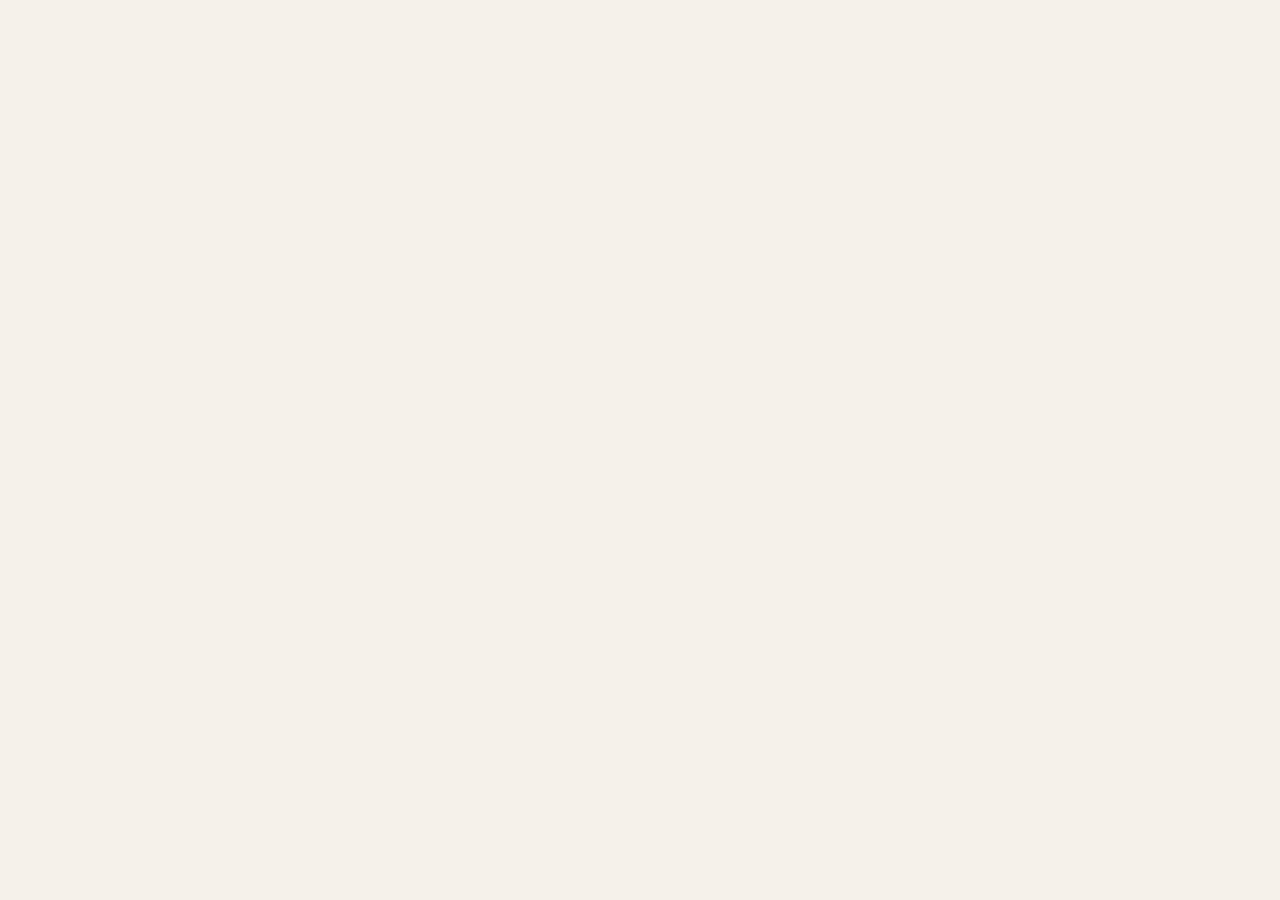
==== index.html @ 0beb6c5a "ground zero" ====
<!doctype html>
<html lang="it">
<head>
<meta charset="utf-8" />
<meta name="viewport" content="width=device-width, initial-scale=1" />
<title>Linda Cifaldi | Mediatrice familiare a Roma</title>
<meta name="description" content="Dott.ssa Linda Cifaldi, pedagogista e mediatrice familiare a Roma. Mediazione familiare, parent training, coordinamento genitoriale e supporto alla genitorialita, online e in presenza." />
<meta name="author" content="Dott.ssa Linda Cifaldi" />
<meta name="robots" content="index, follow" />
<meta name="theme-color" content="#F6F5EE" />
<link rel="canonical" href="https://www.lindacifaldi.it/" />

<meta property="og:type" content="website" />
<meta property="og:locale" content="it_IT" />
<meta property="og:site_name" content="Dott.ssa Linda Cifaldi" />
<meta property="og:url" content="https://www.lindacifaldi.it/" />
<meta property="og:title" content="Linda Cifaldi | Mediatrice familiare a Roma" />
<meta property="og:description" content="Pedagogista e mediatrice familiare a Roma. Mediazione familiare, parent training, coordinamento genitoriale e supporto alla genitorialita, online e in presenza." />
<meta property="og:image" content="https://www.lindacifaldi.it/img/og-cover.png" />
<meta property="og:image:width" content="1200" />
<meta property="og:image:height" content="630" />
<meta property="og:image:alt" content="Logo L. e nome della Dott.ssa Linda Cifaldi, mediatrice familiare a Roma" />
<meta name="twitter:card" content="summary_large_image" />
<meta name="twitter:title" content="Linda Cifaldi | Mediatrice familiare a Roma" />
<meta name="twitter:description" content="Pedagogista e mediatrice familiare a Roma. Mediazione familiare, parent training e supporto alla genitorialita, online e in presenza." />
<meta name="twitter:image" content="https://www.lindacifaldi.it/img/og-cover.png" />

<link rel="icon" href="img/favicon-32.png" sizes="32x32" type="image/png" />
<link rel="icon" href="img/favicon-16.png" sizes="16x16" type="image/png" />
<link rel="icon" href="img/favicon-192.png" sizes="192x192" type="image/png" />
<link rel="apple-touch-icon" href="img/apple-touch-icon.png" sizes="180x180" />

<link rel="preload" href="fonts/carlito-400.woff2" as="font" type="font/woff2" crossorigin />
<link rel="preload" href="fonts/eb-garamond-400.woff2" as="font" type="font/woff2" crossorigin />
<link rel="stylesheet" href="styles.css" />

<script type="application/ld+json">
{
  "@context": "https://schema.org",
  "@type": "ProfessionalService",
  "name": "Dott.ssa Linda Cifaldi — Mediazione familiare",
  "description": "Pedagogista e mediatrice familiare a Roma. Mediazione familiare, parent training, coordinamento genitoriale e supporto alla genitorialità, online e in presenza.",
  "url": "https://www.lindacifaldi.it/",
  "image": "https://www.lindacifaldi.it/img/og-cover.png",
  "telephone": "+393294155464",
  "email": "linda.cifaldi@live.it",
  "areaServed": { "@type": "City", "name": "Roma" },
  "availableLanguage": "it",
  "founder": {
    "@type": "Person",
    "name": "Linda Cifaldi",
    "honorificPrefix": "Dott.ssa",
    "jobTitle": "Pedagogista e Mediatrice familiare",
    "alumniOf": { "@type": "CollegeOrUniversity", "name": "Università degli Studi Roma Tre" }
  },
  "address": { "@type": "PostalAddress", "addressLocality": "Roma", "addressCountry": "IT" },
  "knowsAbout": ["Mediazione familiare", "Parent training", "Coordinamento genitoriale", "Supporto alla genitorialità"]
}
</script>
<!-- Da aggiungere al JSON-LD quando i dati saranno disponibili:
     "sameAs": [url dei profili social], "vatID": "IT<partita iva>",
     "priceRange", "openingHoursSpecification". -->

<script src="https://unpkg.com/react@18.3.1/umd/react.development.js" integrity="sha384-hD6/rw4ppMLGNu3tX5cjIb+uRZ7UkRJ6BPkLpg4hAu/6onKUg4lLsHAs9EBPT82L" crossorigin="anonymous"></script>
<script src="https://unpkg.com/react-dom@18.3.1/umd/react-dom.development.js" integrity="sha384-u6aeetuaXnQ38mYT8rp6sbXaQe3NL9t+IBXmnYxwkUI2Hw4bsp2Wvmx4yRQF1uAm" crossorigin="anonymous"></script>
<script src="https://unpkg.com/@babel/standalone@7.29.0/babel.min.js" integrity="sha384-m08KidiNqLdpJqLq95G/LEi8Qvjl/xUYll3QILypMoQ65QorJ9Lvtp2RXYGBFj1y" crossorigin="anonymous"></script>
<template id="__bundler_thumbnail">
<svg viewBox="0 0 120 80" xmlns="http://www.w3.org/2000/svg"><rect width="120" height="80" fill="#F6F5EE"/><text x="60" y="50" font-family="Georgia,serif" font-size="38" fill="#0F3BAE" text-anchor="middle">L.</text></svg>
</template>
</head>
<body>
<div id="root"></div>
<script type="text/babel" src="tweaks-panel.jsx"></script>
<script type="text/babel" src="logo.jsx"></script>
<script type="text/babel" src="app.jsx"></script>
</body>
</html>
---- styles.css ----
/* ===== Linda — Mediazione Familiare ===== */

/* Self-hosted fonts — drop the .woff2 files listed in the handover into /fonts/ */
@font-face{font-family:'Carlito';src:url('fonts/carlito-400.woff2') format('woff2');font-weight:400;font-style:normal;font-display:swap}
@font-face{font-family:'Carlito';src:url('fonts/carlito-400-italic.woff2') format('woff2');font-weight:400;font-style:italic;font-display:swap}
@font-face{font-family:'Carlito';src:url('fonts/carlito-700.woff2') format('woff2');font-weight:700;font-style:normal;font-display:swap}
@font-face{font-family:'EB Garamond';src:url('fonts/eb-garamond-400.woff2') format('woff2');font-weight:400;font-style:normal;font-display:swap}
@font-face{font-family:'EB Garamond';src:url('fonts/eb-garamond-400-italic.woff2') format('woff2');font-weight:400;font-style:italic;font-display:swap}
@font-face{font-family:'EB Garamond';src:url('fonts/eb-garamond-500.woff2') format('woff2');font-weight:500;font-style:normal;font-display:swap}
@font-face{font-family:'EB Garamond';src:url('fonts/eb-garamond-500-italic.woff2') format('woff2');font-weight:500;font-style:italic;font-display:swap}
@font-face{font-family:'Didact Gothic';src:url('fonts/didact-gothic-400.woff2') format('woff2');font-weight:400;font-style:normal;font-display:swap}

:root {
  /* Sage & Sand (default) */
  --bg: #F5F1EA;
  --bg-alt: #EDE7DB;
  --fg: #2C2E2B;
  --fg-soft: #5C5E5A;
  --fg-mute: #8A8B85;
  --primary: #7A8B7F;
  --primary-deep: #5F6F66;
  --accent: #C9B8A8;
  --line: #DCD4C5;
  --card: #FBF8F2;

  --font-display: 'Carlito', 'Calibri', system-ui, sans-serif;
  --font-body: 'Carlito', 'Calibri', system-ui, sans-serif;
  --font-serif: 'EB Garamond', Garamond, Georgia, serif;
  --font-ui: 'Didact Gothic', 'Century Gothic', system-ui, sans-serif;

  --radius: 4px;
  --radius-lg: 12px;

  --maxw: 1200px;
  --header-h: 80px;

  --logo-blue: #0F3BAE;
  --logo-blue-lite: #7D96DC;
  --logo-blue-deep: #0B2B80;
  --logo-gold: #C89A3F;
  --logo-gold-lite: #E7CC91;
  --logo-gold-deep: #98742F;
}

[data-palette="azzurro"] {
  --bg: #F6F5EE;
  --bg-alt: #E7EDEB;
  --fg: #26322F;
  --fg-soft: #526363;
  --fg-mute: #5A6867;
  --primary: #69898D;
  --primary-deep: #526363;
  --accent: #BED0D1;
  --line: #D8DCD2;
  --card: #FCFDFB;
}

[data-palette="mist"] {
  --bg: #F4F1EC;
  --bg-alt: #E8E3DA;
  --fg: #2A2D2E;
  --fg-soft: #555A5C;
  --fg-mute: #868A8C;
  --primary: #9CAFB7;
  --primary-deep: #788F98;
  --accent: #D4C4B0;
  --line: #DAD3C4;
  --card: #FBF9F4;
}

[data-palette="clay"] {
  --bg: #FAF7F2;
  --bg-alt: #F0EBDF;
  --fg: #2A2A28;
  --fg-soft: #585854;
  --fg-mute: #8A8983;
  --primary: #6B7A6F;
  --primary-deep: #515E55;
  --accent: #B8A99A;
  --line: #E0D8C8;
  --card: #FFFDF8;
}

* { box-sizing: border-box; }

html { scroll-behavior: smooth; }

/* Anchored sections must clear the fixed header */
section[id], footer[id] { scroll-margin-top: calc(var(--header-h) + 16px); }
section[tabindex="-1"]:focus, main[tabindex="-1"]:focus { outline: none; }

/* Visible, consistent keyboard focus on every interactive element */
:focus-visible { outline: 3px solid var(--primary-deep); outline-offset: 3px; border-radius: 2px; }
.btn:focus-visible, .nav-cta:focus-visible { outline-offset: 4px; }

/* Screen-reader-only text (semantic headings that the layout renders visually elsewhere) */
.sr-only { position: absolute; width: 1px; height: 1px; padding: 0; margin: -1px; overflow: hidden; clip: rect(0 0 0 0); clip-path: inset(50%); white-space: nowrap; border: 0; }

/* Skip link */
.skip-link { position: absolute; left: 16px; top: -100px; z-index: 200; background: var(--fg); color: var(--bg); padding: 12px 20px; border-radius: 2px; font-size: 14px; transition: top 0.15s ease; }
.skip-link:focus { top: 16px; }

@media (prefers-reduced-motion: reduce) {
  html { scroll-behavior: auto; }
  *, *::before, *::after { animation-duration: 0.01ms !important; animation-iteration-count: 1 !important; transition-duration: 0.01ms !important; }
}

html, body {
  margin: 0;
  padding: 0;
  background: var(--bg);
  color: var(--fg);
  font-family: var(--font-body);
  font-size: 17px;
  line-height: 1.6;
  -webkit-font-smoothing: antialiased;
  font-feature-settings: 'ss01', 'cv11';
}

img { max-width: 100%; display: block; }

a { color: inherit; text-decoration: none; }

.container {
  max-width: var(--maxw);
  margin: 0 auto;
  padding: 0 32px;
}

.eyebrow {
  font-family: var(--font-ui);
  font-size: 12px;
  letter-spacing: 0.18em;
  text-transform: uppercase;
  color: var(--fg-soft);
  font-weight: 400;
}

/* Logo — two masked layers of the supplied artwork, coloured from tokens */
.logo-mark { position: relative; display: inline-block; flex-shrink: 0; }
.logo-layer { position: absolute; inset: 0; -webkit-mask-repeat: no-repeat; mask-repeat: no-repeat; -webkit-mask-size: 100% 100%; mask-size: 100% 100%; }
.logo-layer-blue { -webkit-mask-image: url("img/logo-mask-blue.png"); mask-image: url("img/logo-mask-blue.png"); background-image: linear-gradient(205deg, var(--logo-blue-lite) 0%, var(--logo-blue) 42%, var(--logo-blue-deep) 100%); }
.logo-layer-gold { -webkit-mask-image: url("img/logo-mask-gold.png"); mask-image: url("img/logo-mask-gold.png"); background-image: linear-gradient(92deg, var(--logo-gold-deep) 0%, var(--logo-gold-lite) 38%, var(--logo-gold) 70%, var(--logo-gold-lite) 100%); }

/* Soft-edged photos — mirrors the deck's softEdge effect */
.soft-edge {
  -webkit-mask-image: linear-gradient(to right, transparent 0, #000 15px, #000 calc(100% - 15px), transparent 100%), linear-gradient(to bottom, transparent 0, #000 15px, #000 calc(100% - 15px), transparent 100%);
  mask-image: linear-gradient(to right, transparent 0, #000 15px, #000 calc(100% - 15px), transparent 100%), linear-gradient(to bottom, transparent 0, #000 15px, #000 calc(100% - 15px), transparent 100%);
  -webkit-mask-composite: source-in;
  mask-composite: intersect;
}

h1, h2, h3, h4 {
  font-family: var(--font-display);
  font-weight: 500;
  letter-spacing: -0.02em;
  margin: 0;
  color: var(--fg);
  text-wrap: balance;
}

h1 { font-size: clamp(38px, 4.4vw, 62px); line-height: 1.08; letter-spacing: -0.02em; font-weight: 400; }
h2 { font-size: clamp(32px, 3.6vw, 44px); line-height: 1.1; font-weight: 400; }
h3 { font-size: 22px; line-height: 1.3; font-weight: 500; }

p { margin: 0; text-wrap: pretty; }

/* ===== Nav ===== */
.nav {
  position: sticky;
  top: 0;
  z-index: 50;
  background: color-mix(in oklab, var(--bg) 88%, transparent);
  backdrop-filter: saturate(140%) blur(10px);
  -webkit-backdrop-filter: saturate(140%) blur(10px);
  border-bottom: 1px solid color-mix(in oklab, var(--line) 60%, transparent);
}
.nav-inner {
  display: flex;
  align-items: center;
  justify-content: space-between;
  padding: 18px 32px;
  max-width: var(--maxw);
  margin: 0 auto;
}
.logo {
  display: inline-flex;
  align-items: center;
  gap: 10px;
  text-decoration: none;
}
.logo .dot { color: var(--primary); }
.logo-name {
  font-family: var(--font-serif);
  font-size: 20px;
  letter-spacing: 0.01em;
  color: var(--fg);
  font-weight: 400;
  text-transform: none;
  margin-left: 4px;
}
.nav-links {
  display: flex;
  gap: 32px;
  font-size: 15px;
  color: var(--fg);
}
.nav-links a { text-decoration: none; padding: 4px 0; border-bottom: 2px solid transparent; }
.nav-links a:hover { color: var(--fg); border-bottom-color: var(--accent); }
.nav-links a[aria-current="true"] { border-bottom-color: var(--primary-deep); color: var(--fg); }
.nav-toggle { display: none; align-items: center; justify-content: center; width: 44px; height: 44px; background: none; border: 1px solid var(--line); border-radius: 2px; color: var(--fg); cursor: pointer; padding: 0; }
.nav-toggle svg { width: 20px; height: 20px; }
.nav-cta {
  font-family: var(--font-ui);
  font-size: 13px;
  letter-spacing: 0.06em;
  background: var(--cta, var(--fg));
  color: var(--cta-text, var(--bg));
  padding: 11px 20px;
  border-radius: 2px;
  transition: opacity 0.2s;
}
.nav-cta:hover { opacity: 0.85; }

@media (max-width: 760px) {
  .nav-inner { position: relative; }
  .nav-toggle { display: inline-flex; }
  .nav-links { position: absolute; top: 100%; left: 0; right: 0; display: none; flex-direction: column; gap: 4px; background: var(--bg); border-bottom: 1px solid var(--line); padding: 12px 32px 20px; }
  .nav-links.is-open { display: flex; }
  .nav-links a { padding: 12px 0; border-bottom: 1px solid var(--line); }
  .nav-links a[aria-current="true"] { border-bottom-color: var(--primary-deep); }
  .nav-cta { display: none; }
}

/* ===== Buttons ===== */
.btn {
  display: inline-flex;
  align-items: center;
  gap: 10px;
  padding: 15px 26px;
  font-family: var(--font-ui);
  font-size: 13px;
  letter-spacing: 0.08em;
  text-transform: uppercase;
  font-weight: 400;
  border-radius: 2px;
  border: 1px solid transparent;
  cursor: pointer;
  transition: all 0.2s ease;
  text-decoration: none;
}
.btn-primary {
  background: var(--cta, var(--fg));
  color: var(--cta-text, var(--bg));
}
.btn-primary:hover { background: var(--cta-deep, var(--primary-deep)); transform: translateY(-1px); }
.btn-ghost {
  background: transparent;
  border-color: var(--line);
  color: var(--fg);
}
.btn-ghost:hover { border-color: var(--fg); }
.btn-arrow {
  width: 18px; height: 18px;
  transition: transform 0.2s;
}
.btn:hover .btn-arrow { transform: translateX(3px); }

/* ===== Hero — Editorial split ===== */
.hero {
  padding: 80px 0 100px;
  position: relative;
}
.hero-grid {
  display: grid;
  grid-template-columns: 1.1fr 1fr;
  gap: 64px;
  align-items: center;
}
.hero-text { text-align: center; display: flex; flex-direction: column; align-items: center; }
.hero-text h1, .hero-headline { text-align: center; }
.hero-headline { font-family: var(--font-display); font-weight: 400; letter-spacing: -0.02em; margin: 0; color: var(--fg); text-wrap: balance; font-size: clamp(38px, 4.4vw, 62px); line-height: 1.08; }
.hero-eyebrow {
  display: inline-flex;
  align-items: center;
  gap: 10px;
  margin-bottom: 28px;
}
.hero-eyebrow::before {
  content: '';
  width: 24px;
  height: 1px;
  background: var(--fg-mute);
  display: none;
}
.hero h1 em, .hero-headline em {
  font-style: italic;
  font-family: var(--font-serif);
  font-weight: 400;
  color: var(--primary-deep);
}
.hero-lede {
  margin-top: 24px;
  font-size: 19px;
  color: var(--fg-soft);
  max-width: 500px;
  line-height: 1.6;
}
.hero-lede + .hero-lede { margin-top: 14px; font-size: 17px; }
.hero-actions {
  margin-top: 40px;
  display: flex;
  gap: 14px;
  flex-wrap: wrap;
}
.hero-meta {
  margin-top: 56px;
  display: flex;
  gap: 40px;
  padding-top: 28px;
  border-top: 1px solid var(--line);
  font-size: 13px;
  color: var(--fg-mute);
}
.hero-meta div strong {
  display: block;
  color: var(--fg);
  font-family: var(--font-serif);
  font-size: 24px;
  font-weight: 400;
  margin-bottom: 4px;
  letter-spacing: 0;
}

.hero-image {
  position: relative;
  aspect-ratio: 1896/1540;
  overflow: visible;
}
.hero-image img {
  width: 100%; height: 100%; object-fit: cover;
}
.hero-image-tag {
  position: absolute;
  bottom: 20px; left: 20px;
  background: color-mix(in oklab, var(--bg) 92%, transparent);
  backdrop-filter: blur(8px);
  padding: 8px 14px;
  border-radius: 999px;
  font-size: 12px;
  letter-spacing: 0.1em;
  text-transform: uppercase;
  color: var(--fg-soft);
}

/* Hero variant — centered */
.hero[data-variant="centered"] .hero-grid {
  grid-template-columns: 1fr;
  text-align: center;
  gap: 48px;
}
.hero[data-variant="centered"] .hero-eyebrow {
  justify-content: center;
}
.hero[data-variant="centered"] .hero-eyebrow::before { display: none; }
.hero[data-variant="centered"] .hero-lede {
  margin-left: auto; margin-right: auto;
}
.hero[data-variant="centered"] .hero-actions { justify-content: center; }
.hero[data-variant="centered"] .hero-meta { justify-content: center; gap: 64px; }
.hero[data-variant="centered"] .hero-image {
  aspect-ratio: 21/9;
  width: 100%;
}
.hero[data-variant="centered"] .hero-display {
  font-size: clamp(80px, 12vw, 160px);
  font-family: var(--font-serif);
  line-height: 0.9;
  letter-spacing: -0.04em;
  color: var(--primary-deep);
  font-weight: 300;
  margin-bottom: 16px;
  font-style: italic;
}

@media (max-width: 1100px) {
  .hero-grid { grid-template-columns: 1fr; gap: 40px; }
  .hero-image { max-width: 560px; margin: 0 auto; }
}

/* ===== Section base ===== */
section {
  padding: 96px 0;
  position: relative;
}

/* Alternating section bands — odd (1·3·5) & even (2·4·6) */
section[data-band="odd"] {
  background: var(--band-odd, var(--bg));
  border-top: 1px solid var(--line);
  border-bottom: 1px solid var(--line);
}
section[data-band="even"] {
  background: var(--band-even, var(--bg-alt));
  border-top: 1px solid var(--line);
  border-bottom: 1px solid var(--line);
}
.section-head {
  display: grid;
  grid-template-columns: 1fr 2fr;
  gap: 48px;
  margin-bottom: 64px;
  align-items: end;
}
.section-head .eyebrow { margin-bottom: 16px; display: block; }
.section-mark { margin-bottom: 16px; display: block; }
.section-head.center { grid-template-columns: 1fr; justify-items: center; text-align: center; gap: 20px; }
.section-head.center > div { display: flex; flex-direction: column; align-items: center; }
.section-head.center p { max-width: 640px; }
.when-grid.grid-2 { grid-template-columns: repeat(2, 1fr); }
@media (max-width: 760px) { .when-grid.grid-2 { grid-template-columns: 1fr; } }
.section-head p {
  color: var(--fg-soft);
  font-size: 17px;
  max-width: 520px;
}
@media (max-width: 760px) {
  .section-head { grid-template-columns: 1fr; gap: 16px; margin-bottom: 40px; }
}

/* ===== Chi sono ===== */
.about {
  border-top: 1px solid var(--line);
  border-bottom: 1px solid var(--line);
}
.about-grid {
  display: grid;
  grid-template-columns: 0.72fr 1.4fr;
  gap: 80px;
  align-items: center;
}
.about-image {
  aspect-ratio: 753/1024;
  overflow: visible;
  max-width: 300px;
  width: 100%;
}
.about-image img { width: 100%; height: 100%; object-fit: cover; }

.about-content h2 { margin-bottom: 24px; }
.about-content .quote {
  font-family: var(--font-serif);
  font-size: 26px;
  line-height: 1.4;
  font-style: italic;
  color: var(--primary-deep);
  margin: 28px 0 0;
  font-weight: 400;
  max-width: 520px;
}
.about-content p {
  color: var(--fg-soft);
  margin-bottom: 16px;
  max-width: 520px;
}
.about-creds {
  margin-top: 36px;
  display: grid;
  grid-template-columns: 1fr 1fr;
  gap: 20px 32px;
  padding-top: 28px;
  border-top: 1px solid var(--line);
  max-width: 520px;
}
.about-creds div .label {
  font-family: var(--font-ui);
  font-size: 11px;
  letter-spacing: 0.16em;
  text-transform: uppercase;
  color: var(--fg-soft);
  margin-bottom: 6px;
  display: flex;
  align-items: center;
  gap: 8px;
}
.about-creds div .label::before {
  content: '';
  width: 9px; height: 9px;
  background: var(--accent);
  flex-shrink: 0;
}
.about-creds div .value {
  font-size: 15px;
  color: var(--fg);
}

@media (max-width: 880px) {
  .about-grid { grid-template-columns: 1fr; gap: 40px; }
}

/* ===== Cos'è la mediazione ===== */
.what-grid {
  display: grid;
  grid-template-columns: 1.2fr 1fr;
  gap: 80px;
  align-items: start;
}
.what-text h2 { margin-bottom: 28px; max-width: 540px; }
.what-text p {
  color: var(--fg-soft);
  font-size: 17px;
  margin-bottom: 16px;
  max-width: 540px;
}
.what-features {
  display: grid;
  gap: 1px;
  background: var(--line);
  border-radius: 2px;
  overflow: hidden;
  border: 1px solid var(--line);
}
.what-feat {
  background: var(--card);
  padding: 28px;
}
.what-feat .num {
  font-family: var(--font-serif);
  font-size: 34px;
  font-style: italic;
  color: var(--primary);
  font-weight: 400;
  margin-bottom: 8px;
}
.what-feat h3, .what-feat h4 {
  font-size: 16px;
  font-weight: 500;
  margin-bottom: 6px;
}
.what-feat p {
  font-size: 14px;
  color: var(--fg-soft);
  line-height: 1.5;
  margin: 0;
}
.sub-h { font-family: var(--font-ui); font-size: 12px; letter-spacing: 0.16em; text-transform: uppercase; color: var(--fg-soft); font-weight: 400; margin-bottom: 10px; }

/* Organic blob cards — mediation section */
.blobs { display: grid; grid-template-columns: repeat(4, 1fr); gap: 24px; align-items: stretch; }
.blob { background: var(--card); border: 1px solid var(--line); padding: 32px 28px; border-radius: 2px; display: flex; flex-direction: column; transition: transform 0.3s ease, box-shadow 0.3s ease; }
.blob:hover { transform: translateY(-3px); box-shadow: 0 12px 32px -16px rgba(0,0,0,0.12); }
.blob h3, .blob h4 { font-size: 17px; font-weight: 500; margin-bottom: 8px; }
.blob p { font-size: 14px; color: var(--fg-soft); line-height: 1.55; }
.blob ul { list-style: none; margin: 0; padding: 0; display: grid; gap: 10px; }
.blob ul li { font-size: 14px; line-height: 1.45; color: var(--fg-soft); display: flex; gap: 10px; align-items: flex-start; }
.blob ul li::before { content: ''; width: 7px; height: 7px; background: var(--accent); flex-shrink: 0; margin-top: 6px; }
@media (max-width: 1000px) { .blobs { grid-template-columns: repeat(2, 1fr); gap: 24px; } }
@media (max-width: 560px) { .blobs { grid-template-columns: 1fr; } }
.what-text .sub-h:not(:first-child) { margin-top: 32px; }
.med-lists { display: grid; gap: 32px; }
.med-list h4 { font-family: var(--font-ui); font-size: 12px; letter-spacing: 0.16em; text-transform: uppercase; color: var(--fg-soft); font-weight: 400; margin-bottom: 14px; }
.med-list ul { list-style: none; padding: 0; margin: 0; display: grid; gap: 10px; }
.med-list ul li { font-size: 15px; color: var(--fg-soft); display: flex; gap: 12px; align-items: flex-start; line-height: 1.45; }
.med-list ul li::before { content: ''; width: 8px; height: 8px; background: var(--accent); flex-shrink: 0; margin-top: 7px; }
.princ-grid { display: grid; grid-template-columns: repeat(4, 1fr); gap: 1px; background: var(--line); border: 1px solid var(--line); border-radius: 2px; overflow: hidden; }
@media (max-width: 880px) { .princ-grid { grid-template-columns: repeat(2, 1fr); } }
@media (max-width: 520px) { .princ-grid { grid-template-columns: 1fr; } }
@media (max-width: 880px) {
  .what-grid { grid-template-columns: 1fr; gap: 40px; }
}

/* ===== Quando rivolgersi ===== */
.when {
  border-top: 1px solid var(--line);
  border-bottom: 1px solid var(--line);
}
.when-grid {
  display: grid;
  grid-template-columns: repeat(auto-fit, minmax(280px, 1fr));
  gap: 24px;
  margin-top: 8px;
}
.when-card {
  background: var(--card);
  padding: 32px 28px;
  border-radius: 2px;
  border: 1px solid var(--line);
  transition: transform 0.3s ease, box-shadow 0.3s ease;
}
.when-card:hover {
  transform: translateY(-3px);
  box-shadow: 0 12px 32px -16px rgba(0,0,0,0.12);
}
.when-card .icon {
  width: 36px; height: 36px;
  margin-bottom: 20px;
  color: var(--primary-deep);
}
.when-card h3, .when-card h4 {
  font-size: 17px;
  font-weight: 500;
  margin-bottom: 8px;
}
.when-card p {
  font-size: 14px;
  color: var(--fg-soft);
  line-height: 1.55;
}

/* ===== Process steps ===== */
.process {
  background: var(--fg);
  color: var(--bg);
}
.process h2, .process .eyebrow { color: var(--bg); }
.process .eyebrow { color: color-mix(in oklab, var(--bg) 70%, transparent); }
.process .section-head p { color: color-mix(in oklab, var(--bg) 75%, transparent); }
.process-steps {
  display: grid;
  grid-template-columns: repeat(4, 1fr);
  gap: 0;
  border-top: 1px solid color-mix(in oklab, var(--bg) 18%, transparent);
}
.step {
  padding: 40px 28px 8px;
  border-right: 1px solid color-mix(in oklab, var(--bg) 18%, transparent);
  position: relative;
}
.step:last-child { border-right: none; }
.step .num {
  font-family: 'Cormorant Garamond', Georgia, serif;
  font-style: italic;
  font-size: 56px;
  font-weight: 300;
  color: var(--accent);
  margin-bottom: 24px;
  line-height: 1;
}
.step h4 {
  color: var(--bg);
  font-size: 18px;
  margin-bottom: 12px;
  font-weight: 500;
}
.step p {
  color: color-mix(in oklab, var(--bg) 70%, transparent);
  font-size: 14px;
  line-height: 1.55;
}
.step .duration {
  margin-top: 20px;
  font-size: 12px;
  letter-spacing: 0.12em;
  text-transform: uppercase;
  color: color-mix(in oklab, var(--bg) 55%, transparent);
}
@media (max-width: 880px) {
  .process-steps { grid-template-columns: 1fr 1fr; }
  .step { border-bottom: 1px solid color-mix(in oklab, var(--bg) 18%, transparent); }
  .step:nth-child(2) { border-right: none; }
}
@media (max-width: 520px) {
  .process-steps { grid-template-columns: 1fr; }
  .step { border-right: none; }
}

/* ===== Tariffe ===== */
.fees-grid {
  display: grid;
  grid-template-columns: repeat(3, 1fr);
  gap: 24px;
}
.fee-card {
  background: var(--card);
  border: 1px solid var(--line);
  border-radius: var(--radius-lg);
  padding: 36px 32px;
  display: flex;
  flex-direction: column;
}
.fee-card.featured {
  background: var(--fg);
  color: var(--bg);
  border-color: var(--fg);
}
.fee-card.featured h3, .fee-card.featured .price { color: var(--bg); }
.fee-card.featured ul li { color: color-mix(in oklab, var(--bg) 80%, transparent); }
.fee-card.featured .badge {
  background: var(--accent);
  color: var(--fg);
}
.fee-card .badge {
  align-self: flex-start;
  font-size: 11px;
  letter-spacing: 0.14em;
  text-transform: uppercase;
  background: var(--bg-alt);
  color: var(--fg-soft);
  padding: 6px 12px;
  border-radius: 999px;
  margin-bottom: 24px;
}
.fee-card h3 { margin-bottom: 8px; }
.fee-card .price {
  font-family: 'Cormorant Garamond', Georgia, serif;
  font-size: 48px;
  font-weight: 400;
  letter-spacing: -0.02em;
  margin-bottom: 4px;
  line-height: 1;
}
.fee-card .price-note {
  font-size: 13px;
  color: var(--fg-mute);
  margin-bottom: 28px;
}
.fee-card.featured .price-note { color: color-mix(in oklab, var(--bg) 65%, transparent); }
.fee-card ul {
  list-style: none;
  padding: 0;
  margin: 0 0 28px;
  display: grid;
  gap: 12px;
}
.fee-card ul li {
  font-size: 14px;
  color: var(--fg-soft);
  display: flex;
  gap: 10px;
  align-items: flex-start;
  line-height: 1.45;
}
.fee-card ul li::before {
  content: '';
  width: 14px; height: 14px;
  background: var(--primary);
  flex-shrink: 0;
  border-radius: 999px;
  margin-top: 4px;
  position: relative;
  background-image: linear-gradient(45deg, transparent 35%, var(--bg) 35% 45%, transparent 45% 50%, var(--bg) 50% 65%, transparent 65%);
}
.fee-card.featured ul li::before { background-color: var(--accent); }
@media (max-width: 880px) {
  .fees-grid { grid-template-columns: 1fr; }
}

/* ===== Testimonianze ===== */
.testimonials {
  border-top: 1px solid var(--line);
  border-bottom: 1px solid var(--line);
}
.testi-grid {
  display: grid;
  grid-template-columns: repeat(3, 1fr);
  gap: 24px;
}
.testi-grid.testi-grid-2 { grid-template-columns: repeat(2, 1fr); }
@media (max-width: 880px) { .testi-grid.testi-grid-2 { grid-template-columns: 1fr; } }
.testi {
  background: var(--card);
  border: 1px solid var(--line);
  border-radius: 2px;
  padding: 32px;
  display: flex;
  flex-direction: column;
  justify-content: space-between;
  gap: 28px;
}
.testi blockquote {
  margin: 0;
  font-size: 19px;
  line-height: 1.5;
  color: var(--fg);
  font-family: var(--font-serif);
  font-style: italic;
  font-weight: 400;
}
.testi blockquote::before {
  content: '“';
  display: block;
  font-size: 48px;
  line-height: 0.5;
  color: var(--primary);
  margin-bottom: 16px;
  margin-top: 8px;
}
.testi cite {
  font-style: normal;
  font-family: var(--font-ui);
  font-size: 12px;
  color: var(--fg-soft);
  letter-spacing: 0.1em;
  text-transform: uppercase;
}
.testi cite strong {
  display: block;
  color: var(--fg);
  font-family: var(--font-body);
  font-weight: 700;
  font-size: 14px;
  margin-bottom: 3px;
  letter-spacing: 0;
  text-transform: none;
}
@media (max-width: 880px) {
  .testi-grid { grid-template-columns: 1fr; }
}

/* ===== Contact ===== */
.contact-grid {
  display: grid;
  grid-template-columns: 1fr 1.1fr;
  gap: 80px;
  align-items: start;
}
.contact-side h2 { margin-bottom: 28px; max-width: 380px; }
.contact-side p {
  color: var(--fg-soft);
  margin-bottom: 36px;
  max-width: 380px;
}
.contact-detail {
  display: flex;
  align-items: flex-start;
  gap: 16px;
  padding: 18px 0;
  border-top: 1px solid var(--line);
}
.contact-detail:last-child { border-bottom: 1px solid var(--line); }
.contact-detail .ico {
  width: 18px; height: 18px;
  margin-top: 3px;
  color: var(--primary-deep);
  flex-shrink: 0;
}
.contact-detail .label {
  font-family: var(--font-ui);
  font-size: 11px;
  letter-spacing: 0.16em;
  text-transform: uppercase;
  color: var(--fg-soft);
  margin-bottom: 4px;
}
.contact-detail .value {
  font-size: 15px;
  color: var(--fg);
}

form.contact-form {
  background: var(--card);
  border: 1px solid var(--line);
  border-radius: 2px;
  padding: 40px;
  display: grid;
  gap: 20px;
}
.field { display: grid; gap: 8px; }
.field label .opt { text-transform: none; letter-spacing: 0; font-size: 12px; color: var(--fg-mute); }
.contact-detail .value a { color: var(--fg); text-decoration: none; border-bottom: 1px solid var(--accent); }
.contact-detail .value a:hover { border-bottom-color: var(--fg); }
.foot-lines a { color: var(--fg); text-decoration: none; }
.foot-lines a:hover { text-decoration: underline; text-underline-offset: 3px; }
.field label {
  font-family: var(--font-ui);
  font-size: 11px;
  letter-spacing: 0.14em;
  text-transform: uppercase;
  color: var(--fg-soft);
  font-weight: 400;
}
.field input::placeholder, .field textarea::placeholder { color: var(--fg-mute); opacity: 1; }
.field input[aria-invalid="true"], .field textarea[aria-invalid="true"] { border-color: #A4342B; }
.field-error { font-size: 13px; color: #A4342B; }
.form-status:empty { display: none; }
.hp-field { position: absolute; left: -9999px; width: 1px; height: 1px; overflow: hidden; }
.field input, .field textarea {
  font-family: inherit;
  font-size: 15px;
  color: var(--fg);
  background: var(--bg);
  border: 1px solid var(--line);
  border-radius: 8px;
  padding: 14px 16px;
  outline: none;
  transition: border-color 0.2s, background 0.2s;
}
.field input:focus, .field textarea:focus {
  border-color: var(--primary);
  background: var(--card);
}
.field textarea { resize: vertical; min-height: 120px; }
.field-row { display: grid; grid-template-columns: 1fr 1fr; gap: 16px; }
@media (max-width: 600px) { .field-row { grid-template-columns: 1fr; } }

.checkbox {
  display: flex;
  gap: 12px;
  align-items: flex-start;
  font-size: 13px;
  color: var(--fg-soft);
  line-height: 1.5;
  cursor: pointer;
}
.checkbox input { margin-top: 3px; accent-color: var(--primary-deep); }
.checkbox a { color: var(--fg); text-decoration: underline; text-underline-offset: 3px; }

.form-actions { display: flex; align-items: center; justify-content: space-between; gap: 16px; flex-wrap: wrap; margin-top: 8px; }
.form-actions .note { font-size: 12px; color: var(--fg-mute); }

.form-success {
  padding: 24px;
  background: color-mix(in oklab, var(--primary) 12%, var(--card));
  border: 1px solid var(--primary);
  border-radius: 8px;
  font-size: 14px;
  color: var(--fg);
  display: flex;
  gap: 12px;
  align-items: flex-start;
}

@media (max-width: 880px) {
  .contact-grid { grid-template-columns: 1fr; gap: 48px; }
  form.contact-form { padding: 28px; }
}

/* ===== Footer — mirrors the deck's closing slide ===== */
footer {
  background: var(--bg);
  border-top: 1px solid var(--line);
  padding: 96px 0 40px;
  text-align: center;
}
.foot-card { display: flex; flex-direction: column; align-items: center; text-align: center; gap: 22px; }
.foot-name { font-family: var(--font-serif); font-size: 30px; color: var(--fg); letter-spacing: 0.01em; }
.foot-role { font-family: var(--font-ui); font-size: 19px; color: var(--fg-soft); }
.foot-where { font-family: var(--font-ui); font-size: 15px; color: var(--fg-soft); }
.foot-rule { height: 1px; background: var(--accent); margin: 56px 0 36px; }
.foot-contact { display: flex; flex-direction: column; align-items: center; gap: 10px; }
.foot-contact h2, .foot-contact h5 { font-family: var(--font-ui); font-size: 12px; letter-spacing: 0.2em; text-transform: uppercase; color: var(--fg-soft); margin: 0; font-weight: 400; }
.foot-lines { display: flex; flex-direction: column; gap: 4px; font-family: var(--font-ui); font-size: 17px; color: var(--fg); }
.foot-legal { display: flex; justify-content: center; align-items: center; gap: 8px; flex-wrap: wrap; margin-top: 44px; font-size: 13px; color: var(--fg-soft); }
.foot-legal .sep { color: var(--accent); }
.foot-legal a:hover { color: var(--fg); text-decoration: underline; text-underline-offset: 3px; }
.foot-vat { margin-top: 26px; font-size: 13px; line-height: 1.6; color: var(--fg-soft); max-width: 70ch; margin-left: auto; margin-right: auto; }

/* ===== Misc ===== */
.divider-mark {
  display: inline-block;
  width: 8px; height: 8px;
  background: var(--accent);
  border-radius: 999px;
  margin: 0 8px;
  vertical-align: middle;
}

::selection { background: var(--primary); color: var(--bg); }
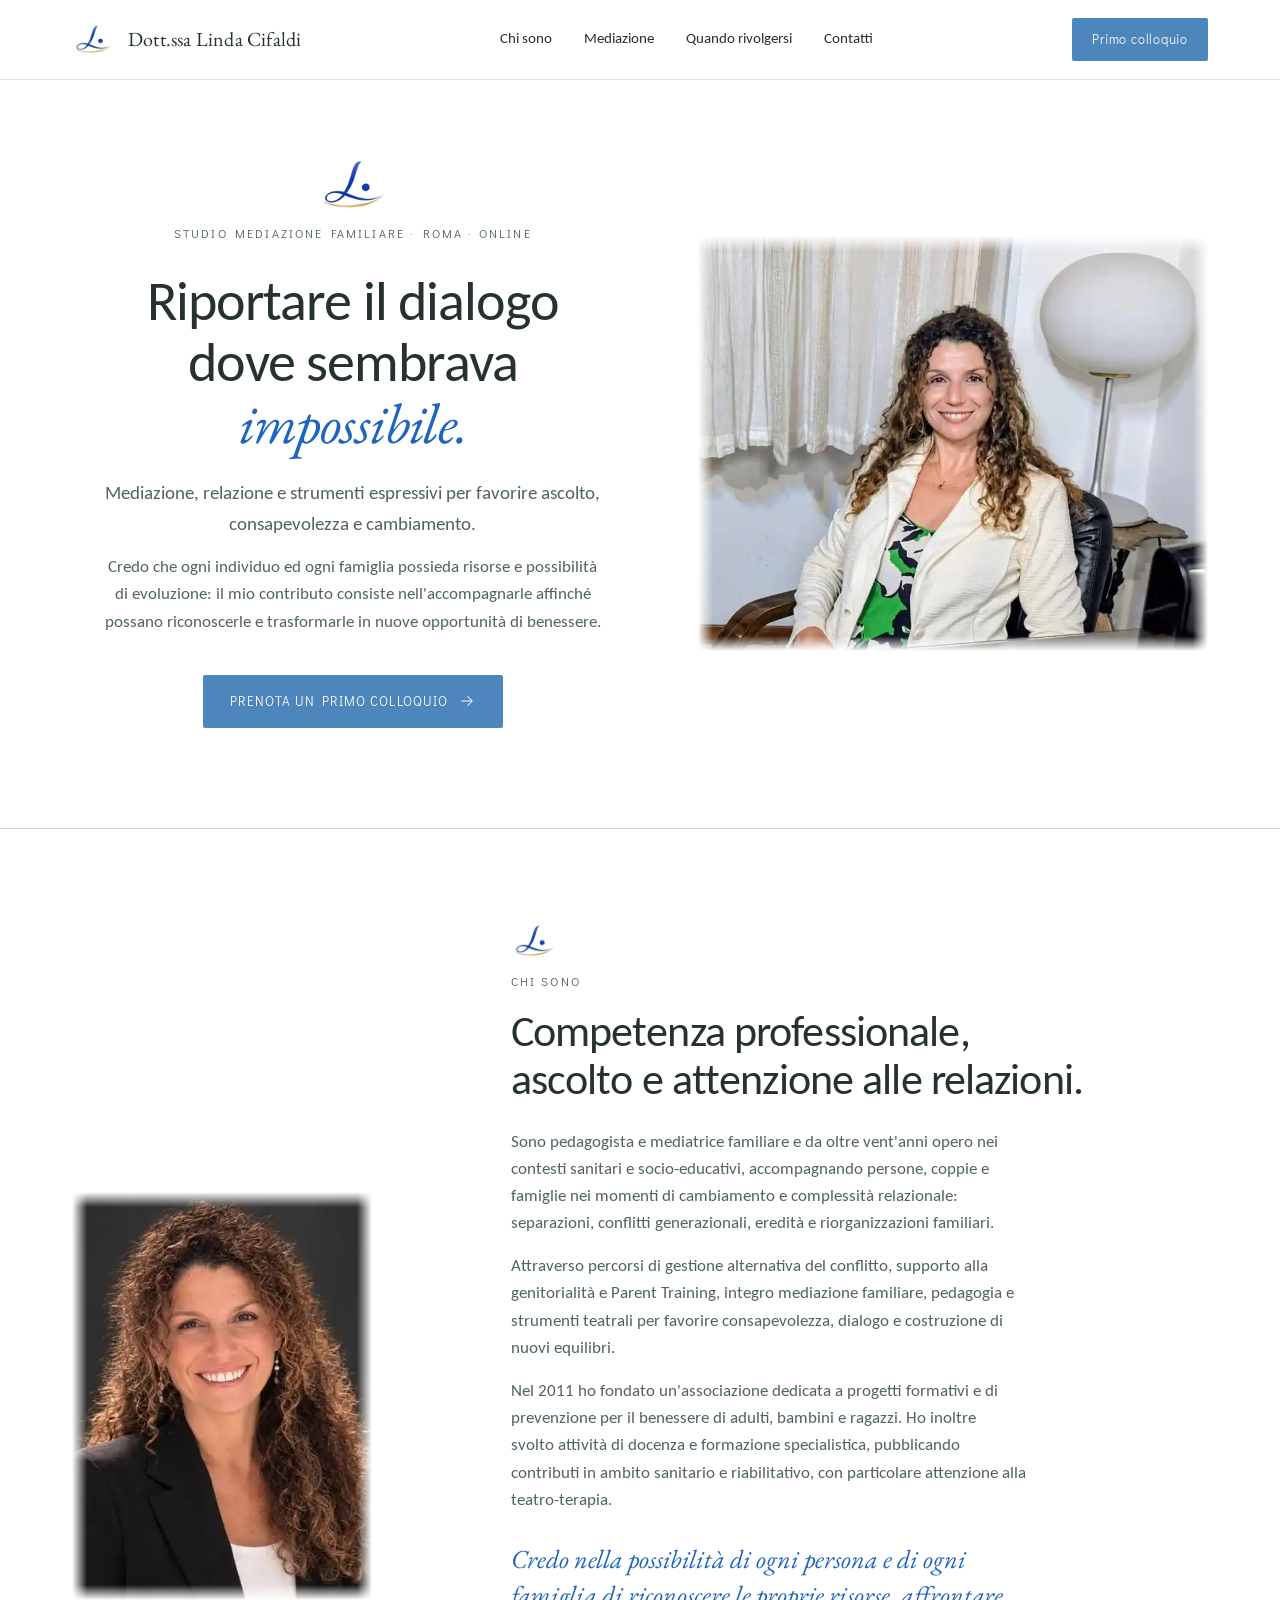
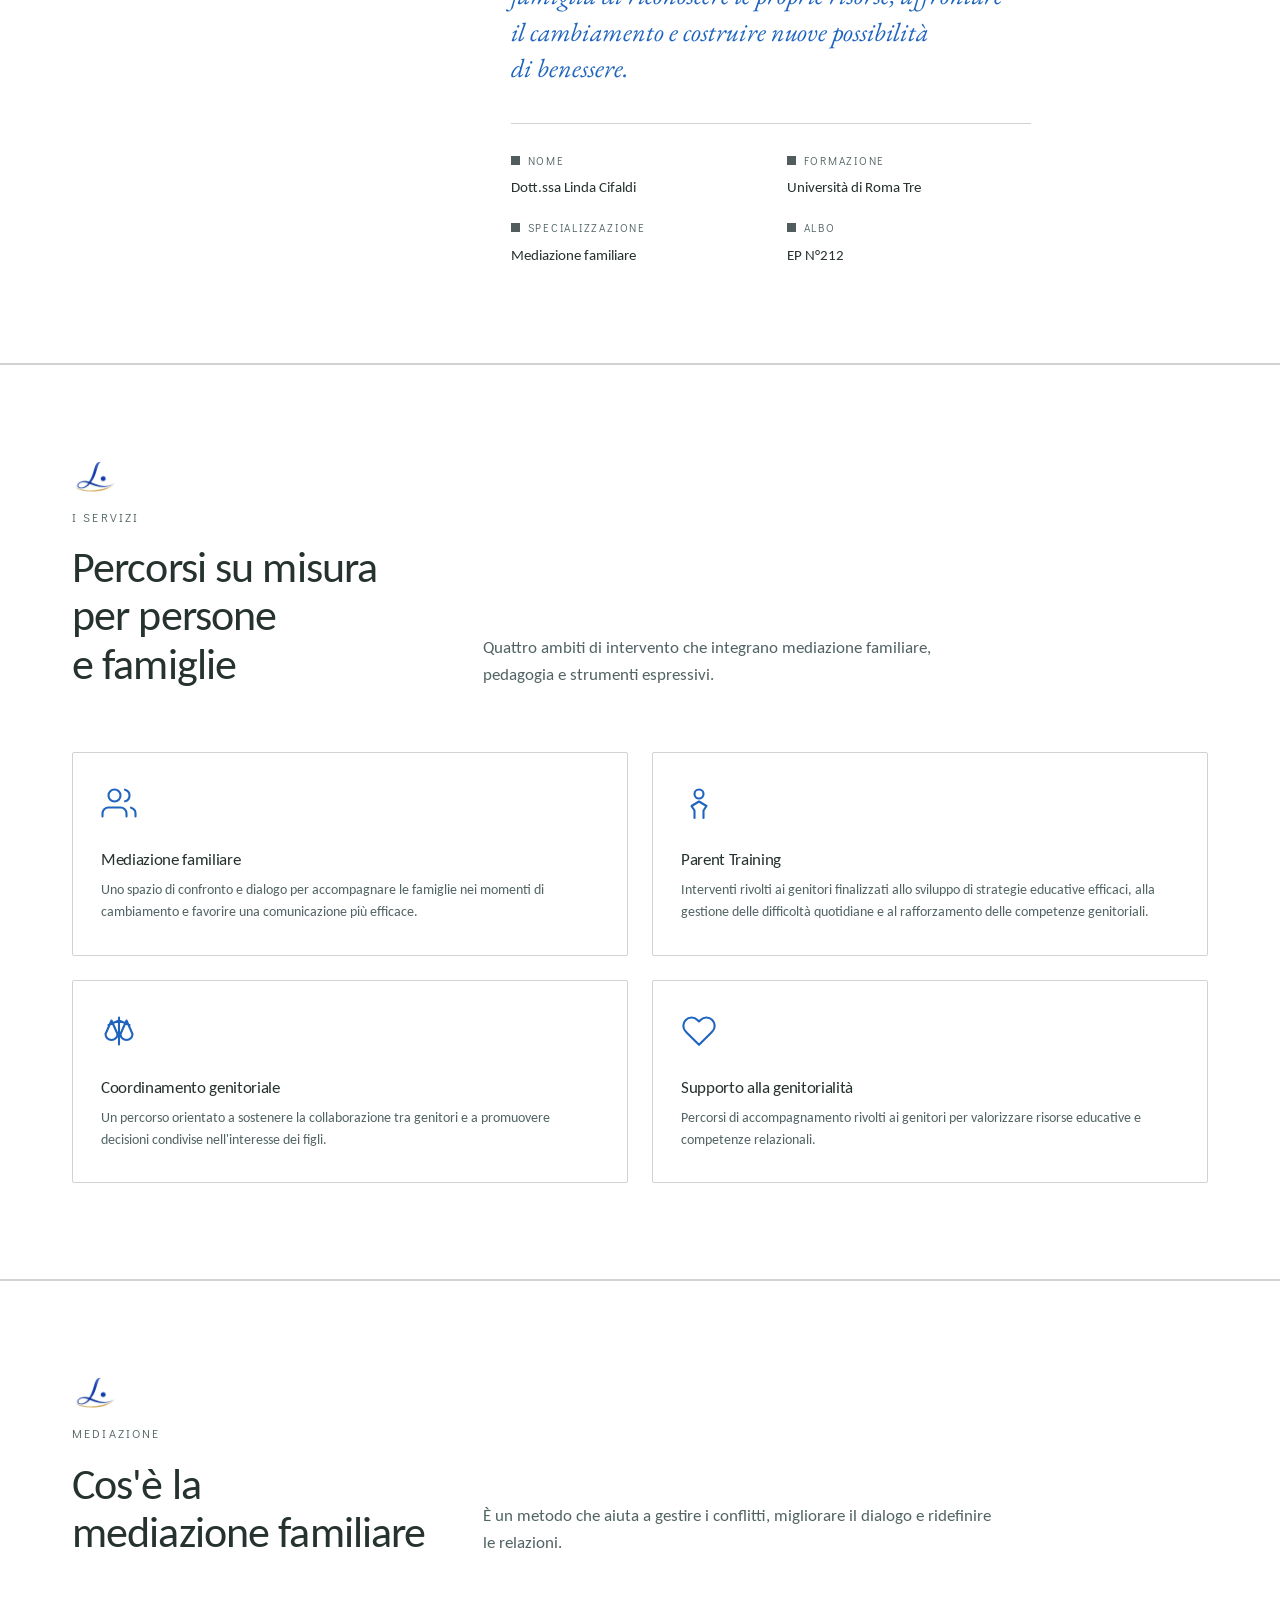
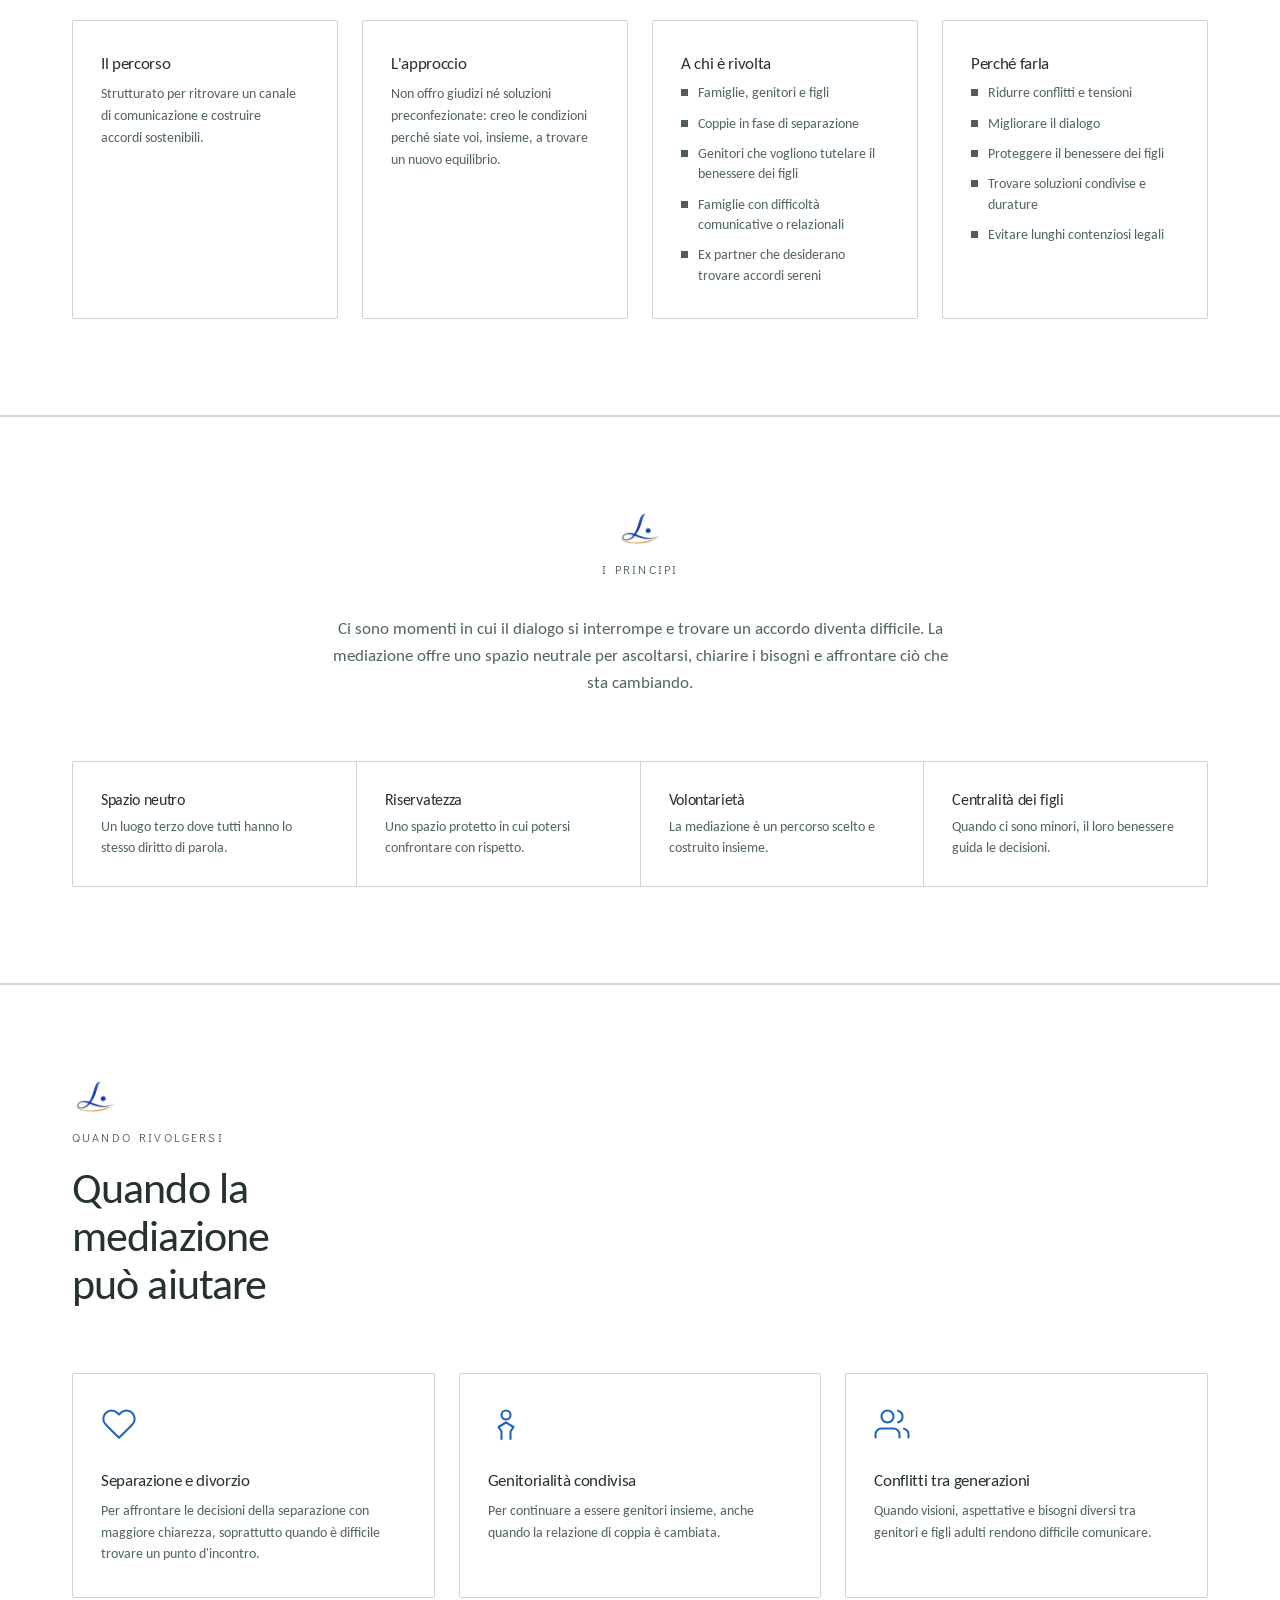
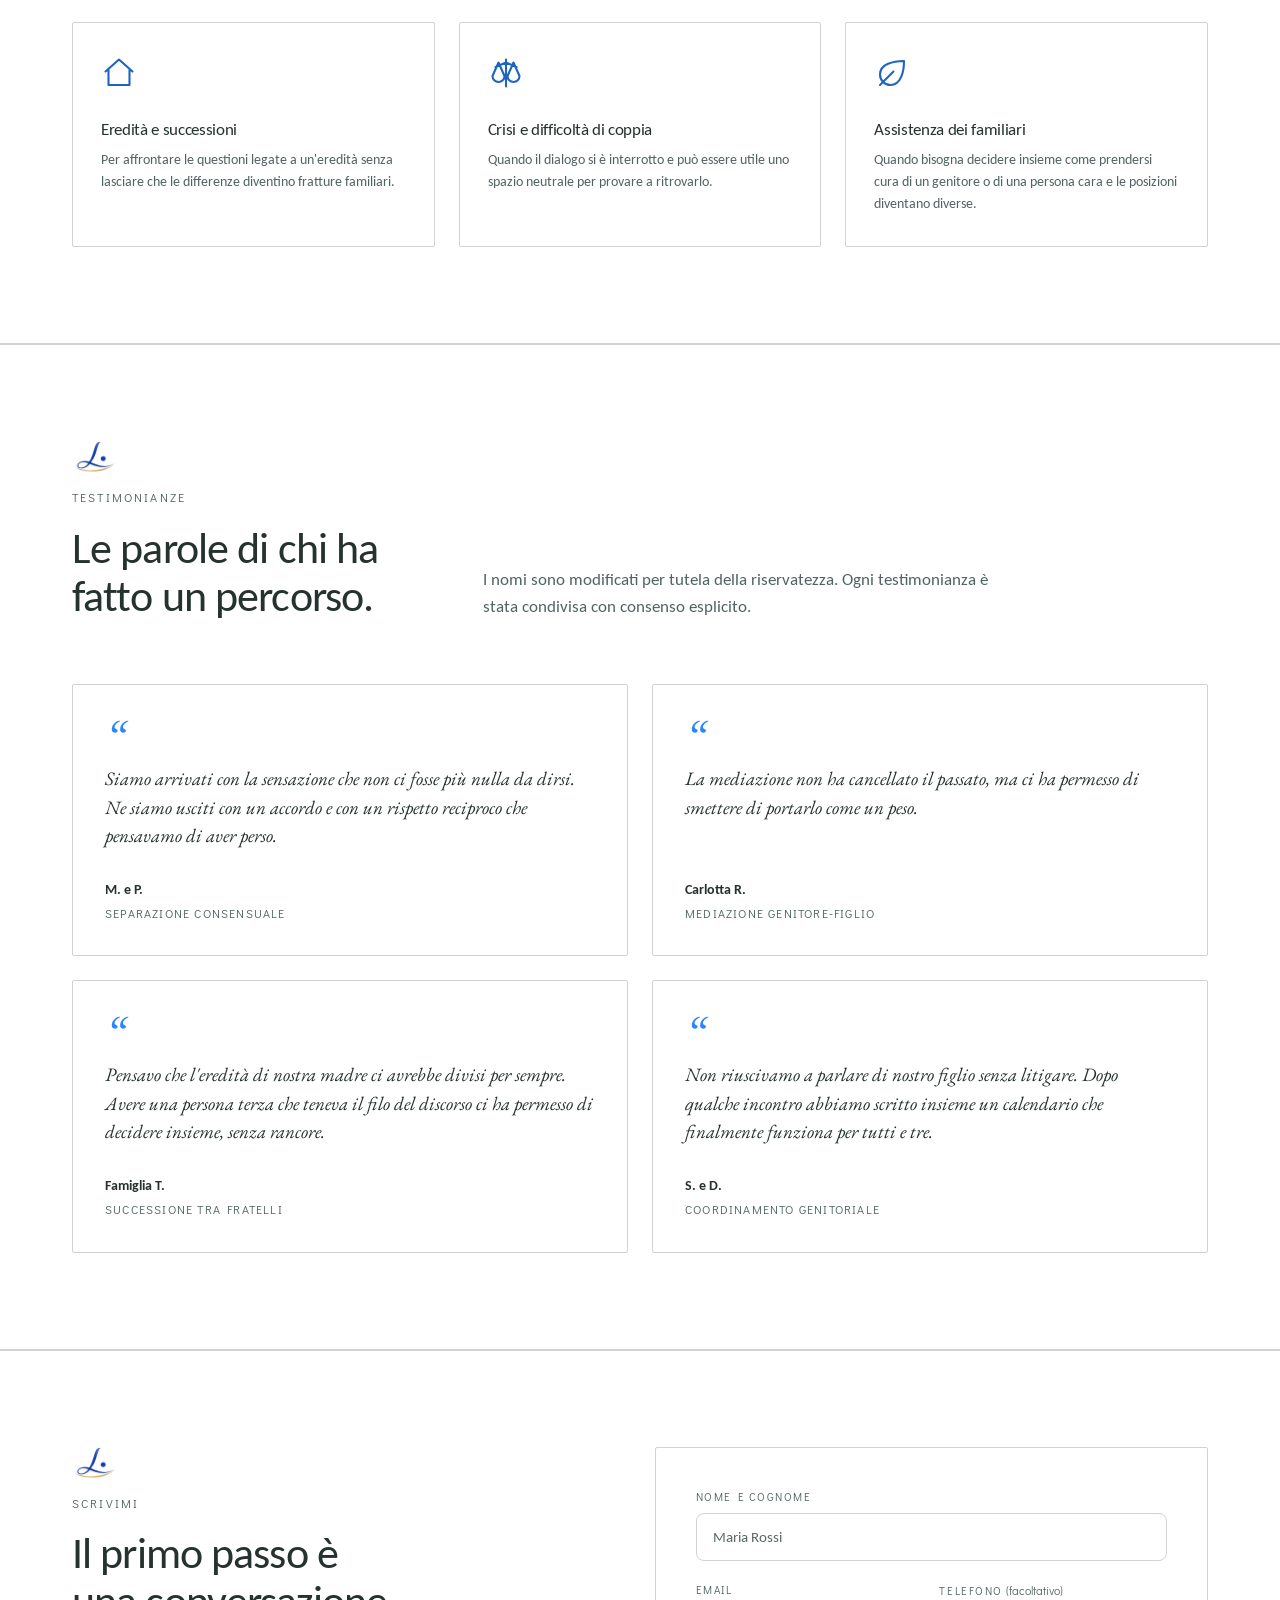
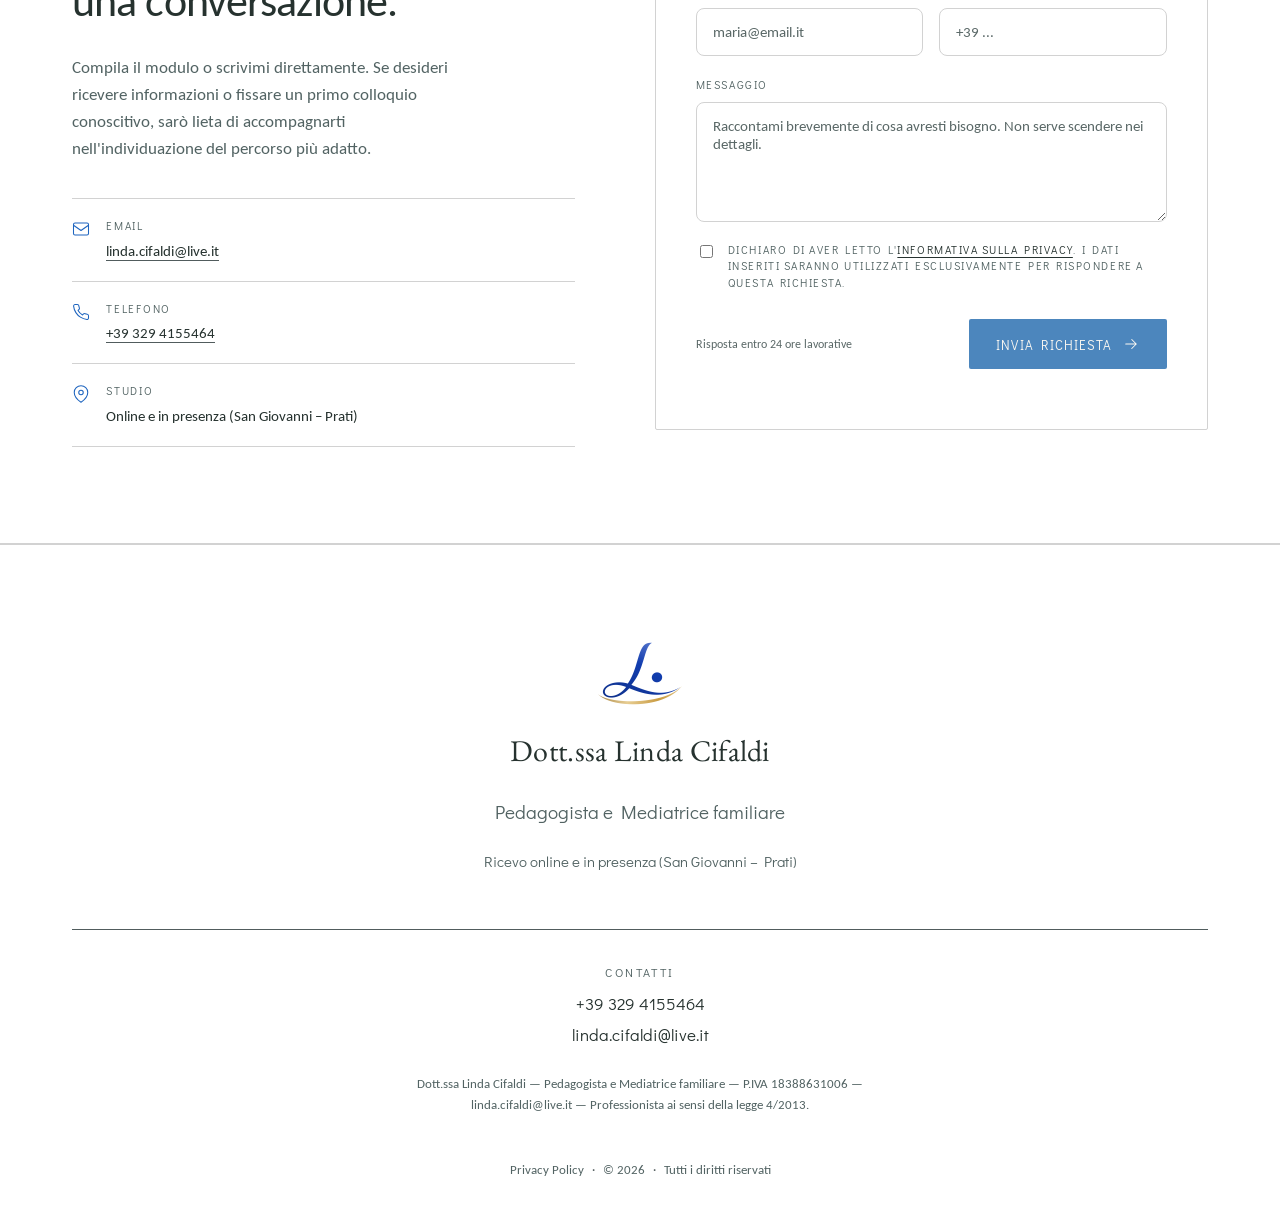
==== commit 7b7febf2: "RFCT: ripulito react e trasformato pagina in statica. pulito asset e minificato e compresso foto per" ====
--- a/index.html
+++ b/index.html
@@ -1,77 +1,262 @@
 <!doctype html>
 <html lang="it">
 <head>
-<meta charset="utf-8" />
-<meta name="viewport" content="width=device-width, initial-scale=1" />
-<title>Linda Cifaldi | Mediatrice familiare a Roma</title>
-<meta name="description" content="Dott.ssa Linda Cifaldi, pedagogista e mediatrice familiare a Roma. Mediazione familiare, parent training, coordinamento genitoriale e supporto alla genitorialita, online e in presenza." />
-<meta name="author" content="Dott.ssa Linda Cifaldi" />
-<meta name="robots" content="index, follow" />
-<meta name="theme-color" content="#F6F5EE" />
-<link rel="canonical" href="https://www.lindacifaldi.it/" />
-
-<meta property="og:type" content="website" />
-<meta property="og:locale" content="it_IT" />
-<meta property="og:site_name" content="Dott.ssa Linda Cifaldi" />
-<meta property="og:url" content="https://www.lindacifaldi.it/" />
-<meta property="og:title" content="Linda Cifaldi | Mediatrice familiare a Roma" />
-<meta property="og:description" content="Pedagogista e mediatrice familiare a Roma. Mediazione familiare, parent training, coordinamento genitoriale e supporto alla genitorialita, online e in presenza." />
-<meta property="og:image" content="https://www.lindacifaldi.it/img/og-cover.png" />
-<meta property="og:image:width" content="1200" />
-<meta property="og:image:height" content="630" />
-<meta property="og:image:alt" content="Logo L. e nome della Dott.ssa Linda Cifaldi, mediatrice familiare a Roma" />
-<meta name="twitter:card" content="summary_large_image" />
-<meta name="twitter:title" content="Linda Cifaldi | Mediatrice familiare a Roma" />
-<meta name="twitter:description" content="Pedagogista e mediatrice familiare a Roma. Mediazione familiare, parent training e supporto alla genitorialita, online e in presenza." />
-<meta name="twitter:image" content="https://www.lindacifaldi.it/img/og-cover.png" />
-
-<link rel="icon" href="img/favicon-32.png" sizes="32x32" type="image/png" />
-<link rel="icon" href="img/favicon-16.png" sizes="16x16" type="image/png" />
-<link rel="icon" href="img/favicon-192.png" sizes="192x192" type="image/png" />
-<link rel="apple-touch-icon" href="img/apple-touch-icon.png" sizes="180x180" />
-
-<link rel="preload" href="fonts/carlito-400.woff2" as="font" type="font/woff2" crossorigin />
-<link rel="preload" href="fonts/eb-garamond-400.woff2" as="font" type="font/woff2" crossorigin />
-<link rel="stylesheet" href="styles.css" />
-
-<script type="application/ld+json">
-{
-  "@context": "https://schema.org",
-  "@type": "ProfessionalService",
-  "name": "Dott.ssa Linda Cifaldi — Mediazione familiare",
-  "description": "Pedagogista e mediatrice familiare a Roma. Mediazione familiare, parent training, coordinamento genitoriale e supporto alla genitorialità, online e in presenza.",
-  "url": "https://www.lindacifaldi.it/",
-  "image": "https://www.lindacifaldi.it/img/og-cover.png",
-  "telephone": "+393294155464",
-  "email": "linda.cifaldi@live.it",
-  "areaServed": { "@type": "City", "name": "Roma" },
-  "availableLanguage": "it",
-  "founder": {
-    "@type": "Person",
-    "name": "Linda Cifaldi",
-    "honorificPrefix": "Dott.ssa",
-    "jobTitle": "Pedagogista e Mediatrice familiare",
-    "alumniOf": { "@type": "CollegeOrUniversity", "name": "Università degli Studi Roma Tre" }
-  },
-  "address": { "@type": "PostalAddress", "addressLocality": "Roma", "addressCountry": "IT" },
-  "knowsAbout": ["Mediazione familiare", "Parent training", "Coordinamento genitoriale", "Supporto alla genitorialità"]
-}
-</script>
-<!-- Da aggiungere al JSON-LD quando i dati saranno disponibili:
-     "sameAs": [url dei profili social], "vatID": "IT<partita iva>",
-     "priceRange", "openingHoursSpecification". -->
-
-<script src="https://unpkg.com/react@18.3.1/umd/react.development.js" integrity="sha384-hD6/rw4ppMLGNu3tX5cjIb+uRZ7UkRJ6BPkLpg4hAu/6onKUg4lLsHAs9EBPT82L" crossorigin="anonymous"></script>
-<script src="https://unpkg.com/react-dom@18.3.1/umd/react-dom.development.js" integrity="sha384-u6aeetuaXnQ38mYT8rp6sbXaQe3NL9t+IBXmnYxwkUI2Hw4bsp2Wvmx4yRQF1uAm" crossorigin="anonymous"></script>
-<script src="https://unpkg.com/@babel/standalone@7.29.0/babel.min.js" integrity="sha384-m08KidiNqLdpJqLq95G/LEi8Qvjl/xUYll3QILypMoQ65QorJ9Lvtp2RXYGBFj1y" crossorigin="anonymous"></script>
-<template id="__bundler_thumbnail">
-<svg viewBox="0 0 120 80" xmlns="http://www.w3.org/2000/svg"><rect width="120" height="80" fill="#F6F5EE"/><text x="60" y="50" font-family="Georgia,serif" font-size="38" fill="#0F3BAE" text-anchor="middle">L.</text></svg>
-</template>
+  <meta charset="utf-8">
+  <meta name="viewport" content="width=device-width, initial-scale=1">
+  <title>Linda Cifaldi | Mediatrice familiare a Roma</title>
+  <meta name="description" content="Dott.ssa Linda Cifaldi, pedagogista e mediatrice familiare a Roma. Mediazione familiare, parent training, coordinamento genitoriale e supporto alla genitorialità, online e in presenza.">
+  <meta name="author" content="Dott.ssa Linda Cifaldi">
+  <meta name="robots" content="index, follow">
+  <meta name="theme-color" content="#ffffff">
+  <link rel="canonical" href="https://www.lindacifaldi.it/">
+
+  <meta property="og:type" content="website">
+  <meta property="og:locale" content="it_IT">
+  <meta property="og:site_name" content="Dott.ssa Linda Cifaldi">
+  <meta property="og:url" content="https://www.lindacifaldi.it/">
+  <meta property="og:title" content="Linda Cifaldi | Mediatrice familiare a Roma">
+  <meta property="og:description" content="Pedagogista e mediatrice familiare a Roma. Mediazione familiare, parent training, coordinamento genitoriale e supporto alla genitorialità, online e in presenza.">
+  <meta property="og:image" content="https://www.lindacifaldi.it/img/og-cover.png">
+  <meta property="og:image:width" content="1200">
+  <meta property="og:image:height" content="630">
+  <meta property="og:image:alt" content="Logo L. e nome della Dott.ssa Linda Cifaldi, mediatrice familiare a Roma">
+  <meta name="twitter:card" content="summary_large_image">
+  <meta name="twitter:title" content="Linda Cifaldi | Mediatrice familiare a Roma">
+  <meta name="twitter:description" content="Pedagogista e mediatrice familiare a Roma. Mediazione familiare, parent training e supporto alla genitorialità, online e in presenza.">
+  <meta name="twitter:image" content="https://www.lindacifaldi.it/img/og-cover.png">
+
+  <link rel="icon" href="img/favicon-32.png" sizes="32x32" type="image/png">
+  <link rel="icon" href="img/favicon-16.png" sizes="16x16" type="image/png">
+  <link rel="icon" href="img/favicon-192.png" sizes="192x192" type="image/png">
+  <link rel="apple-touch-icon" href="img/apple-touch-icon.png" sizes="180x180">
+
+  <link rel="preload" href="fonts/carlito-400.woff2" as="font" type="font/woff2" crossorigin>
+  <link rel="preload" href="fonts/eb-garamond-400.woff2" as="font" type="font/woff2" crossorigin>
+  <link rel="stylesheet" href="styles.min.css">
+  <script src="contact.min.js" defer></script>
+
+  <script type="application/ld+json">
+  {
+    "@context": "https://schema.org",
+    "@type": "ProfessionalService",
+    "name": "Dott.ssa Linda Cifaldi — Mediazione familiare",
+    "description": "Pedagogista e mediatrice familiare a Roma. Mediazione familiare, parent training, coordinamento genitoriale e supporto alla genitorialità, online e in presenza.",
+    "url": "https://www.lindacifaldi.it/",
+    "image": "https://www.lindacifaldi.it/img/og-cover.png",
+    "telephone": "+393294155464",
+    "email": "linda.cifaldi@live.it",
+    "areaServed": { "@type": "City", "name": "Roma" },
+    "availableLanguage": "it",
+    "founder": {
+      "@type": "Person",
+      "name": "Linda Cifaldi",
+      "honorificPrefix": "Dott.ssa",
+      "jobTitle": "Pedagogista e Mediatrice familiare",
+      "alumniOf": { "@type": "CollegeOrUniversity", "name": "Università degli Studi Roma Tre" }
+    },
+    "address": { "@type": "PostalAddress", "addressLocality": "Roma", "addressCountry": "IT" },
+    "knowsAbout": ["Mediazione familiare", "Parent training", "Coordinamento genitoriale", "Supporto alla genitorialità"]
+  }
+  </script>
 </head>
 <body>
-<div id="root"></div>
-<script type="text/babel" src="tweaks-panel.jsx"></script>
-<script type="text/babel" src="logo.jsx"></script>
-<script type="text/babel" src="app.jsx"></script>
+  <svg class="svg-sprite" aria-hidden="true">
+    <symbol id="icon-arrow" viewBox="0 0 24 24"><path d="M5 12h14M13 6l6 6-6 6"></path></symbol>
+    <symbol id="icon-heart" viewBox="0 0 24 24"><path d="M20.84 4.61a5.5 5.5 0 0 0-7.78 0L12 5.67l-1.06-1.06a5.5 5.5 0 0 0-7.78 7.78l1.06 1.06L12 21.23l7.78-7.78 1.06-1.06a5.5 5.5 0 0 0 0-7.78z"></path></symbol>
+    <symbol id="icon-users" viewBox="0 0 24 24"><path d="M17 21v-2a4 4 0 0 0-4-4H5a4 4 0 0 0-4 4v2"></path><circle cx="9" cy="7" r="4"></circle><path d="M23 21v-2a4 4 0 0 0-3-3.87M16 3.13a4 4 0 0 1 0 7.75"></path></symbol>
+    <symbol id="icon-scale" viewBox="0 0 24 24"><path d="M12 3v18M5 8l7-3 7 3M3 14a4 4 0 0 0 8 0L7 5l-4 9zM13 14a4 4 0 0 0 8 0l-4-9-4 9z"></path></symbol>
+    <symbol id="icon-child" viewBox="0 0 24 24"><circle cx="12" cy="6" r="3"></circle><path d="M9 22v-5l-2-3 5-3 5 3-2 3v5"></path></symbol>
+    <symbol id="icon-home" viewBox="0 0 24 24"><path d="M3 11l9-8 9 8M5 10v10h14V10"></path></symbol>
+    <symbol id="icon-leaf" viewBox="0 0 24 24"><path d="M11 20A7 7 0 0 1 4 13c0-7 9-9 16-9 0 7-2 16-9 16zM4 20l9-9"></path></symbol>
+    <symbol id="icon-mail" viewBox="0 0 24 24"><rect x="2" y="4" width="20" height="16" rx="2"></rect><path d="M2 7l10 7 10-7"></path></symbol>
+    <symbol id="icon-phone" viewBox="0 0 24 24"><path d="M22 16.92v3a2 2 0 0 1-2.18 2 19.79 19.79 0 0 1-8.63-3.07 19.5 19.5 0 0 1-6-6 19.79 19.79 0 0 1-3.07-8.67A2 2 0 0 1 4.11 2h3a2 2 0 0 1 2 1.72c.13.96.37 1.9.72 2.81a2 2 0 0 1-.45 2.11L8.09 9.91a16 16 0 0 0 6 6l1.27-1.27a2 2 0 0 1 2.11-.45c.91.35 1.85.59 2.81.72A2 2 0 0 1 22 16.92z"></path></symbol>
+    <symbol id="icon-pin" viewBox="0 0 24 24"><path d="M21 10c0 7-9 13-9 13s-9-6-9-13a9 9 0 0 1 18 0z"></path><circle cx="12" cy="10" r="3"></circle></symbol>
+  </svg>
+
+  <header class="nav">
+    <a class="skip-link" href="#contenuto">Salta al contenuto</a>
+    <div class="nav-inner">
+      <a href="#inizio" class="logo" aria-label="Dott.ssa Linda Cifaldi — torna all'inizio">
+        <span class="logo-mark logo-mark--nav" aria-hidden="true"><span class="logo-layer logo-layer-blue"></span><span class="logo-layer logo-layer-gold"></span></span>
+        <span class="logo-name">Dott.ssa Linda Cifaldi</span>
+      </a>
+      <input class="nav-menu-toggle" id="nav-menu-toggle" type="checkbox" aria-controls="menu-principale" aria-label="Mostra o nascondi il menu principale">
+      <nav id="menu-principale" class="nav-links" aria-label="Menu principale">
+        <a href="#chi-sono">Chi sono</a>
+        <a href="#mediazione">Mediazione</a>
+        <a href="#quando-rivolgersi">Quando rivolgersi</a>
+        <a href="#contatti">Contatti</a>
+      </nav>
+      <a href="#contatti" class="nav-cta">Primo colloquio</a>
+      <label class="nav-toggle" for="nav-menu-toggle" aria-hidden="true">
+        <svg class="icon-menu" viewBox="0 0 24 24" fill="none" stroke="currentColor" stroke-width="1.6" stroke-linecap="round"><path d="M3 6h18M3 12h18M3 18h18"></path></svg>
+        <svg class="icon-close" viewBox="0 0 24 24" fill="none" stroke="currentColor" stroke-width="1.6" stroke-linecap="round"><path d="M6 6l12 12M18 6L6 18"></path></svg>
+      </label>
+    </div>
+  </header>
+
+  <main id="contenuto">
+    <!-- Presentazione -->
+    <section class="hero" id="inizio" aria-label="Presentazione">
+      <div class="container"><div class="hero-grid">
+        <div class="hero-text">
+          <span class="logo-mark logo-mark--hero section-mark" aria-hidden="true"><span class="logo-layer logo-layer-blue"></span><span class="logo-layer logo-layer-gold"></span></span>
+          <span class="eyebrow hero-eyebrow">Studio mediazione familiare · Roma · Online</span>
+          <h1 class="sr-only">Dott.ssa Linda Cifaldi, pedagogista e mediatrice familiare a Roma</h1>
+          <p class="hero-headline">Riportare il dialogo<br>dove sembrava <em>impossibile.</em></p>
+          <p class="hero-lede">Mediazione, relazione e strumenti espressivi per favorire ascolto, consapevolezza e cambiamento.</p>
+          <p class="hero-lede">Credo che ogni individuo ed ogni famiglia possieda risorse e possibilità di evoluzione: il mio contributo consiste nell'accompagnarle affinché possano riconoscerle e trasformarle in nuove opportunità di benessere.</p>
+          <div class="hero-actions"><a href="#contatti" class="btn btn-primary">Prenota un primo colloquio<svg class="btn-arrow" aria-hidden="true"><use href="#icon-arrow"></use></svg></a></div>
+        </div>
+        <div class="hero-image"><img class="soft-edge" src="img/linda-studio.webp" width="1400" height="1137" decoding="async" alt="La Dott.ssa Linda Cifaldi nel suo studio di mediazione familiare a Roma"></div>
+      </div></div>
+    </section>
+
+    <!-- Chi sono -->
+    <section class="about" id="chi-sono" data-band="odd" aria-labelledby="chi-sono-titolo">
+      <div class="container"><div class="about-grid">
+        <div class="about-image"><img class="soft-edge" src="img/linda-ritratto.webp" width="753" height="1024" loading="lazy" decoding="async" alt="Ritratto della Dott.ssa Linda Cifaldi, pedagogista e mediatrice familiare"></div>
+        <div class="about-content">
+          <span class="logo-mark logo-mark--section section-mark" aria-hidden="true"><span class="logo-layer logo-layer-blue"></span><span class="logo-layer logo-layer-gold"></span></span>
+          <span class="eyebrow section-eyebrow">Chi sono</span>
+          <h2 id="chi-sono-titolo">Competenza professionale, ascolto e attenzione alle relazioni.</h2>
+          <p>Sono pedagogista e mediatrice familiare e da oltre vent'anni opero nei contesti sanitari e socio-educativi, accompagnando persone, coppie e famiglie nei momenti di cambiamento e complessità relazionale: separazioni, conflitti generazionali, eredità e riorganizzazioni familiari.</p>
+          <p>Attraverso percorsi di gestione alternativa del conflitto, supporto alla genitorialità e Parent Training, integro mediazione familiare, pedagogia e strumenti teatrali per favorire consapevolezza, dialogo e costruzione di nuovi equilibri.</p>
+          <p>Nel 2011 ho fondato un'associazione dedicata a progetti formativi e di prevenzione per il benessere di adulti, bambini e ragazzi. Ho inoltre svolto attività di docenza e formazione specialistica, pubblicando contributi in ambito sanitario e riabilitativo, con particolare attenzione alla teatro-terapia.</p>
+          <p class="quote">Credo nella possibilità di ogni persona e di ogni famiglia di riconoscere le proprie risorse, affrontare il cambiamento e costruire nuove possibilità di benessere.</p>
+          <div class="about-creds">
+            <div><div class="label">Nome</div><div class="value">Dott.ssa Linda Cifaldi</div></div>
+            <div><div class="label">Formazione</div><div class="value">Università di Roma Tre</div></div>
+            <div><div class="label">Specializzazione</div><div class="value">Mediazione familiare</div></div>
+            <div><div class="label">Albo</div><div class="value">EP N°212</div></div>
+          </div>
+        </div>
+      </div></div>
+    </section>
+
+    <!-- Servizi -->
+    <section class="services" id="servizi" data-band="even" aria-labelledby="servizi-titolo">
+      <div class="container">
+        <div class="section-head"><div>
+          <span class="logo-mark logo-mark--section section-mark" aria-hidden="true"><span class="logo-layer logo-layer-blue"></span><span class="logo-layer logo-layer-gold"></span></span>
+          <span class="eyebrow">I servizi</span><h2 id="servizi-titolo">Percorsi su misura per persone e famiglie</h2>
+        </div><p>Quattro ambiti di intervento che integrano mediazione familiare, pedagogia e strumenti espressivi.</p></div>
+        <div class="when-grid grid-2">
+          <article class="when-card"><svg class="icon" aria-hidden="true"><use href="#icon-users"></use></svg><h3>Mediazione familiare</h3><p>Uno spazio di confronto e dialogo per accompagnare le famiglie nei momenti di cambiamento e favorire una comunicazione più efficace.</p></article>
+          <article class="when-card"><svg class="icon" aria-hidden="true"><use href="#icon-child"></use></svg><h3>Parent Training</h3><p>Interventi rivolti ai genitori finalizzati allo sviluppo di strategie educative efficaci, alla gestione delle difficoltà quotidiane e al rafforzamento delle competenze genitoriali.</p></article>
+          <article class="when-card"><svg class="icon" aria-hidden="true"><use href="#icon-scale"></use></svg><h3>Coordinamento genitoriale</h3><p>Un percorso orientato a sostenere la collaborazione tra genitori e a promuovere decisioni condivise nell'interesse dei figli.</p></article>
+          <article class="when-card"><svg class="icon" aria-hidden="true"><use href="#icon-heart"></use></svg><h3>Supporto alla genitorialità</h3><p>Percorsi di accompagnamento rivolti ai genitori per valorizzare risorse educative e competenze relazionali.</p></article>
+        </div>
+      </div>
+    </section>
+
+    <!-- Mediazione familiare -->
+    <section class="service" id="mediazione" data-band="odd" aria-labelledby="mediazione-titolo">
+      <div class="container">
+        <div class="section-head"><div>
+          <span class="logo-mark logo-mark--section section-mark" aria-hidden="true"><span class="logo-layer logo-layer-blue"></span><span class="logo-layer logo-layer-gold"></span></span>
+          <span class="eyebrow">Mediazione</span><h2 id="mediazione-titolo">Cos'è la mediazione familiare</h2>
+        </div><p>È un metodo che aiuta a gestire i conflitti, migliorare il dialogo e ridefinire le relazioni.</p></div>
+        <div class="blobs">
+          <article class="blob"><h3>Il percorso</h3><p>Strutturato per ritrovare un canale di comunicazione e costruire accordi sostenibili.</p></article>
+          <article class="blob"><h3>L'approccio</h3><p>Non offro giudizi né soluzioni preconfezionate: creo le condizioni perché siate voi, insieme, a trovare un nuovo equilibrio.</p></article>
+          <article class="blob"><h3>A chi è rivolta</h3><ul><li>Famiglie, genitori e figli</li><li>Coppie in fase di separazione</li><li>Genitori che vogliono tutelare il benessere dei figli</li><li>Famiglie con difficoltà comunicative o relazionali</li><li>Ex partner che desiderano trovare accordi sereni</li></ul></article>
+          <article class="blob"><h3>Perché farla</h3><ul><li>Ridurre conflitti e tensioni</li><li>Migliorare il dialogo</li><li>Proteggere il benessere dei figli</li><li>Trovare soluzioni condivise e durature</li><li>Evitare lunghi contenziosi legali</li></ul></article>
+        </div>
+      </div>
+    </section>
+
+    <!-- Principi -->
+    <section class="principles" id="principi" data-band="even" aria-labelledby="principi-titolo">
+      <div class="container">
+        <div class="section-head center"><div>
+          <span class="logo-mark logo-mark--section section-mark" aria-hidden="true"><span class="logo-layer logo-layer-blue"></span><span class="logo-layer logo-layer-gold"></span></span>
+          <span class="eyebrow">I principi</span><h2 id="principi-titolo" class="sr-only">I principi della mediazione familiare</h2>
+        </div><p>Ci sono momenti in cui il dialogo si interrompe e trovare un accordo diventa difficile. La mediazione offre uno spazio neutrale per ascoltarsi, chiarire i bisogni e affrontare ciò che sta cambiando.</p></div>
+        <div class="princ-grid">
+          <article class="what-feat"><h3>Spazio neutro</h3><p>Un luogo terzo dove tutti hanno lo stesso diritto di parola.</p></article>
+          <article class="what-feat"><h3>Riservatezza</h3><p>Uno spazio protetto in cui potersi confrontare con rispetto.</p></article>
+          <article class="what-feat"><h3>Volontarietà</h3><p>La mediazione è un percorso scelto e costruito insieme.</p></article>
+          <article class="what-feat"><h3>Centralità dei figli</h3><p>Quando ci sono minori, il loro benessere guida le decisioni.</p></article>
+        </div>
+      </div>
+    </section>
+
+    <!-- Quando rivolgersi -->
+    <section class="when" id="quando-rivolgersi" data-band="odd" aria-labelledby="quando-titolo">
+      <div class="container">
+        <div class="section-head"><div>
+          <span class="logo-mark logo-mark--section section-mark" aria-hidden="true"><span class="logo-layer logo-layer-blue"></span><span class="logo-layer logo-layer-gold"></span></span>
+          <span class="eyebrow">Quando rivolgersi</span><h2 id="quando-titolo">Quando la mediazione può aiutare</h2>
+        </div></div>
+        <div class="when-grid">
+          <article class="when-card"><svg class="icon" aria-hidden="true"><use href="#icon-heart"></use></svg><h3>Separazione e divorzio</h3><p>Per affrontare le decisioni della separazione con maggiore chiarezza, soprattutto quando è difficile trovare un punto d'incontro.</p></article>
+          <article class="when-card"><svg class="icon" aria-hidden="true"><use href="#icon-child"></use></svg><h3>Genitorialità condivisa</h3><p>Per continuare a essere genitori insieme, anche quando la relazione di coppia è cambiata.</p></article>
+          <article class="when-card"><svg class="icon" aria-hidden="true"><use href="#icon-users"></use></svg><h3>Conflitti tra generazioni</h3><p>Quando visioni, aspettative e bisogni diversi tra genitori e figli adulti rendono difficile comunicare.</p></article>
+          <article class="when-card"><svg class="icon" aria-hidden="true"><use href="#icon-home"></use></svg><h3>Eredità e successioni</h3><p>Per affrontare le questioni legate a un'eredità senza lasciare che le differenze diventino fratture familiari.</p></article>
+          <article class="when-card"><svg class="icon" aria-hidden="true"><use href="#icon-scale"></use></svg><h3>Crisi e difficoltà di coppia</h3><p>Quando il dialogo si è interrotto e può essere utile uno spazio neutrale per provare a ritrovarlo.</p></article>
+          <article class="when-card"><svg class="icon" aria-hidden="true"><use href="#icon-leaf"></use></svg><h3>Assistenza dei familiari</h3><p>Quando bisogna decidere insieme come prendersi cura di un genitore o di una persona cara e le posizioni diventano diverse.</p></article>
+        </div>
+      </div>
+    </section>
+
+    <!-- Testimonianze -->
+    <section class="testimonials" id="testimonianze" data-band="even" aria-labelledby="testimonianze-titolo">
+      <div class="container">
+        <div class="section-head"><div>
+          <span class="logo-mark logo-mark--section section-mark" aria-hidden="true"><span class="logo-layer logo-layer-blue"></span><span class="logo-layer logo-layer-gold"></span></span>
+          <span class="eyebrow">Testimonianze</span><h2 id="testimonianze-titolo">Le parole di chi ha fatto un percorso.</h2>
+        </div><p>I nomi sono modificati per tutela della riservatezza. Ogni testimonianza è stata condivisa con consenso esplicito.</p></div>
+        <div class="testi-grid testi-grid-2">
+          <article class="testi"><blockquote>Siamo arrivati con la sensazione che non ci fosse più nulla da dirsi. Ne siamo usciti con un accordo e con un rispetto reciproco che pensavamo di aver perso.</blockquote><cite><strong>M. e P.</strong>Separazione consensuale</cite></article>
+          <article class="testi"><blockquote>La mediazione non ha cancellato il passato, ma ci ha permesso di smettere di portarlo come un peso.</blockquote><cite><strong>Carlotta R.</strong>Mediazione genitore-figlio</cite></article>
+          <article class="testi"><blockquote>Pensavo che l'eredità di nostra madre ci avrebbe divisi per sempre. Avere una persona terza che teneva il filo del discorso ci ha permesso di decidere insieme, senza rancore.</blockquote><cite><strong>Famiglia T.</strong>Successione tra fratelli</cite></article>
+          <article class="testi"><blockquote>Non riuscivamo a parlare di nostro figlio senza litigare. Dopo qualche incontro abbiamo scritto insieme un calendario che finalmente funziona per tutti e tre.</blockquote><cite><strong>S. e D.</strong>Coordinamento genitoriale</cite></article>
+        </div>
+      </div>
+    </section>
+
+    <!-- Contatti -->
+    <section class="contact" id="contatti" data-band="odd" aria-labelledby="contatti-titolo">
+      <div class="container"><div class="contact-grid">
+        <div class="contact-side">
+          <span class="logo-mark logo-mark--section section-mark" aria-hidden="true"><span class="logo-layer logo-layer-blue"></span><span class="logo-layer logo-layer-gold"></span></span>
+          <span class="eyebrow section-eyebrow">Scrivimi</span><h2 id="contatti-titolo">Il primo passo è una conversazione.</h2>
+          <p>Compila il modulo o scrivimi direttamente. Se desideri ricevere informazioni o fissare un primo colloquio conoscitivo, sarò lieta di accompagnarti nell'individuazione del percorso più adatto.</p>
+          <div class="contact-detail"><svg class="ico" aria-hidden="true"><use href="#icon-mail"></use></svg><div><div class="label">Email</div><div class="value"><a href="mailto:linda.cifaldi@live.it">linda.cifaldi@live.it</a></div></div></div>
+          <div class="contact-detail"><svg class="ico" aria-hidden="true"><use href="#icon-phone"></use></svg><div><div class="label">Telefono</div><div class="value"><a href="tel:+393294155464">+39 329 4155464</a></div></div></div>
+          <div class="contact-detail"><svg class="ico" aria-hidden="true"><use href="#icon-pin"></use></svg><div><div class="label">Studio</div><div class="value">Online e in presenza (San Giovanni – Prati)</div></div></div>
+        </div>
+        <form class="contact-form" id="contact-form" method="post" aria-labelledby="contatti-titolo">
+          <div class="field"><label for="name">Nome e cognome</label><input id="name" name="name" type="text" autocomplete="name" required placeholder="Maria Rossi"></div>
+          <div class="field-row">
+            <div class="field"><label for="email">Email</label><input id="email" name="email" type="email" autocomplete="email" required placeholder="maria@email.it"></div>
+            <div class="field"><label for="tel">Telefono <span class="opt">(facoltativo)</span></label><input id="tel" name="telefono" type="tel" autocomplete="tel" placeholder="+39 ..."></div>
+          </div>
+          <div class="field"><label for="message">Messaggio</label><textarea id="message" name="message" required placeholder="Raccontami brevemente di cosa avresti bisogno. Non serve scendere nei dettagli."></textarea></div>
+          <div class="hp-field" aria-hidden="true"><label for="website">Non compilare questo campo</label><input id="website" name="website" type="text" tabindex="-1" autocomplete="off"></div>
+          <div class="field"><label class="checkbox" for="privacy"><input id="privacy" name="presa_visione_privacy" type="checkbox" value="sì" required><span>Dichiaro di aver letto l'<a href="privacy.html" target="_blank" rel="noopener">informativa sulla privacy</a>. I dati inseriti saranno utilizzati esclusivamente per rispondere a questa richiesta.</span></label></div>
+          <div class="form-actions"><span class="note">Risposta entro 24 ore lavorative</span><button class="btn btn-primary" type="submit">Invia richiesta<svg class="btn-arrow" aria-hidden="true"><use href="#icon-arrow"></use></svg></button></div>
+          <p class="form-status" id="form-status" role="status" aria-live="polite"></p>
+        </form>
+      </div></div>
+    </section>
+  </main>
+
+  <!-- Piè di pagina -->
+  <footer>
+    <div class="container">
+      <div class="foot-card">
+        <span class="logo-mark logo-mark--footer" aria-hidden="true"><span class="logo-layer logo-layer-blue"></span><span class="logo-layer logo-layer-gold"></span></span>
+        <div class="foot-name">Dott.ssa Linda Cifaldi</div>
+        <div class="foot-role">Pedagogista e Mediatrice familiare</div>
+        <div class="foot-where">Ricevo online e in presenza (San Giovanni – Prati)</div>
+      </div>
+      <div class="foot-rule"></div>
+      <div class="foot-contact"><h2>Contatti</h2><div class="foot-lines"><a href="tel:+393294155464">+39 329 4155464</a><a href="mailto:linda.cifaldi@live.it">linda.cifaldi@live.it</a></div></div>
+      <p class="foot-vat">Dott.ssa Linda Cifaldi — Pedagogista e Mediatrice familiare — P.IVA 18388631006 — linda.cifaldi@live.it — Professionista ai sensi della legge 4/2013.</p>
+      <div class="foot-legal"><a href="privacy.html">Privacy Policy</a><span class="sep" aria-hidden="true">·</span><span>© 2026</span><span class="sep" aria-hidden="true">·</span><span>Tutti i diritti riservati</span></div>
+    </div>
+  </footer>
 </body>
 </html>
--- a/styles.min.css
+++ b/styles.min.css
@@ -0,0 +1 @@
+.sr-only,.svg-sprite{position:absolute;overflow:hidden}h1,h2,h3,h4{letter-spacing:-.02em}.btn,.logo,.nav-links a,a{text-decoration:none}.foot-card,.hero-headline,.hero-text,.hero-text h1,footer{text-align:center}@font-face{font-family:Carlito;src:url('fonts/carlito-400.woff2') format('woff2');font-weight:400;font-style:normal;font-display:swap}@font-face{font-family:Carlito;src:url('fonts/carlito-400-italic.woff2') format('woff2');font-weight:400;font-style:italic;font-display:swap}@font-face{font-family:Carlito;src:url('fonts/carlito-700.woff2') format('woff2');font-weight:700;font-style:normal;font-display:swap}@font-face{font-family:'EB Garamond';src:url('fonts/eb-garamond-400.woff2') format('woff2');font-weight:400;font-style:normal;font-display:swap}@font-face{font-family:'EB Garamond';src:url('fonts/eb-garamond-400-italic.woff2') format('woff2');font-weight:400;font-style:italic;font-display:swap}@font-face{font-family:'EB Garamond';src:url('fonts/eb-garamond-500.woff2') format('woff2');font-weight:500;font-style:normal;font-display:swap}@font-face{font-family:'EB Garamond';src:url('fonts/eb-garamond-500-italic.woff2') format('woff2');font-weight:500;font-style:italic;font-display:swap}@font-face{font-family:'Didact Gothic';src:url('fonts/didact-gothic-400.woff2') format('woff2');font-weight:400;font-style:normal;font-display:swap}:root{--bg:#FFFFFF;--bg-alt:#F3F3F3;--fg:#26322F;--fg-soft:#526363;--fg-mute:#5A6867;--primary:#2986FF;--primary-deep:#1F65BF;--accent:#515C5D;--line:#D2D2D2;--card:#FFFFFF;--cta:#4C86BD;--cta-deep:#3E6E9B;--cta-text:#FBF8F2;--band-odd:#FFFFFF;--band-even:#FFFFFF;--font-display:'Carlito','Calibri',system-ui,sans-serif;--font-body:'Carlito','Calibri',system-ui,sans-serif;--font-serif:'EB Garamond',Garamond,Georgia,serif;--font-ui:'Didact Gothic','Century Gothic',system-ui,sans-serif;--maxw:1200px;--header-h:80px;--logo-blue:#0F3BAE;--logo-blue-lite:#7D96DC;--logo-blue-deep:#0B2B80;--logo-gold:#C89A3F;--logo-gold-lite:#E7CC91;--logo-gold-deep:#98742F}*{box-sizing:border-box}html{scroll-behavior:smooth}footer[id],section[id]{scroll-margin-top:calc(var(--header-h) + 16px)}main[tabindex="-1"]:focus,section[tabindex="-1"]:focus{outline:0}:focus-visible{outline:3px solid var(--primary-deep);outline-offset:3px;border-radius:2px}.btn:focus-visible,.nav-cta:focus-visible{outline-offset:4px}.sr-only{width:1px;height:1px;padding:0;margin:-1px;clip:rect(0 0 0 0);clip-path:inset(50%);white-space:nowrap;border:0}.container,.nav-inner{max-width:var(--maxw);margin:0 auto}.skip-link{position:absolute;left:16px;top:-100px;z-index:200;background:var(--fg);color:var(--bg);padding:12px 20px;border-radius:2px;font-size:14px;transition:top .15s}.skip-link:focus{top:16px}@media (prefers-reduced-motion:reduce){html{scroll-behavior:auto}*,::after,::before{animation-duration:0s!important;animation-iteration-count:1!important;transition-duration:0s!important}}body,html{margin:0;padding:0;background:var(--bg);color:var(--fg);font-family:var(--font-body);font-size:17px;line-height:1.6;-webkit-font-smoothing:antialiased;font-feature-settings:'ss01','cv11'}img{max-width:100%;display:block}.svg-sprite{width:0;height:0}.btn-arrow,.ico,.icon{fill:none;stroke:currentColor;stroke-width:1.4;stroke-linecap:round;stroke-linejoin:round}a{color:inherit}.container{padding:0 32px}.eyebrow{font-family:var(--font-ui);font-size:12px;letter-spacing:.18em;text-transform:uppercase;color:var(--fg-soft);font-weight:400}.logo-mark{position:relative;display:inline-block;flex-shrink:0}.logo,.nav-inner{align-items:center}.logo-mark--nav{width:42px;height:28px}.logo-mark--hero{width:72px;height:48px}.logo-mark--section{width:46px;height:31px}.logo-mark--footer{width:96px;height:64px}.logo-layer{position:absolute;inset:0;-webkit-mask-repeat:no-repeat;mask-repeat:no-repeat;-webkit-mask-size:100% 100%;mask-size:100% 100%}.logo-layer-blue{-webkit-mask-image:url("img/logo-mask-blue.png");mask-image:url("img/logo-mask-blue.png");background-image:linear-gradient(205deg,var(--logo-blue-lite) 0,var(--logo-blue) 42%,var(--logo-blue-deep) 100%)}.logo-layer-gold{-webkit-mask-image:url("img/logo-mask-gold.png");mask-image:url("img/logo-mask-gold.png");background-image:linear-gradient(92deg,var(--logo-gold-deep) 0,var(--logo-gold-lite) 38%,var(--logo-gold) 70%,var(--logo-gold-lite) 100%)}.soft-edge{-webkit-mask-image:linear-gradient(to right,transparent 0,#000 15px,#000 calc(100% - 15px),transparent 100%),linear-gradient(to bottom,transparent 0,#000 15px,#000 calc(100% - 15px),transparent 100%);mask-image:linear-gradient(to right,transparent 0,#000 15px,#000 calc(100% - 15px),transparent 100%),linear-gradient(to bottom,transparent 0,#000 15px,#000 calc(100% - 15px),transparent 100%);-webkit-mask-composite:source-in;mask-composite:intersect}h1,h2,h3,h4{font-family:var(--font-display);font-weight:500;margin:0;color:var(--fg);text-wrap:balance}h1,h2{font-weight:400}h1{font-size:clamp(38px, 4.4vw, 62px);line-height:1.08}h2{font-size:clamp(32px, 3.6vw, 44px);line-height:1.1}h3{font-size:22px;line-height:1.3;font-weight:500}p{margin:0;text-wrap:pretty}.nav{position:sticky;top:0;z-index:50;background:color-mix(in oklab,var(--bg) 88%,transparent);backdrop-filter:saturate(140%) blur(10px);-webkit-backdrop-filter:saturate(140%) blur(10px);border-bottom:1px solid color-mix(in oklab,var(--line) 60%,transparent)}.nav-inner{display:flex;justify-content:space-between;padding:18px 32px}.logo{display:inline-flex;gap:10px}.btn,.nav-toggle{align-items:center;cursor:pointer}.logo .dot{color:var(--primary)}.about-content .quote,.hero h1 em,.hero-headline em{color:var(--primary-deep);font-weight:400;font-style:italic}.logo-name{font-family:var(--font-serif);font-size:20px;letter-spacing:.01em;color:var(--fg);font-weight:400;text-transform:none;margin-left:4px}.nav-links{display:flex;gap:32px;font-size:15px;color:var(--fg)}.nav-menu-toggle,.nav-toggle,.nav-toggle .icon-close{display:none}.nav-links a{padding:4px 0;border-bottom:2px solid transparent}.nav-links a:hover{color:var(--fg);border-bottom-color:var(--accent)}.nav-links a[aria-current=true]{border-bottom-color:var(--primary-deep);color:var(--fg)}.blob,.nav-toggle{border:1px solid var(--line)}.nav-toggle{justify-content:center;width:44px;height:44px;background:0 0;border-radius:2px;color:var(--fg);padding:0}.btn,.nav-cta{font-size:13px;border-radius:2px;font-family:var(--font-ui)}.btn-primary,.nav-cta{color:var(--cta-text,var(--bg))}.nav-toggle svg{width:20px;height:20px}.nav-cta{letter-spacing:.06em;background:var(--cta,var(--fg));padding:11px 20px;transition:opacity .2s}.nav-cta:hover{opacity:.85}.hero,.hero-image,section{position:relative}.btn{display:inline-flex;gap:10px;padding:15px 26px;letter-spacing:.08em;text-transform:uppercase;font-weight:400;border:1px solid transparent;transition:.2s}.about,.about-creds,.contact-detail,.testimonials,.when,section[data-band=even],section[data-band=odd]{border-top:1px solid var(--line)}.about,.contact-detail:last-child,.testimonials,.when,section[data-band=even],section[data-band=odd]{border-bottom:1px solid var(--line)}.btn-primary{background:var(--cta,var(--fg))}.blob,.what-feat{background:var(--card)}.btn-primary:hover{background:var(--cta-deep,var(--primary-deep));transform:translateY(-1px)}.btn-arrow{width:18px;height:18px;transition:transform .2s}.btn:hover .btn-arrow{transform:translateX(3px)}.hero{padding:80px 0 100px}.hero-grid{display:grid;grid-template-columns:1.1fr 1fr;gap:64px;align-items:center}.hero-text{display:flex;flex-direction:column;align-items:center}.hero-headline{font-family:var(--font-display);font-weight:400;letter-spacing:-.02em;margin:0;color:var(--fg);text-wrap:balance;font-size:clamp(38px, 4.4vw, 62px);line-height:1.08}.about-content .quote,.foot-name,.hero h1 em,.hero-headline em,.testi blockquote{font-family:var(--font-serif)}.hero-eyebrow{display:inline-flex;align-items:center;gap:10px;margin-bottom:28px}.hero-eyebrow::before{content:'';width:24px;height:1px;background:var(--fg-mute);display:none}.about-content p,.blob p,.blob ul li,.hero-lede,.section-head p,.what-feat p,.when-card p{color:var(--fg-soft)}.hero-lede{margin-top:24px;font-size:19px;max-width:500px;line-height:1.6}.hero-lede+.hero-lede{margin-top:14px;font-size:17px}.hero-actions{margin-top:40px;display:flex;gap:14px;flex-wrap:wrap}.hero-image{aspect-ratio:1896/1540;overflow:visible}.about-image img,.hero-image img{width:100%;height:100%;object-fit:cover}@media (max-width:1100px){.hero-grid{grid-template-columns:1fr;gap:40px}.hero-image{max-width:560px;margin:0 auto}}section{padding:96px 0}section[data-band=odd]{background:var(--band-odd,var(--bg))}section[data-band=even]{background:var(--band-even,var(--bg-alt))}.section-head{display:grid;grid-template-columns:1fr 2fr;gap:48px;margin-bottom:64px;align-items:end}.section-eyebrow,.section-head .eyebrow,.section-mark{display:block;margin-bottom:16px}.section-head.center{grid-template-columns:1fr;justify-items:center;text-align:center;gap:20px}.section-head.center>div{display:flex;flex-direction:column;align-items:center}.section-head.center p{max-width:640px}.testi-grid.testi-grid-2,.when-grid.grid-2{grid-template-columns:repeat(2,1fr)}.section-head p{font-size:17px;max-width:520px}@media (max-width:760px){.nav-links,.nav-links a{border-bottom:1px solid var(--line)}.nav-inner{position:relative}.nav-menu-toggle{display:block;position:absolute;top:18px;right:32px;z-index:2;width:44px;height:44px;margin:0;opacity:0;cursor:pointer}.nav-toggle{display:inline-flex}.nav-cta,.nav-links,.nav-menu-toggle:checked~.nav-toggle .icon-menu{display:none}.nav-links{position:absolute;top:100%;left:0;right:0;flex-direction:column;gap:4px;background:var(--bg);padding:12px 32px 20px}.nav-menu-toggle:checked~.nav-links{display:flex}.nav-menu-toggle:checked~.nav-toggle .icon-close{display:block}.nav-menu-toggle:focus-visible~.nav-toggle{outline:3px solid var(--primary-deep);outline-offset:3px}.nav-links a{padding:12px 0}.nav-links a[aria-current=true]{border-bottom-color:var(--primary-deep)}.when-grid.grid-2{grid-template-columns:1fr}.section-head{grid-template-columns:1fr;gap:16px;margin-bottom:40px}}.about-grid{display:grid;grid-template-columns:0.72fr 1.4fr;gap:80px;align-items:center}.about-image{aspect-ratio:753/1024;overflow:visible;max-width:300px;width:100%}.about-content h2{margin-bottom:24px}.about-content .quote{font-size:26px;line-height:1.4;margin:28px 0 0;max-width:520px}.about-content p{margin-bottom:16px;max-width:520px}.about-creds{margin-top:36px;display:grid;grid-template-columns:1fr 1fr;gap:20px 32px;padding-top:28px;max-width:520px}.about-creds div .label{font-family:var(--font-ui);font-size:11px;letter-spacing:.16em;text-transform:uppercase;color:var(--fg-soft);margin-bottom:6px;display:flex;align-items:center;gap:8px}.field label .opt,.testi cite strong{text-transform:none;letter-spacing:0}.about-creds div .label::before{content:'';width:9px;height:9px;background:var(--accent);flex-shrink:0}.about-creds div .value,.contact-detail .value{font-size:15px;color:var(--fg)}.what-feat{padding:28px}.blob,.when-card{padding:32px 28px;transition:transform .3s,box-shadow .3s}.what-feat h3,.what-feat h4{font-size:16px;font-weight:500;margin-bottom:6px}.what-feat p{font-size:14px;line-height:1.5;margin:0}.blobs{display:grid;grid-template-columns:repeat(4,1fr);gap:24px;align-items:stretch}.blob{border-radius:2px;display:flex;flex-direction:column}.princ-grid,.testi{border:1px solid var(--line)}.blob:hover,.when-card:hover{transform:translateY(-3px);box-shadow:0 12px 32px -16px rgba(0,0,0,.12)}.blob h3,.blob h4,.when-card h3,.when-card h4{font-size:17px;font-weight:500;margin-bottom:8px}.blob p,.when-card p{font-size:14px;line-height:1.55}.blob ul{list-style:none;margin:0;padding:0;display:grid;gap:10px}.blob ul li{font-size:14px;line-height:1.45;display:flex;gap:10px;align-items:flex-start}.blob ul li::before{content:'';width:7px;height:7px;background:var(--accent);flex-shrink:0;margin-top:6px}@media (max-width:1000px){.blobs{grid-template-columns:repeat(2,1fr);gap:24px}}@media (max-width:560px){.blobs{grid-template-columns:1fr}}.princ-grid{display:grid;grid-template-columns:repeat(4,1fr);gap:1px;background:var(--line);border-radius:2px;overflow:hidden}.testi,.when-card,form.contact-form{background:var(--card)}@media (max-width:880px){.about-grid{grid-template-columns:1fr;gap:40px}.princ-grid{grid-template-columns:repeat(2,1fr)}.testi-grid.testi-grid-2{grid-template-columns:1fr}}@media (max-width:520px){.princ-grid{grid-template-columns:1fr}}.when-grid{display:grid;grid-template-columns:repeat(auto-fit,minmax(min(280px,100%),1fr));gap:24px;margin-top:8px}.when-card{border-radius:2px;border:1px solid var(--line)}.when-card .icon{width:36px;height:36px;margin-bottom:20px;color:var(--primary-deep)}.testi-grid{display:grid;grid-template-columns:repeat(3,1fr);gap:24px}.testi{border-radius:2px;padding:32px;display:flex;flex-direction:column;justify-content:space-between;gap:28px}.testi blockquote{margin:0;font-size:19px;line-height:1.5;color:var(--fg);font-style:italic;font-weight:400}.testi blockquote::before{content:'“';display:block;font-size:48px;line-height:.5;color:var(--primary);margin-bottom:16px;margin-top:8px}.testi cite{font-style:normal;font-family:var(--font-ui);font-size:12px;color:var(--fg-soft);letter-spacing:.1em;text-transform:uppercase}.contact-detail .label,.field label{font-family:var(--font-ui);font-size:11px;text-transform:uppercase}.testi cite strong{display:block;color:var(--fg);font-family:var(--font-body);font-weight:700;font-size:14px;margin-bottom:3px}.contact-grid{display:grid;grid-template-columns:1fr 1.1fr;gap:80px;align-items:start}.contact-side h2{margin-bottom:28px;max-width:380px}.contact-side p{color:var(--fg-soft);margin-bottom:36px;max-width:380px}.contact-detail{display:flex;align-items:flex-start;gap:16px;padding:18px 0}.contact-detail .ico{width:18px;height:18px;margin-top:3px;color:var(--primary-deep);flex-shrink:0}.contact-detail .label{letter-spacing:.16em;color:var(--fg-soft);margin-bottom:4px}form.contact-form{border:1px solid var(--line);border-radius:2px;padding:40px;display:grid;gap:20px}.field{display:grid;gap:8px}.field label .opt{font-size:12px;color:var(--fg-mute)}.contact-detail .value a,.foot-lines a{color:var(--fg);text-decoration:none}.contact-detail .value a{border-bottom:1px solid var(--accent)}.contact-detail .value a:hover{border-bottom-color:var(--fg)}.field input,.field textarea,.nav-back{border:1px solid var(--line);transition:border-color .2s,background .2s}.checkbox,.field label,.form-status{color:var(--fg-soft)}.checkbox a,.foot-legal a:hover,.foot-lines a:hover,.privacy-section a{text-decoration:underline;text-underline-offset:3px}.field label{letter-spacing:.14em;font-weight:400}.field input::placeholder,.field textarea::placeholder{color:var(--fg-mute);opacity:1}.hp-field{position:absolute;left:-10000px;width:1px;height:1px;overflow:hidden}.field input,.field textarea{font-family:inherit;font-size:15px;color:var(--fg);background:var(--bg);border-radius:8px;padding:14px 16px;outline:0}.field input:focus,.field textarea:focus{border-color:var(--primary);background:var(--card)}.field textarea{resize:vertical;min-height:120px}.field-row{display:grid;grid-template-columns:1fr 1fr;gap:16px}@media (max-width:600px){.field-row{grid-template-columns:1fr}}.checkbox{display:flex;gap:12px;align-items:flex-start;font-size:13px;line-height:1.5;cursor:pointer}.checkbox input{margin-top:3px;accent-color:var(--primary-deep)}.checkbox a,.foot-legal a:hover{color:var(--fg)}.form-actions{display:flex;align-items:center;justify-content:space-between;gap:16px;flex-wrap:wrap;margin-top:8px}.foot-card,.foot-contact{flex-direction:column;display:flex}.form-actions .note{font-size:12px;color:var(--fg-mute)}.form-status{min-height:24px;font-size:14px}.form-status:empty{min-height:0}.form-status.is-success{color:#286b45}.form-status.is-error{color:#a4342b}.contact-form[aria-busy=true] .btn{cursor:wait;opacity:.72}@media (max-width:880px){.testi-grid{grid-template-columns:1fr}.contact-grid{grid-template-columns:1fr;gap:48px}form.contact-form{padding:28px}}footer{background:var(--bg);border-top:1px solid var(--line);padding:96px 0 40px}.foot-card{align-items:center;gap:22px}.foot-name{font-size:30px;color:var(--fg);letter-spacing:.01em}.foot-contact h2,.foot-contact h5,.foot-role,.foot-where{color:var(--fg-soft);font-family:var(--font-ui)}.foot-role{font-size:19px}.foot-where{font-size:15px}.foot-lines,.privacy-toc a:hover{color:var(--fg)}.foot-rule{height:1px;background:var(--accent);margin:56px 0 36px}.foot-contact{align-items:center;gap:10px}.foot-contact h2,.foot-contact h5{font-size:12px;letter-spacing:.2em;text-transform:uppercase;margin:0;font-weight:400}.foot-lines{display:flex;flex-direction:column;gap:4px;font-family:var(--font-ui);font-size:17px}.foot-legal,.foot-vat,.privacy-intro{color:var(--fg-soft)}.foot-legal{display:flex;justify-content:center;align-items:center;gap:8px;flex-wrap:wrap;margin-top:44px;font-size:13px}.foot-legal .sep{color:var(--accent)}.foot-vat{margin-top:26px;font-size:13px;line-height:1.6;max-width:70ch;margin-left:auto;margin-right:auto}.privacy-footer .foot-legal,.privacy-intro{margin-top:24px}.privacy-content,.privacy-hero h1,.privacy-intro{max-width:760px}.nav-back{display:inline-flex;align-items:center;padding:10px 18px;border-radius:2px;font-family:var(--font-ui);font-size:13px;letter-spacing:.06em}.nav-back:hover{background:var(--card);border-color:var(--fg-soft)}.privacy-hero,.privacy-toc a{border-bottom:1px solid var(--line)}.privacy-hero{padding:80px 0 64px}.privacy-hero .eyebrow{display:block;margin-bottom:18px}.privacy-intro{font-size:19px}.privacy-updated{margin-top:22px;font-family:var(--font-ui);color:var(--fg-mute);font-size:13px}.privacy-section p,.privacy-section ul,.privacy-toc a,.privacy-toc h2{color:var(--fg-soft)}.privacy-body{padding:64px 0 96px}.privacy-layout{display:grid;grid-template-columns:240px minmax(0,1fr);gap:72px;align-items:start}.privacy-toc{position:sticky;top:calc(var(--header-h) + 28px);display:grid;border-top:1px solid var(--line)}.privacy-toc h2{padding:18px 0 12px;font-family:var(--font-ui);font-size:12px;font-weight:400;letter-spacing:.16em;text-transform:uppercase}.privacy-toc a{padding:10px 0;font-size:14px;line-height:1.35}.privacy-section{padding:0 0 44px}.privacy-section+.privacy-section{padding-top:44px;border-top:1px solid var(--line)}.privacy-section h2{margin-bottom:22px;font-size:clamp(26px, 3vw, 34px)}.privacy-section h3{margin:30px 0 10px;font-size:18px}.privacy-section p+p{margin-top:16px}.privacy-section ul{display:grid;gap:8px;margin:18px 0 22px;padding-left:22px}.privacy-section a{color:var(--fg);text-decoration-color:var(--accent)}.privacy-section a:hover{text-decoration-color:var(--fg)}.privacy-contact-card{display:grid;gap:5px;margin-top:20px;padding:24px;border:1px solid var(--line);background:var(--card);color:var(--fg-soft)}.privacy-contact-card strong{color:var(--fg);font-size:18px}.privacy-callout{margin-top:28px;padding:24px;border-left:3px solid var(--primary-deep);background:color-mix(in oklab,var(--primary) 7%,var(--card))}.privacy-callout--plain{background:var(--card);border:1px solid var(--line)}.privacy-callout strong{display:block;margin-bottom:8px;color:var(--fg)}.privacy-footer{padding:48px 0 36px}.privacy-footer p{color:var(--fg-soft);font-size:14px}@media (max-width:800px){.privacy-layout{grid-template-columns:1fr;gap:44px}.privacy-toc{position:static}.privacy-content{max-width:none}}@media (max-width:480px){.container,.nav-inner,.nav-links{padding-inline:20px}.nav-menu-toggle{right:20px}.logo-name{font-size:17px}section{padding-block:72px}.nav-back{padding:8px 12px;font-size:12px}.privacy-nav .logo-name{display:none}.privacy-hero{padding-block:56px 48px}.privacy-body{padding-block:44px 72px}.privacy-callout,.privacy-contact-card{padding:20px}}::selection{background:var(--primary);color:var(--bg)}
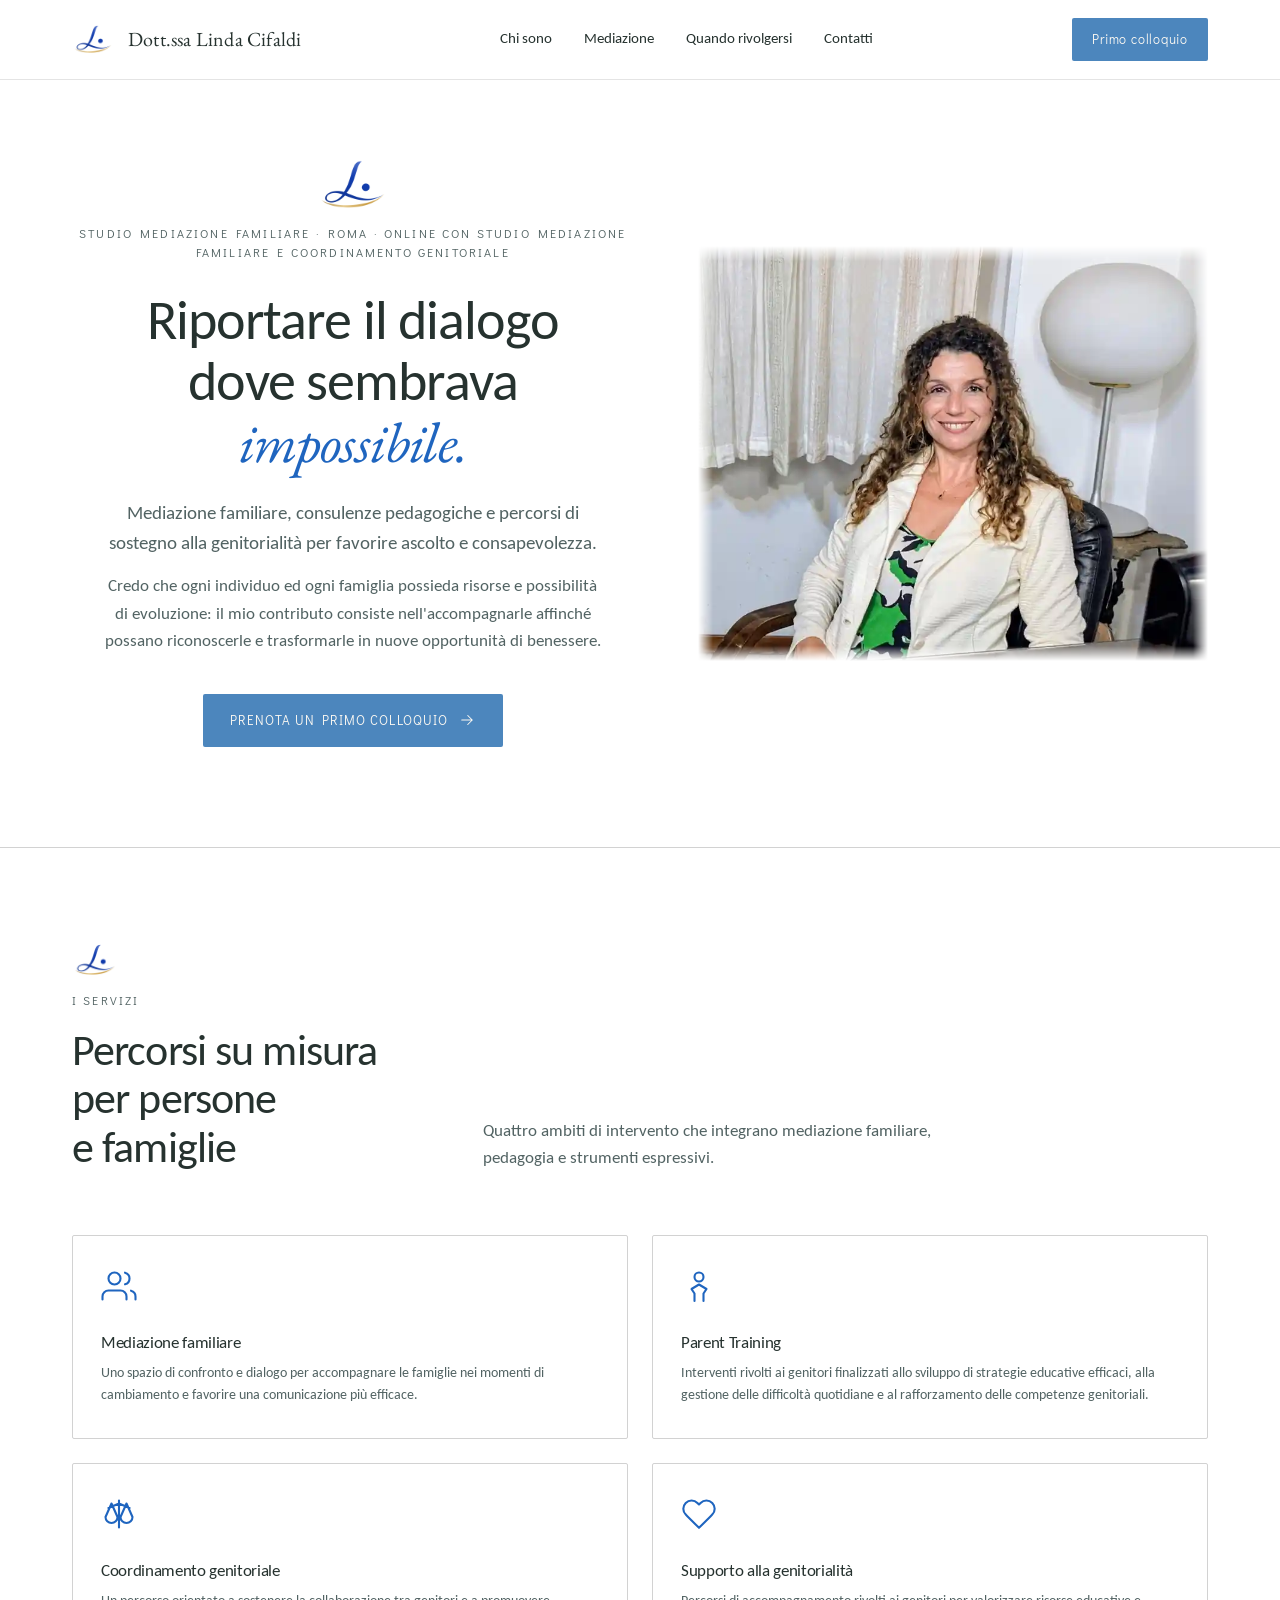
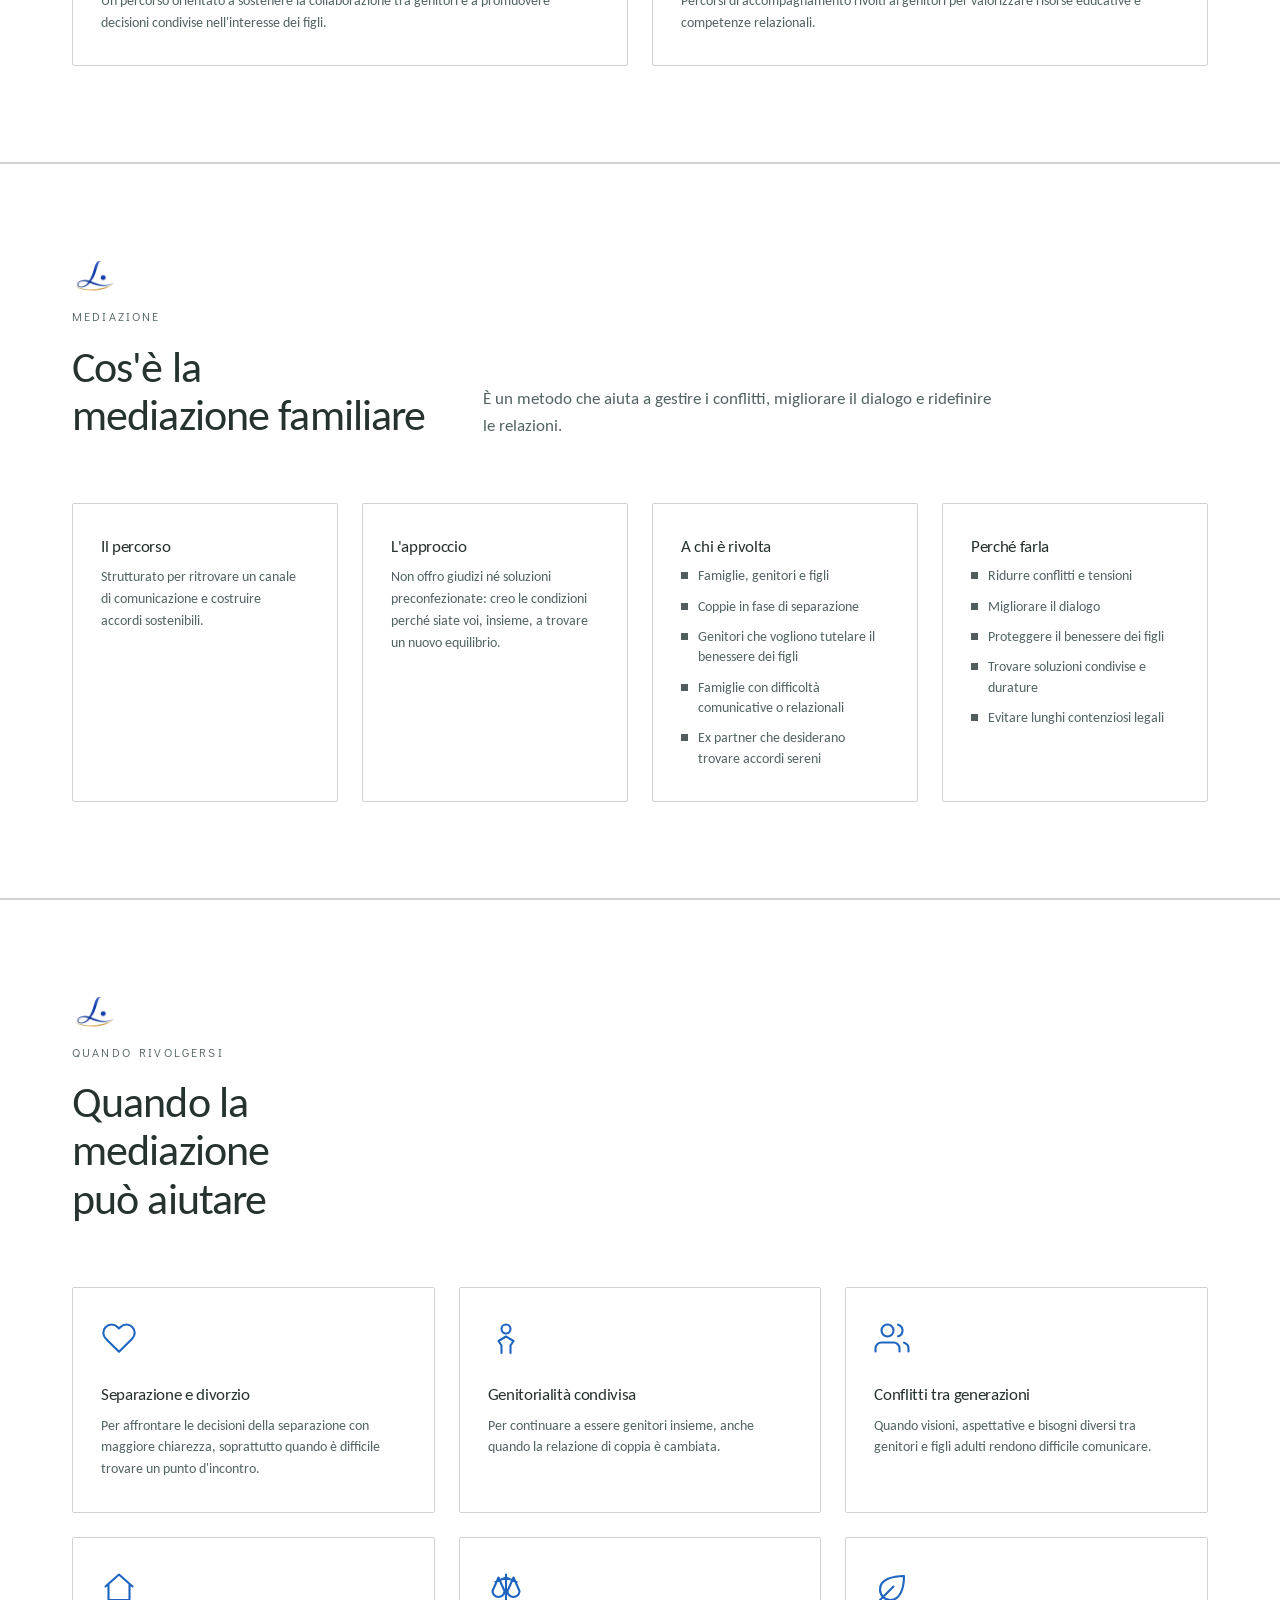
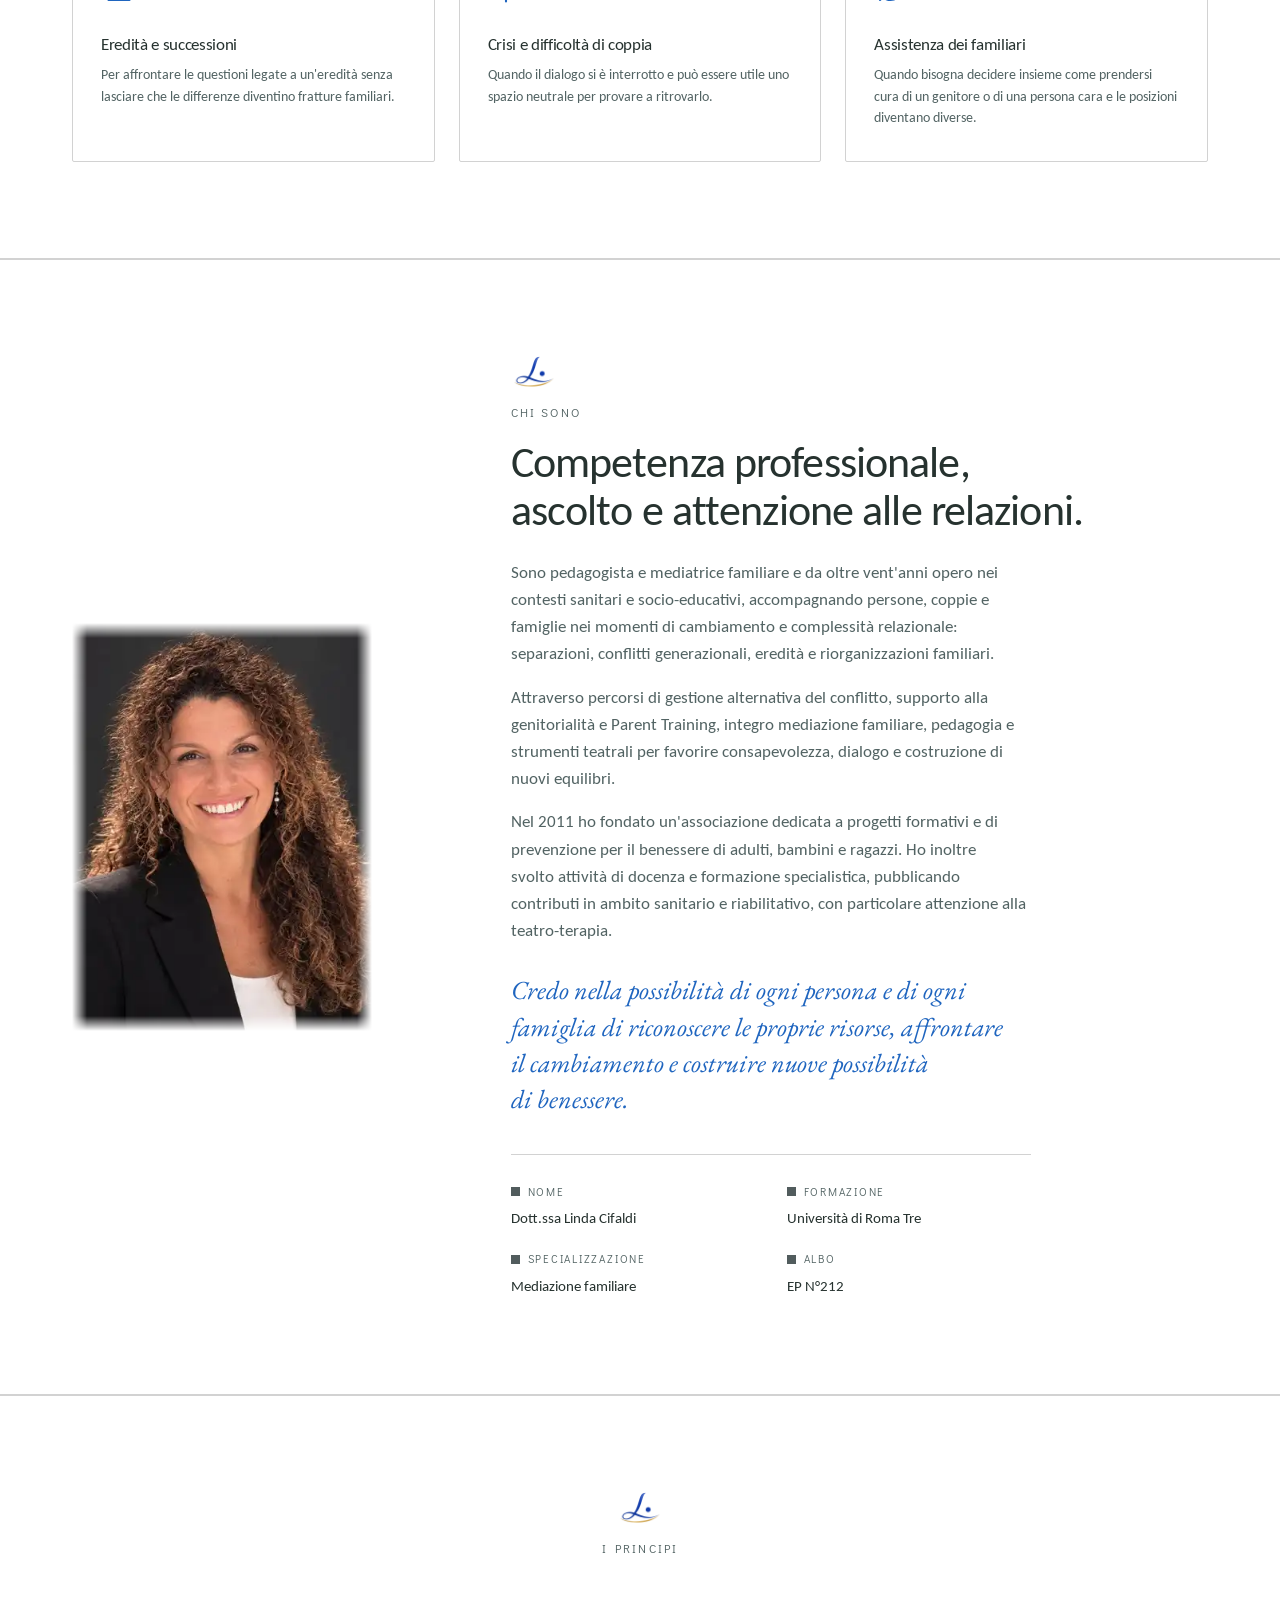
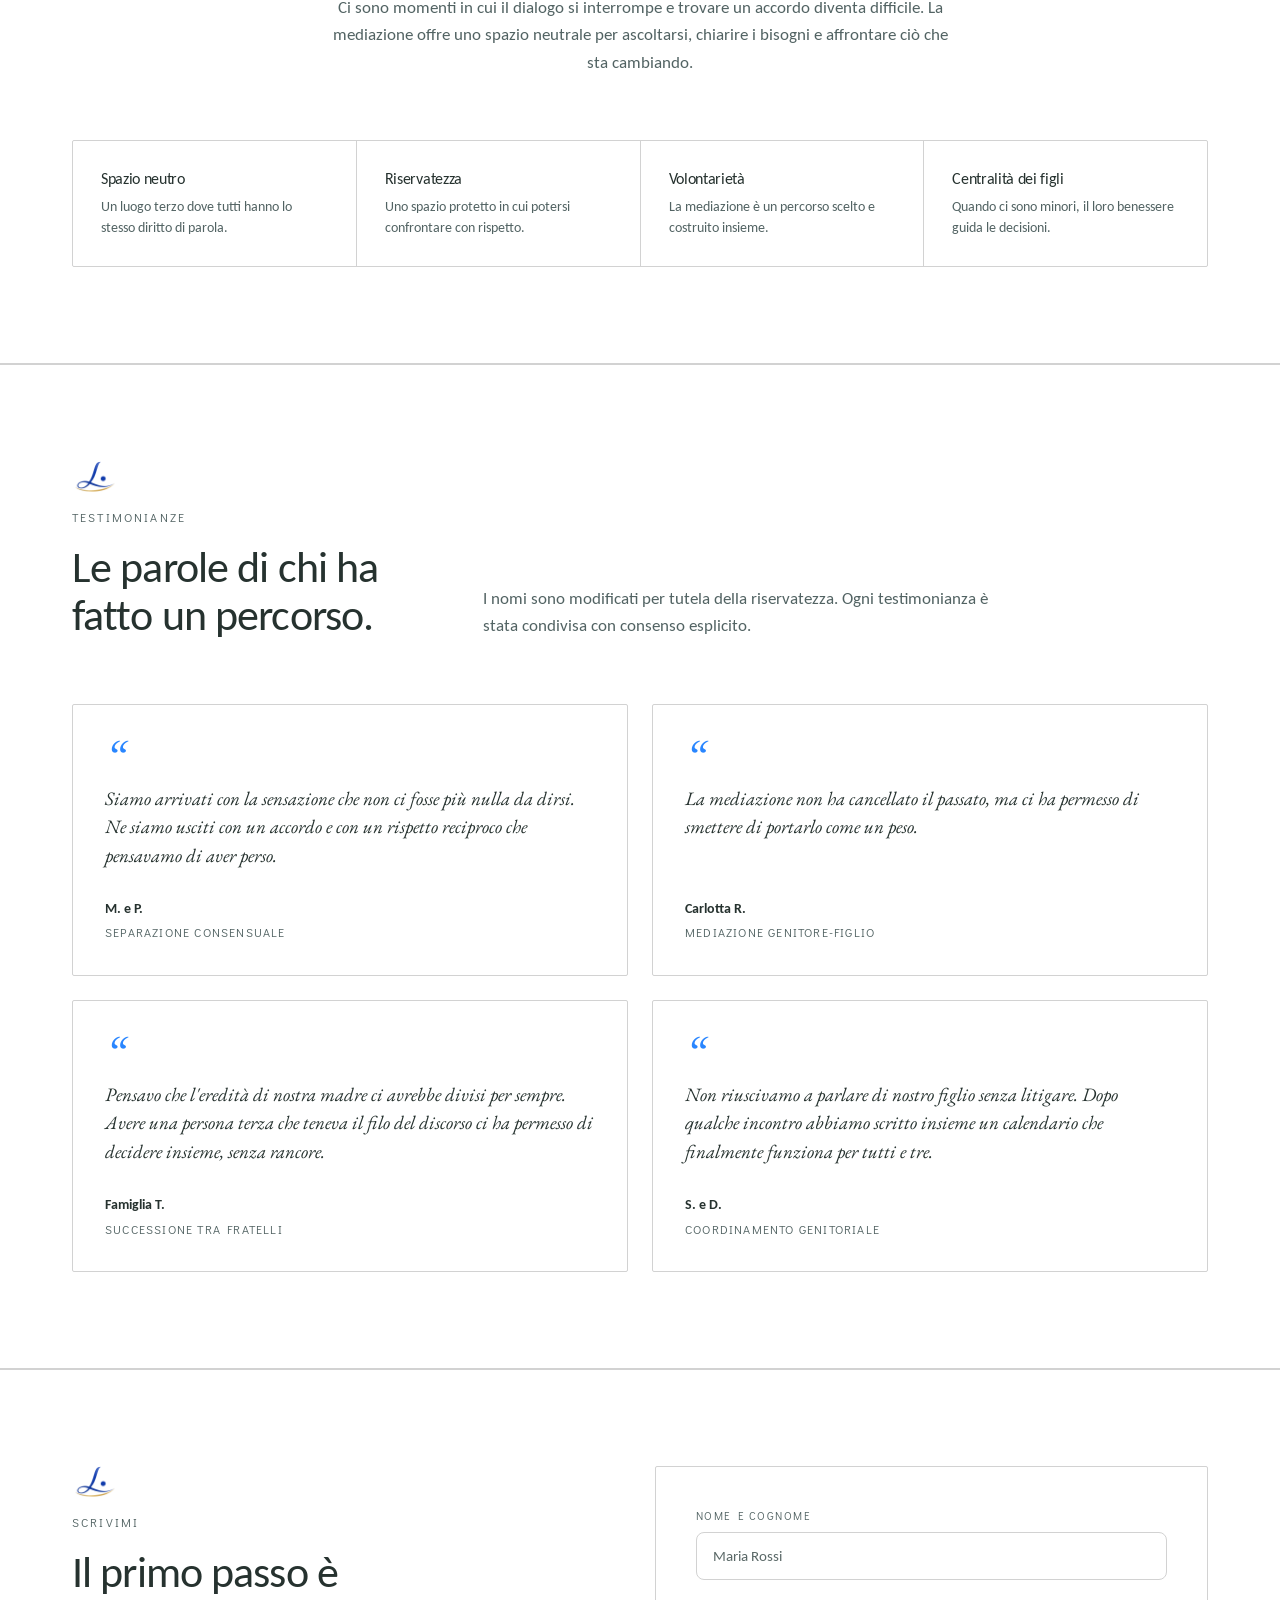
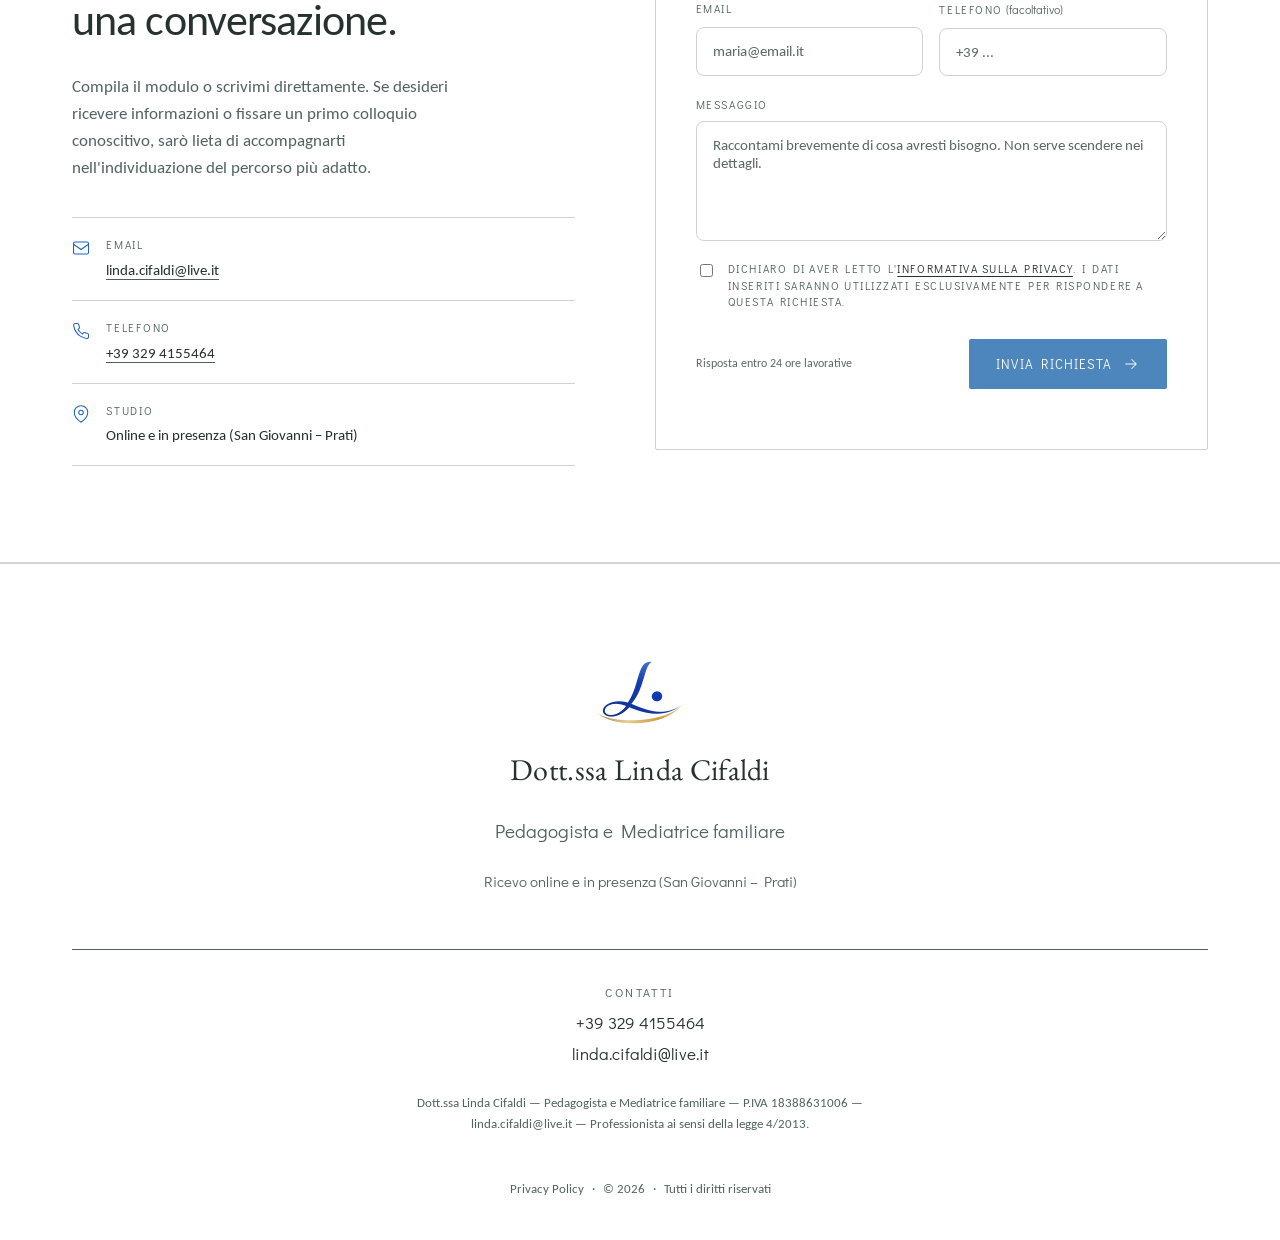
==== commit c1767594: "chore: moved blocks of main page" ====
--- a/index.html
+++ b/index.html
@@ -5,25 +5,26 @@
   <meta name="viewport" content="width=device-width, initial-scale=1">
   <title>Linda Cifaldi | Mediatrice familiare a Roma</title>
   <meta name="description" content="Dott.ssa Linda Cifaldi, pedagogista e mediatrice familiare a Roma. Mediazione familiare, parent training, coordinamento genitoriale e supporto alla genitorialità, online e in presenza.">
+  <meta name="keywords" content="Sostegno alla genitorialità Roma, Consulenze pedagogiche Roma, Parent training Roma Consulenza educativa per genitori, Difficoltà educative e gestione dei figli, Mediazione familiare Roma, Gestione conflitti familiari Roma, Accordi di separazione consensuale, Coordinamento genitoriale Roma, Come comunicare con i figli dopo la separazione, Pedagogista San Giovanni Roma,  Studio mediazione familiare Prati Roma, Pedagogista online / Consulenze educative online/mediazione familiare on line, Colloquio di sostegno alla genitorialità online, Come dire ai figli che ci separiamo senza traumatizzarlo?, Chi contattare a Roma o on line per un accordo di separazione consensuale senza litigare?, Mediatore familiare Roma: quanto costa e come funziona?, Come trovare un accordo sull'affidamento dei figli con l'ex partner?, Non andiamo più d'accordo con il partner ma vogliamo tutelare i figli, chi ci aiuta?, Cos'è il coordinamento genitoriale e quando serve?, Cos’è il Parent traning?">
   <meta name="author" content="Dott.ssa Linda Cifaldi">
   <meta name="robots" content="index, follow">
   <meta name="theme-color" content="#ffffff">
-  <link rel="canonical" href="https://www.lindacifaldi.it/">
+  <link rel="canonical" href="https://www.spaziomediazionefamiliare.com/">
 
   <meta property="og:type" content="website">
   <meta property="og:locale" content="it_IT">
   <meta property="og:site_name" content="Dott.ssa Linda Cifaldi">
-  <meta property="og:url" content="https://www.lindacifaldi.it/">
+  <meta property="og:url" content="https://www.spaziomediazionefamiliare.com/">
   <meta property="og:title" content="Linda Cifaldi | Mediatrice familiare a Roma">
   <meta property="og:description" content="Pedagogista e mediatrice familiare a Roma. Mediazione familiare, parent training, coordinamento genitoriale e supporto alla genitorialità, online e in presenza.">
-  <meta property="og:image" content="https://www.lindacifaldi.it/img/og-cover.png">
+  <meta property="og:image" content="https://www.spaziomediazionefamiliare.com/img/og-cover.png">
   <meta property="og:image:width" content="1200">
   <meta property="og:image:height" content="630">
   <meta property="og:image:alt" content="Logo L. e nome della Dott.ssa Linda Cifaldi, mediatrice familiare a Roma">
   <meta name="twitter:card" content="summary_large_image">
   <meta name="twitter:title" content="Linda Cifaldi | Mediatrice familiare a Roma">
   <meta name="twitter:description" content="Pedagogista e mediatrice familiare a Roma. Mediazione familiare, parent training e supporto alla genitorialità, online e in presenza.">
-  <meta name="twitter:image" content="https://www.lindacifaldi.it/img/og-cover.png">
+  <meta name="twitter:image" content="https://www.spaziomediazionefamiliare.com/img/og-cover.png">
 
   <link rel="icon" href="img/favicon-32.png" sizes="32x32" type="image/png">
   <link rel="icon" href="img/favicon-16.png" sizes="16x16" type="image/png">
@@ -41,8 +42,8 @@
     "@type": "ProfessionalService",
     "name": "Dott.ssa Linda Cifaldi — Mediazione familiare",
     "description": "Pedagogista e mediatrice familiare a Roma. Mediazione familiare, parent training, coordinamento genitoriale e supporto alla genitorialità, online e in presenza.",
-    "url": "https://www.lindacifaldi.it/",
-    "image": "https://www.lindacifaldi.it/img/og-cover.png",
+    "url": "https://www.spaziomediazionefamiliare.com/",
+    "image": "https://www.spaziomediazionefamiliare.com/img/og-cover.png",
     "telephone": "+393294155464",
     "email": "linda.cifaldi@live.it",
     "areaServed": { "@type": "City", "name": "Roma" },
@@ -101,15 +102,65 @@
       <div class="container"><div class="hero-grid">
         <div class="hero-text">
           <span class="logo-mark logo-mark--hero section-mark" aria-hidden="true"><span class="logo-layer logo-layer-blue"></span><span class="logo-layer logo-layer-gold"></span></span>
-          <span class="eyebrow hero-eyebrow">Studio mediazione familiare · Roma · Online</span>
+          <span class="eyebrow hero-eyebrow">Studio mediazione familiare · Roma · Online con Studio mediazione familiare e coordinamento genitoriale</span>
           <h1 class="sr-only">Dott.ssa Linda Cifaldi, pedagogista e mediatrice familiare a Roma</h1>
           <p class="hero-headline">Riportare il dialogo<br>dove sembrava <em>impossibile.</em></p>
-          <p class="hero-lede">Mediazione, relazione e strumenti espressivi per favorire ascolto, consapevolezza e cambiamento.</p>
+          <p class="hero-lede">Mediazione familiare, consulenze pedagogiche e percorsi di sostegno alla genitorialità per favorire ascolto e consapevolezza.</p>
           <p class="hero-lede">Credo che ogni individuo ed ogni famiglia possieda risorse e possibilità di evoluzione: il mio contributo consiste nell'accompagnarle affinché possano riconoscerle e trasformarle in nuove opportunità di benessere.</p>
           <div class="hero-actions"><a href="#contatti" class="btn btn-primary">Prenota un primo colloquio<svg class="btn-arrow" aria-hidden="true"><use href="#icon-arrow"></use></svg></a></div>
         </div>
         <div class="hero-image"><img class="soft-edge" src="img/linda-studio.webp" width="1400" height="1137" decoding="async" alt="La Dott.ssa Linda Cifaldi nel suo studio di mediazione familiare a Roma"></div>
       </div></div>
+    </section>
+
+    <!-- Servizi -->
+    <section class="services" id="servizi" data-band="even" aria-labelledby="servizi-titolo">
+      <div class="container">
+        <div class="section-head"><div>
+          <span class="logo-mark logo-mark--section section-mark" aria-hidden="true"><span class="logo-layer logo-layer-blue"></span><span class="logo-layer logo-layer-gold"></span></span>
+          <span class="eyebrow">I servizi</span><h2 id="servizi-titolo">Percorsi su misura per persone e famiglie</h2>
+        </div><p>Quattro ambiti di intervento che integrano mediazione familiare, pedagogia e strumenti espressivi.</p></div>
+        <div class="when-grid grid-2">
+          <article class="when-card"><svg class="icon" aria-hidden="true"><use href="#icon-users"></use></svg><h3>Mediazione familiare</h3><p>Uno spazio di confronto e dialogo per accompagnare le famiglie nei momenti di cambiamento e favorire una comunicazione più efficace.</p></article>
+          <article class="when-card"><svg class="icon" aria-hidden="true"><use href="#icon-child"></use></svg><h3>Parent Training</h3><p>Interventi rivolti ai genitori finalizzati allo sviluppo di strategie educative efficaci, alla gestione delle difficoltà quotidiane e al rafforzamento delle competenze genitoriali.</p></article>
+          <article class="when-card"><svg class="icon" aria-hidden="true"><use href="#icon-scale"></use></svg><h3>Coordinamento genitoriale</h3><p>Un percorso orientato a sostenere la collaborazione tra genitori e a promuovere decisioni condivise nell'interesse dei figli.</p></article>
+          <article class="when-card"><svg class="icon" aria-hidden="true"><use href="#icon-heart"></use></svg><h3>Supporto alla genitorialità</h3><p>Percorsi di accompagnamento rivolti ai genitori per valorizzare risorse educative e competenze relazionali.</p></article>
+        </div>
+      </div>
+    </section>
+
+    <!-- Mediazione familiare -->
+    <section class="service" id="mediazione" data-band="odd" aria-labelledby="mediazione-titolo">
+      <div class="container">
+        <div class="section-head"><div>
+          <span class="logo-mark logo-mark--section section-mark" aria-hidden="true"><span class="logo-layer logo-layer-blue"></span><span class="logo-layer logo-layer-gold"></span></span>
+          <span class="eyebrow">Mediazione</span><h2 id="mediazione-titolo">Cos'è la mediazione familiare</h2>
+        </div><p>È un metodo che aiuta a gestire i conflitti, migliorare il dialogo e ridefinire le relazioni.</p></div>
+        <div class="blobs">
+          <article class="blob"><h3>Il percorso</h3><p>Strutturato per ritrovare un canale di comunicazione e costruire accordi sostenibili.</p></article>
+          <article class="blob"><h3>L'approccio</h3><p>Non offro giudizi né soluzioni preconfezionate: creo le condizioni perché siate voi, insieme, a trovare un nuovo equilibrio.</p></article>
+          <article class="blob"><h3>A chi è rivolta</h3><ul><li>Famiglie, genitori e figli</li><li>Coppie in fase di separazione</li><li>Genitori che vogliono tutelare il benessere dei figli</li><li>Famiglie con difficoltà comunicative o relazionali</li><li>Ex partner che desiderano trovare accordi sereni</li></ul></article>
+          <article class="blob"><h3>Perché farla</h3><ul><li>Ridurre conflitti e tensioni</li><li>Migliorare il dialogo</li><li>Proteggere il benessere dei figli</li><li>Trovare soluzioni condivise e durature</li><li>Evitare lunghi contenziosi legali</li></ul></article>
+        </div>
+      </div>
+    </section>
+
+    <!-- Quando rivolgersi -->
+    <section class="when" id="quando-rivolgersi" data-band="odd" aria-labelledby="quando-titolo">
+      <div class="container">
+        <div class="section-head"><div>
+          <span class="logo-mark logo-mark--section section-mark" aria-hidden="true"><span class="logo-layer logo-layer-blue"></span><span class="logo-layer logo-layer-gold"></span></span>
+          <span class="eyebrow">Quando rivolgersi</span><h2 id="quando-titolo">Quando la mediazione può aiutare</h2>
+        </div></div>
+        <div class="when-grid">
+          <article class="when-card"><svg class="icon" aria-hidden="true"><use href="#icon-heart"></use></svg><h3>Separazione e divorzio</h3><p>Per affrontare le decisioni della separazione con maggiore chiarezza, soprattutto quando è difficile trovare un punto d'incontro.</p></article>
+          <article class="when-card"><svg class="icon" aria-hidden="true"><use href="#icon-child"></use></svg><h3>Genitorialità condivisa</h3><p>Per continuare a essere genitori insieme, anche quando la relazione di coppia è cambiata.</p></article>
+          <article class="when-card"><svg class="icon" aria-hidden="true"><use href="#icon-users"></use></svg><h3>Conflitti tra generazioni</h3><p>Quando visioni, aspettative e bisogni diversi tra genitori e figli adulti rendono difficile comunicare.</p></article>
+          <article class="when-card"><svg class="icon" aria-hidden="true"><use href="#icon-home"></use></svg><h3>Eredità e successioni</h3><p>Per affrontare le questioni legate a un'eredità senza lasciare che le differenze diventino fratture familiari.</p></article>
+          <article class="when-card"><svg class="icon" aria-hidden="true"><use href="#icon-scale"></use></svg><h3>Crisi e difficoltà di coppia</h3><p>Quando il dialogo si è interrotto e può essere utile uno spazio neutrale per provare a ritrovarlo.</p></article>
+          <article class="when-card"><svg class="icon" aria-hidden="true"><use href="#icon-leaf"></use></svg><h3>Assistenza dei familiari</h3><p>Quando bisogna decidere insieme come prendersi cura di un genitore o di una persona cara e le posizioni diventano diverse.</p></article>
+        </div>
+      </div>
     </section>
 
     <!-- Chi sono -->
@@ -134,38 +185,6 @@
       </div></div>
     </section>
 
-    <!-- Servizi -->
-    <section class="services" id="servizi" data-band="even" aria-labelledby="servizi-titolo">
-      <div class="container">
-        <div class="section-head"><div>
-          <span class="logo-mark logo-mark--section section-mark" aria-hidden="true"><span class="logo-layer logo-layer-blue"></span><span class="logo-layer logo-layer-gold"></span></span>
-          <span class="eyebrow">I servizi</span><h2 id="servizi-titolo">Percorsi su misura per persone e famiglie</h2>
-        </div><p>Quattro ambiti di intervento che integrano mediazione familiare, pedagogia e strumenti espressivi.</p></div>
-        <div class="when-grid grid-2">
-          <article class="when-card"><svg class="icon" aria-hidden="true"><use href="#icon-users"></use></svg><h3>Mediazione familiare</h3><p>Uno spazio di confronto e dialogo per accompagnare le famiglie nei momenti di cambiamento e favorire una comunicazione più efficace.</p></article>
-          <article class="when-card"><svg class="icon" aria-hidden="true"><use href="#icon-child"></use></svg><h3>Parent Training</h3><p>Interventi rivolti ai genitori finalizzati allo sviluppo di strategie educative efficaci, alla gestione delle difficoltà quotidiane e al rafforzamento delle competenze genitoriali.</p></article>
-          <article class="when-card"><svg class="icon" aria-hidden="true"><use href="#icon-scale"></use></svg><h3>Coordinamento genitoriale</h3><p>Un percorso orientato a sostenere la collaborazione tra genitori e a promuovere decisioni condivise nell'interesse dei figli.</p></article>
-          <article class="when-card"><svg class="icon" aria-hidden="true"><use href="#icon-heart"></use></svg><h3>Supporto alla genitorialità</h3><p>Percorsi di accompagnamento rivolti ai genitori per valorizzare risorse educative e competenze relazionali.</p></article>
-        </div>
-      </div>
-    </section>
-
-    <!-- Mediazione familiare -->
-    <section class="service" id="mediazione" data-band="odd" aria-labelledby="mediazione-titolo">
-      <div class="container">
-        <div class="section-head"><div>
-          <span class="logo-mark logo-mark--section section-mark" aria-hidden="true"><span class="logo-layer logo-layer-blue"></span><span class="logo-layer logo-layer-gold"></span></span>
-          <span class="eyebrow">Mediazione</span><h2 id="mediazione-titolo">Cos'è la mediazione familiare</h2>
-        </div><p>È un metodo che aiuta a gestire i conflitti, migliorare il dialogo e ridefinire le relazioni.</p></div>
-        <div class="blobs">
-          <article class="blob"><h3>Il percorso</h3><p>Strutturato per ritrovare un canale di comunicazione e costruire accordi sostenibili.</p></article>
-          <article class="blob"><h3>L'approccio</h3><p>Non offro giudizi né soluzioni preconfezionate: creo le condizioni perché siate voi, insieme, a trovare un nuovo equilibrio.</p></article>
-          <article class="blob"><h3>A chi è rivolta</h3><ul><li>Famiglie, genitori e figli</li><li>Coppie in fase di separazione</li><li>Genitori che vogliono tutelare il benessere dei figli</li><li>Famiglie con difficoltà comunicative o relazionali</li><li>Ex partner che desiderano trovare accordi sereni</li></ul></article>
-          <article class="blob"><h3>Perché farla</h3><ul><li>Ridurre conflitti e tensioni</li><li>Migliorare il dialogo</li><li>Proteggere il benessere dei figli</li><li>Trovare soluzioni condivise e durature</li><li>Evitare lunghi contenziosi legali</li></ul></article>
-        </div>
-      </div>
-    </section>
-
     <!-- Principi -->
     <section class="principles" id="principi" data-band="even" aria-labelledby="principi-titolo">
       <div class="container">
@@ -178,24 +197,6 @@
           <article class="what-feat"><h3>Riservatezza</h3><p>Uno spazio protetto in cui potersi confrontare con rispetto.</p></article>
           <article class="what-feat"><h3>Volontarietà</h3><p>La mediazione è un percorso scelto e costruito insieme.</p></article>
           <article class="what-feat"><h3>Centralità dei figli</h3><p>Quando ci sono minori, il loro benessere guida le decisioni.</p></article>
-        </div>
-      </div>
-    </section>
-
-    <!-- Quando rivolgersi -->
-    <section class="when" id="quando-rivolgersi" data-band="odd" aria-labelledby="quando-titolo">
-      <div class="container">
-        <div class="section-head"><div>
-          <span class="logo-mark logo-mark--section section-mark" aria-hidden="true"><span class="logo-layer logo-layer-blue"></span><span class="logo-layer logo-layer-gold"></span></span>
-          <span class="eyebrow">Quando rivolgersi</span><h2 id="quando-titolo">Quando la mediazione può aiutare</h2>
-        </div></div>
-        <div class="when-grid">
-          <article class="when-card"><svg class="icon" aria-hidden="true"><use href="#icon-heart"></use></svg><h3>Separazione e divorzio</h3><p>Per affrontare le decisioni della separazione con maggiore chiarezza, soprattutto quando è difficile trovare un punto d'incontro.</p></article>
-          <article class="when-card"><svg class="icon" aria-hidden="true"><use href="#icon-child"></use></svg><h3>Genitorialità condivisa</h3><p>Per continuare a essere genitori insieme, anche quando la relazione di coppia è cambiata.</p></article>
-          <article class="when-card"><svg class="icon" aria-hidden="true"><use href="#icon-users"></use></svg><h3>Conflitti tra generazioni</h3><p>Quando visioni, aspettative e bisogni diversi tra genitori e figli adulti rendono difficile comunicare.</p></article>
-          <article class="when-card"><svg class="icon" aria-hidden="true"><use href="#icon-home"></use></svg><h3>Eredità e successioni</h3><p>Per affrontare le questioni legate a un'eredità senza lasciare che le differenze diventino fratture familiari.</p></article>
-          <article class="when-card"><svg class="icon" aria-hidden="true"><use href="#icon-scale"></use></svg><h3>Crisi e difficoltà di coppia</h3><p>Quando il dialogo si è interrotto e può essere utile uno spazio neutrale per provare a ritrovarlo.</p></article>
-          <article class="when-card"><svg class="icon" aria-hidden="true"><use href="#icon-leaf"></use></svg><h3>Assistenza dei familiari</h3><p>Quando bisogna decidere insieme come prendersi cura di un genitore o di una persona cara e le posizioni diventano diverse.</p></article>
         </div>
       </div>
     </section>
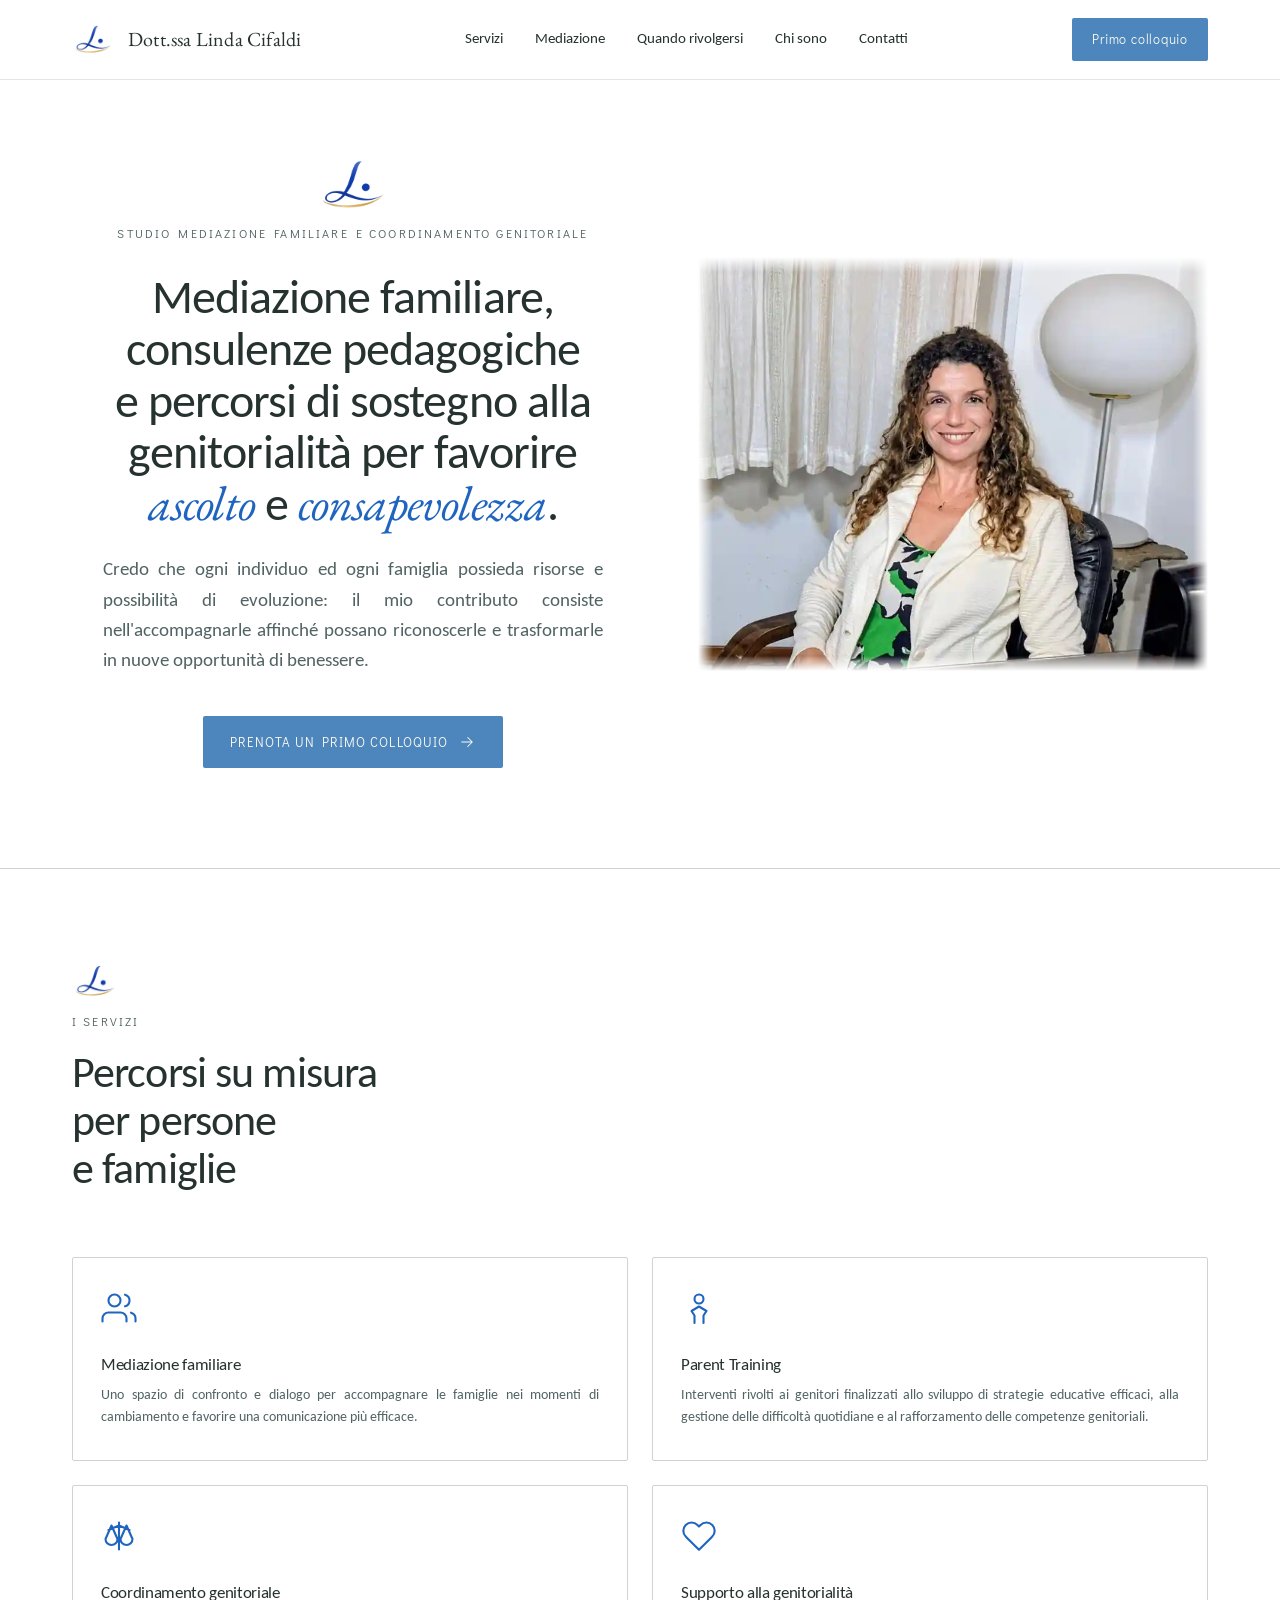
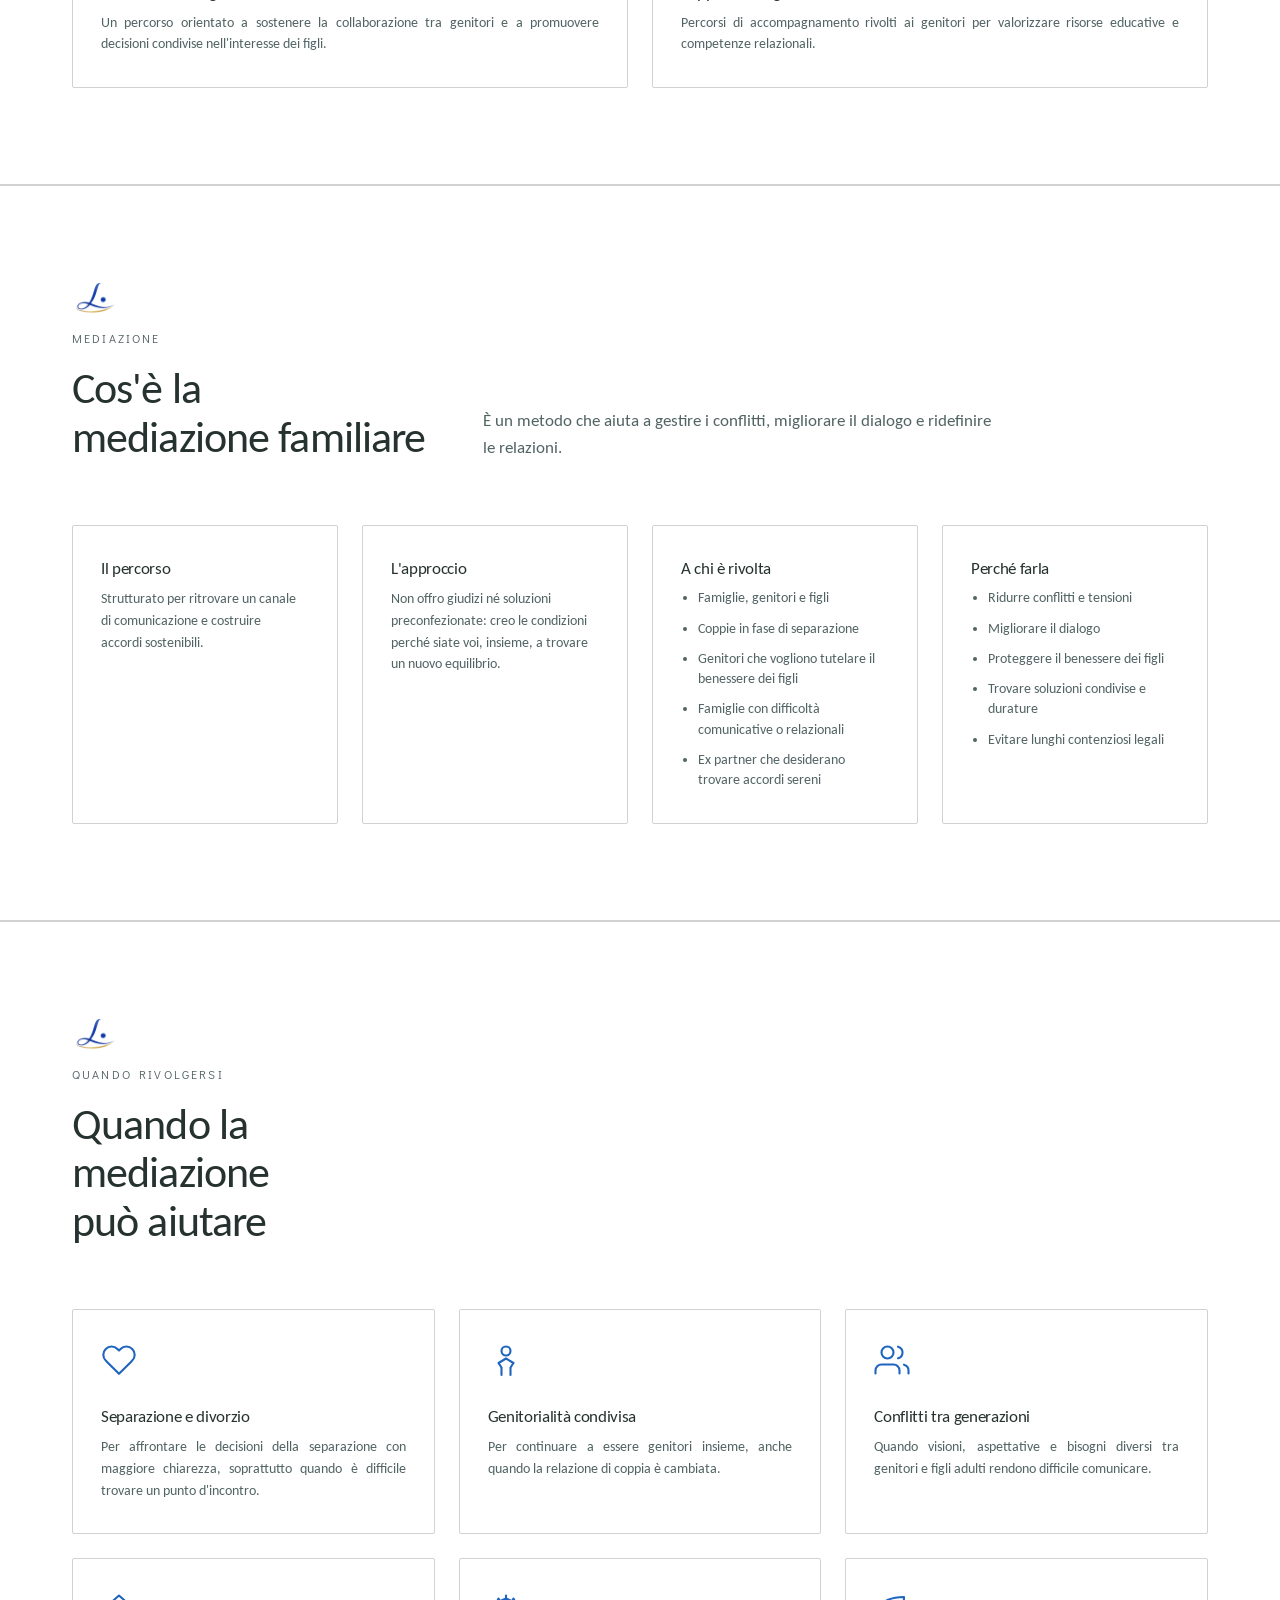
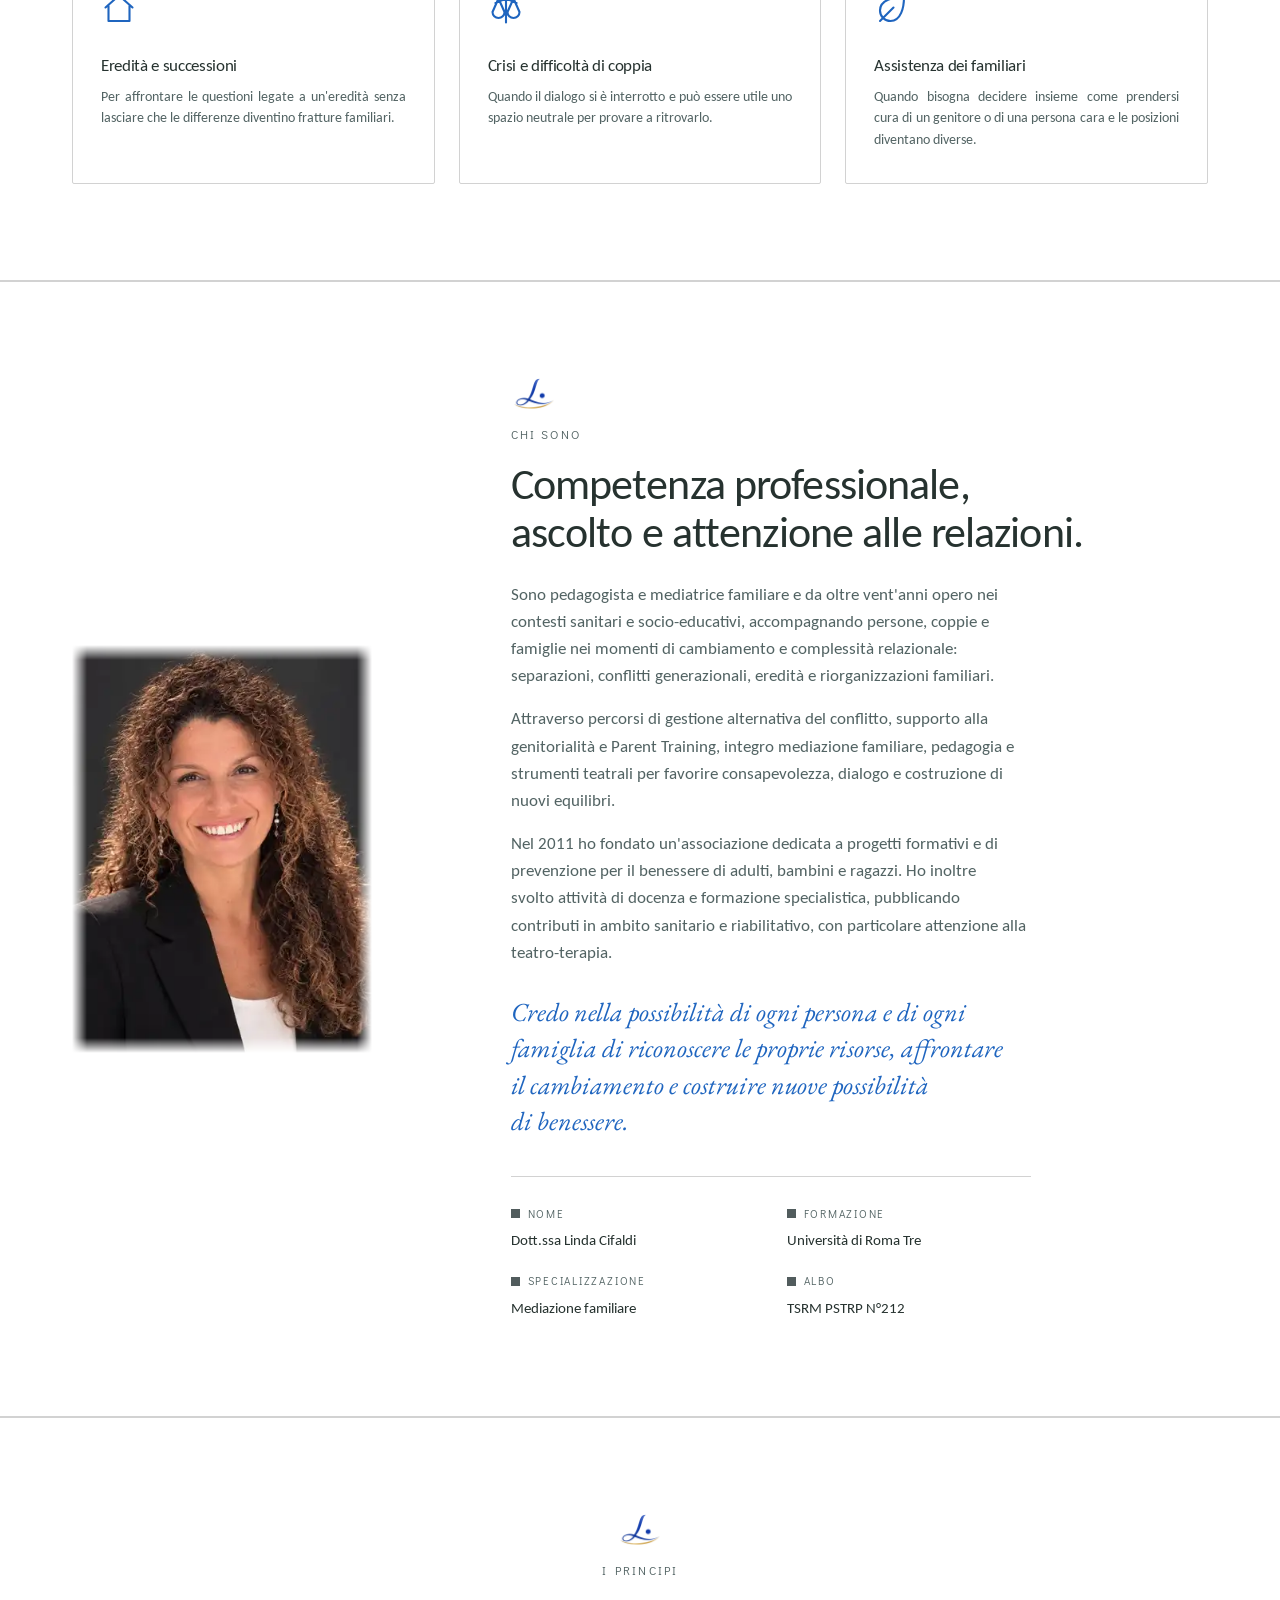
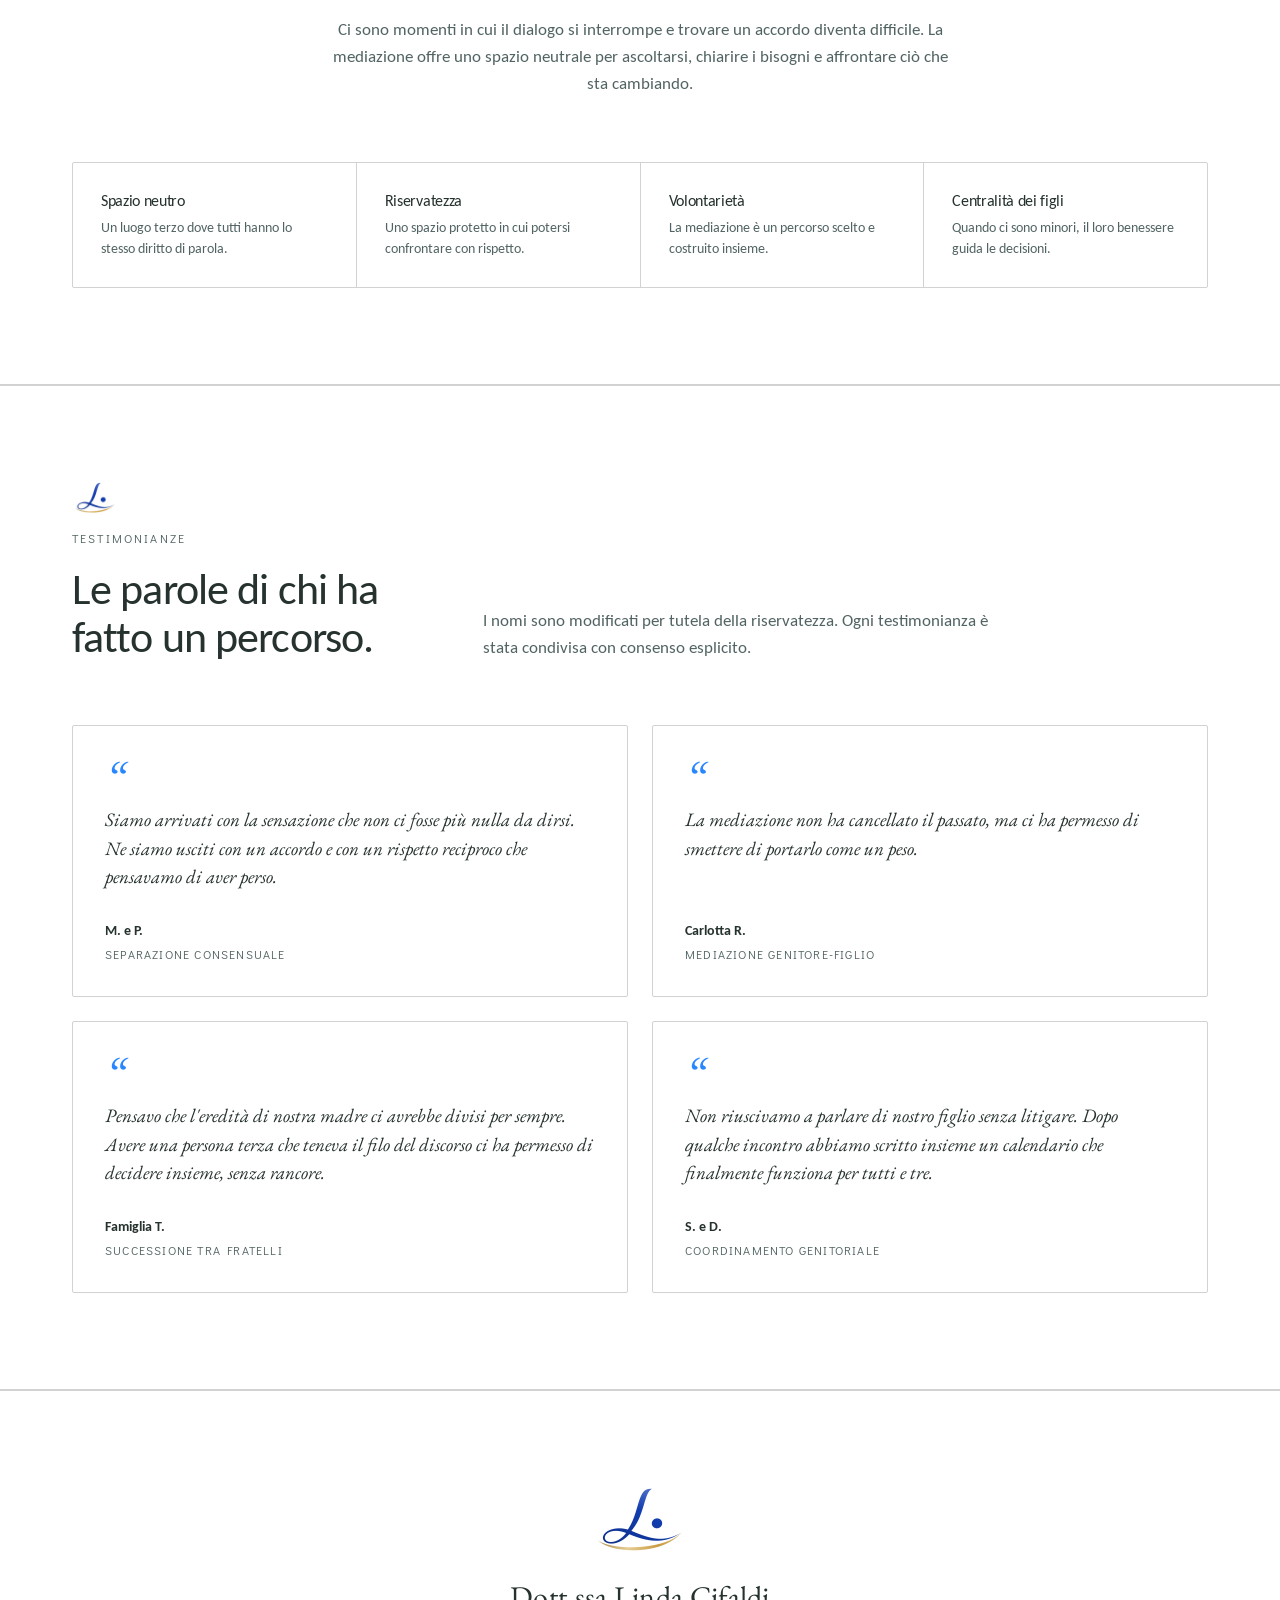
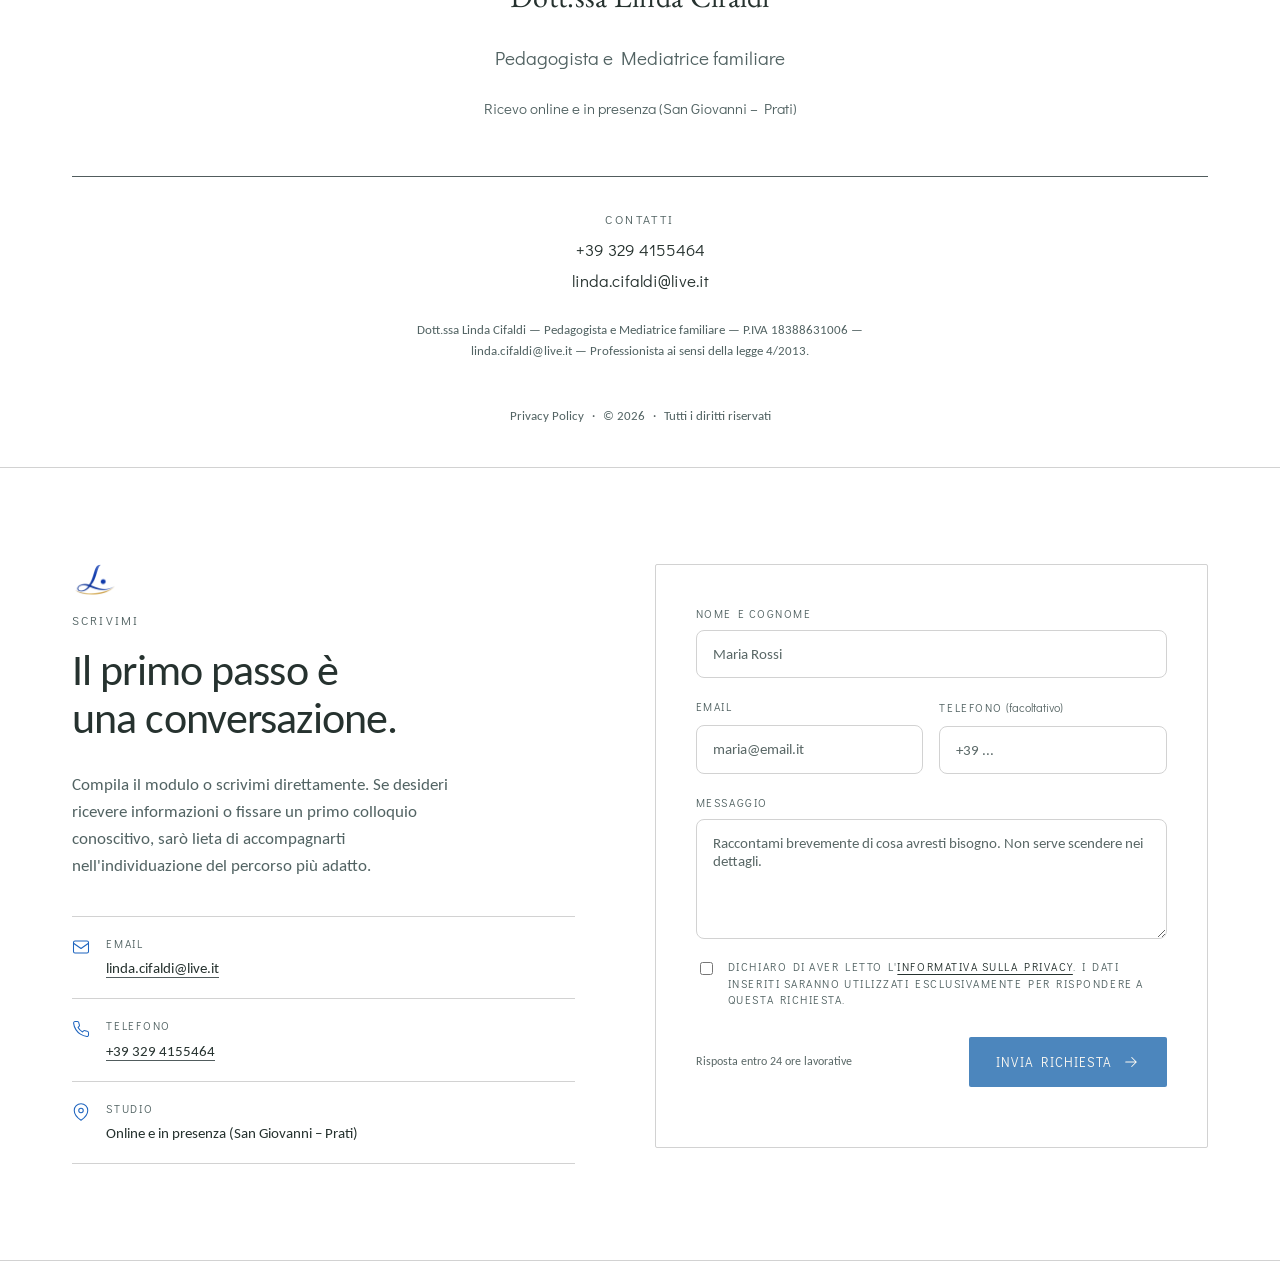
==== commit cf3e1cca: "feat: sistemato pagina" ====
--- a/index.html
+++ b/index.html
@@ -83,9 +83,10 @@
       </a>
       <input class="nav-menu-toggle" id="nav-menu-toggle" type="checkbox" aria-controls="menu-principale" aria-label="Mostra o nascondi il menu principale">
       <nav id="menu-principale" class="nav-links" aria-label="Menu principale">
-        <a href="#chi-sono">Chi sono</a>
+        <a href="#servizi">Servizi</a>
         <a href="#mediazione">Mediazione</a>
         <a href="#quando-rivolgersi">Quando rivolgersi</a>
+        <a href="#chi-sono">Chi sono</a>
         <a href="#contatti">Contatti</a>
       </nav>
       <a href="#contatti" class="nav-cta">Primo colloquio</a>
@@ -102,10 +103,9 @@
       <div class="container"><div class="hero-grid">
         <div class="hero-text">
           <span class="logo-mark logo-mark--hero section-mark" aria-hidden="true"><span class="logo-layer logo-layer-blue"></span><span class="logo-layer logo-layer-gold"></span></span>
-          <span class="eyebrow hero-eyebrow">Studio mediazione familiare · Roma · Online con Studio mediazione familiare e coordinamento genitoriale</span>
+          <span class="eyebrow hero-eyebrow">Studio mediazione familiare e coordinamento genitoriale</span>
           <h1 class="sr-only">Dott.ssa Linda Cifaldi, pedagogista e mediatrice familiare a Roma</h1>
-          <p class="hero-headline">Riportare il dialogo<br>dove sembrava <em>impossibile.</em></p>
-          <p class="hero-lede">Mediazione familiare, consulenze pedagogiche e percorsi di sostegno alla genitorialità per favorire ascolto e consapevolezza.</p>
+          <p class="hero-headline">Mediazione familiare, consulenze pedagogiche e percorsi di sostegno alla genitorialità per favorire <em>ascolto</em> e <em>consapevolezza</em>.</p>
           <p class="hero-lede">Credo che ogni individuo ed ogni famiglia possieda risorse e possibilità di evoluzione: il mio contributo consiste nell'accompagnarle affinché possano riconoscerle e trasformarle in nuove opportunità di benessere.</p>
           <div class="hero-actions"><a href="#contatti" class="btn btn-primary">Prenota un primo colloquio<svg class="btn-arrow" aria-hidden="true"><use href="#icon-arrow"></use></svg></a></div>
         </div>
@@ -116,10 +116,12 @@
     <!-- Servizi -->
     <section class="services" id="servizi" data-band="even" aria-labelledby="servizi-titolo">
       <div class="container">
-        <div class="section-head"><div>
-          <span class="logo-mark logo-mark--section section-mark" aria-hidden="true"><span class="logo-layer logo-layer-blue"></span><span class="logo-layer logo-layer-gold"></span></span>
-          <span class="eyebrow">I servizi</span><h2 id="servizi-titolo">Percorsi su misura per persone e famiglie</h2>
-        </div><p>Quattro ambiti di intervento che integrano mediazione familiare, pedagogia e strumenti espressivi.</p></div>
+        <div class="section-head">
+          <div>
+            <span class="logo-mark logo-mark--section section-mark" aria-hidden="true"><span class="logo-layer logo-layer-blue"></span><span class="logo-layer logo-layer-gold"></span></span>
+            <span class="eyebrow">I servizi</span><h2 id="servizi-titolo">Percorsi su misura per persone e famiglie</h2>
+          </div>
+        </div>
         <div class="when-grid grid-2">
           <article class="when-card"><svg class="icon" aria-hidden="true"><use href="#icon-users"></use></svg><h3>Mediazione familiare</h3><p>Uno spazio di confronto e dialogo per accompagnare le famiglie nei momenti di cambiamento e favorire una comunicazione più efficace.</p></article>
           <article class="when-card"><svg class="icon" aria-hidden="true"><use href="#icon-child"></use></svg><h3>Parent Training</h3><p>Interventi rivolti ai genitori finalizzati allo sviluppo di strategie educative efficaci, alla gestione delle difficoltà quotidiane e al rafforzamento delle competenze genitoriali.</p></article>
@@ -179,7 +181,7 @@
             <div><div class="label">Nome</div><div class="value">Dott.ssa Linda Cifaldi</div></div>
             <div><div class="label">Formazione</div><div class="value">Università di Roma Tre</div></div>
             <div><div class="label">Specializzazione</div><div class="value">Mediazione familiare</div></div>
-            <div><div class="label">Albo</div><div class="value">EP N°212</div></div>
+            <div><div class="label">Albo</div><div class="value">TSRM PSTRP N°212</div></div>
           </div>
         </div>
       </div></div>
@@ -216,48 +218,48 @@
         </div>
       </div>
     </section>
-
+    <!-- Piè di pagina -->
+    <footer>
+      <div class="container">
+        <div class="foot-card">
+          <span class="logo-mark logo-mark--footer" aria-hidden="true"><span class="logo-layer logo-layer-blue"></span><span class="logo-layer logo-layer-gold"></span></span>
+          <div class="foot-name">Dott.ssa Linda Cifaldi</div>
+          <div class="foot-role">Pedagogista e Mediatrice familiare</div>
+          <div class="foot-where">Ricevo online e in presenza (San Giovanni – Prati)</div>
+        </div>
+        <div class="foot-rule"></div>
+        <div class="foot-contact"><h2>Contatti</h2><div class="foot-lines"><a href="tel:+393294155464">+39 329 4155464</a><a href="mailto:linda.cifaldi@live.it">linda.cifaldi@live.it</a></div></div>
+        <p class="foot-vat">Dott.ssa Linda Cifaldi — Pedagogista e Mediatrice familiare — P.IVA 18388631006 — linda.cifaldi@live.it — Professionista ai sensi della legge 4/2013.</p>
+        <div class="foot-legal"><a href="privacy.html">Privacy Policy</a><span class="sep" aria-hidden="true">·</span><span>© 2026</span><span class="sep" aria-hidden="true">·</span><span>Tutti i diritti riservati</span></div>
+      </div>
+    </footer>
     <!-- Contatti -->
     <section class="contact" id="contatti" data-band="odd" aria-labelledby="contatti-titolo">
-      <div class="container"><div class="contact-grid">
-        <div class="contact-side">
-          <span class="logo-mark logo-mark--section section-mark" aria-hidden="true"><span class="logo-layer logo-layer-blue"></span><span class="logo-layer logo-layer-gold"></span></span>
-          <span class="eyebrow section-eyebrow">Scrivimi</span><h2 id="contatti-titolo">Il primo passo è una conversazione.</h2>
-          <p>Compila il modulo o scrivimi direttamente. Se desideri ricevere informazioni o fissare un primo colloquio conoscitivo, sarò lieta di accompagnarti nell'individuazione del percorso più adatto.</p>
-          <div class="contact-detail"><svg class="ico" aria-hidden="true"><use href="#icon-mail"></use></svg><div><div class="label">Email</div><div class="value"><a href="mailto:linda.cifaldi@live.it">linda.cifaldi@live.it</a></div></div></div>
-          <div class="contact-detail"><svg class="ico" aria-hidden="true"><use href="#icon-phone"></use></svg><div><div class="label">Telefono</div><div class="value"><a href="tel:+393294155464">+39 329 4155464</a></div></div></div>
-          <div class="contact-detail"><svg class="ico" aria-hidden="true"><use href="#icon-pin"></use></svg><div><div class="label">Studio</div><div class="value">Online e in presenza (San Giovanni – Prati)</div></div></div>
-        </div>
-        <form class="contact-form" id="contact-form" method="post" aria-labelledby="contatti-titolo">
-          <div class="field"><label for="name">Nome e cognome</label><input id="name" name="name" type="text" autocomplete="name" required placeholder="Maria Rossi"></div>
-          <div class="field-row">
-            <div class="field"><label for="email">Email</label><input id="email" name="email" type="email" autocomplete="email" required placeholder="maria@email.it"></div>
-            <div class="field"><label for="tel">Telefono <span class="opt">(facoltativo)</span></label><input id="tel" name="telefono" type="tel" autocomplete="tel" placeholder="+39 ..."></div>
+      <div class="container">
+        <div class="contact-grid">
+          <div class="contact-side">
+            <span class="logo-mark logo-mark--section section-mark" aria-hidden="true"><span class="logo-layer logo-layer-blue"></span><span class="logo-layer logo-layer-gold"></span></span>
+            <span class="eyebrow section-eyebrow">Scrivimi</span><h2 id="contatti-titolo">Il primo passo è una conversazione.</h2>
+            <p>Compila il modulo o scrivimi direttamente. Se desideri ricevere informazioni o fissare un primo colloquio conoscitivo, sarò lieta di accompagnarti nell'individuazione del percorso più adatto.</p>
+            <div class="contact-detail"><svg class="ico" aria-hidden="true"><use href="#icon-mail"></use></svg><div><div class="label">Email</div><div class="value"><a href="mailto:linda.cifaldi@live.it">linda.cifaldi@live.it</a></div></div></div>
+            <div class="contact-detail"><svg class="ico" aria-hidden="true"><use href="#icon-phone"></use></svg><div><div class="label">Telefono</div><div class="value"><a href="tel:+393294155464">+39 329 4155464</a></div></div></div>
+            <div class="contact-detail"><svg class="ico" aria-hidden="true"><use href="#icon-pin"></use></svg><div><div class="label">Studio</div><div class="value">Online e in presenza (San Giovanni – Prati)</div></div></div>
           </div>
-          <div class="field"><label for="message">Messaggio</label><textarea id="message" name="message" required placeholder="Raccontami brevemente di cosa avresti bisogno. Non serve scendere nei dettagli."></textarea></div>
-          <div class="hp-field" aria-hidden="true"><label for="website">Non compilare questo campo</label><input id="website" name="website" type="text" tabindex="-1" autocomplete="off"></div>
-          <div class="field"><label class="checkbox" for="privacy"><input id="privacy" name="presa_visione_privacy" type="checkbox" value="sì" required><span>Dichiaro di aver letto l'<a href="privacy.html" target="_blank" rel="noopener">informativa sulla privacy</a>. I dati inseriti saranno utilizzati esclusivamente per rispondere a questa richiesta.</span></label></div>
-          <div class="form-actions"><span class="note">Risposta entro 24 ore lavorative</span><button class="btn btn-primary" type="submit">Invia richiesta<svg class="btn-arrow" aria-hidden="true"><use href="#icon-arrow"></use></svg></button></div>
-          <p class="form-status" id="form-status" role="status" aria-live="polite"></p>
-        </form>
-      </div></div>
+          <form class="contact-form" id="contact-form" method="post" aria-labelledby="contatti-titolo">
+            <div class="field"><label for="name">Nome e cognome</label><input id="name" name="name" type="text" autocomplete="name" required placeholder="Maria Rossi"></div>
+            <div class="field-row">
+              <div class="field"><label for="email">Email</label><input id="email" name="email" type="email" autocomplete="email" required placeholder="maria@email.it"></div>
+              <div class="field"><label for="tel">Telefono <span class="opt">(facoltativo)</span></label><input id="tel" name="telefono" type="tel" autocomplete="tel" placeholder="+39 ..."></div>
+            </div>
+            <div class="field"><label for="message">Messaggio</label><textarea id="message" name="message" required placeholder="Raccontami brevemente di cosa avresti bisogno. Non serve scendere nei dettagli."></textarea></div>
+            <div class="hp-field" aria-hidden="true"><label for="website">Non compilare questo campo</label><input id="website" name="website" type="text" tabindex="-1" autocomplete="off"></div>
+            <div class="field"><label class="checkbox" for="privacy"><input id="privacy" name="presa_visione_privacy" type="checkbox" value="sì" required><span>Dichiaro di aver letto l'<a href="privacy.html" target="_blank" rel="noopener">informativa sulla privacy</a>. I dati inseriti saranno utilizzati esclusivamente per rispondere a questa richiesta.</span></label></div>
+            <div class="form-actions"><span class="note">Risposta entro 24 ore lavorative</span><button class="btn btn-primary" type="submit">Invia richiesta<svg class="btn-arrow" aria-hidden="true"><use href="#icon-arrow"></use></svg></button></div>
+            <p class="form-status" id="form-status" role="status" aria-live="polite"></p>
+          </form>
+        </div>
+      </div>
     </section>
   </main>
-
-  <!-- Piè di pagina -->
-  <footer>
-    <div class="container">
-      <div class="foot-card">
-        <span class="logo-mark logo-mark--footer" aria-hidden="true"><span class="logo-layer logo-layer-blue"></span><span class="logo-layer logo-layer-gold"></span></span>
-        <div class="foot-name">Dott.ssa Linda Cifaldi</div>
-        <div class="foot-role">Pedagogista e Mediatrice familiare</div>
-        <div class="foot-where">Ricevo online e in presenza (San Giovanni – Prati)</div>
-      </div>
-      <div class="foot-rule"></div>
-      <div class="foot-contact"><h2>Contatti</h2><div class="foot-lines"><a href="tel:+393294155464">+39 329 4155464</a><a href="mailto:linda.cifaldi@live.it">linda.cifaldi@live.it</a></div></div>
-      <p class="foot-vat">Dott.ssa Linda Cifaldi — Pedagogista e Mediatrice familiare — P.IVA 18388631006 — linda.cifaldi@live.it — Professionista ai sensi della legge 4/2013.</p>
-      <div class="foot-legal"><a href="privacy.html">Privacy Policy</a><span class="sep" aria-hidden="true">·</span><span>© 2026</span><span class="sep" aria-hidden="true">·</span><span>Tutti i diritti riservati</span></div>
-    </div>
-  </footer>
 </body>
 </html>
--- a/styles.min.css
+++ b/styles.min.css
@@ -1 +1 @@
-.sr-only,.svg-sprite{position:absolute;overflow:hidden}h1,h2,h3,h4{letter-spacing:-.02em}.btn,.logo,.nav-links a,a{text-decoration:none}.foot-card,.hero-headline,.hero-text,.hero-text h1,footer{text-align:center}@font-face{font-family:Carlito;src:url('fonts/carlito-400.woff2') format('woff2');font-weight:400;font-style:normal;font-display:swap}@font-face{font-family:Carlito;src:url('fonts/carlito-400-italic.woff2') format('woff2');font-weight:400;font-style:italic;font-display:swap}@font-face{font-family:Carlito;src:url('fonts/carlito-700.woff2') format('woff2');font-weight:700;font-style:normal;font-display:swap}@font-face{font-family:'EB Garamond';src:url('fonts/eb-garamond-400.woff2') format('woff2');font-weight:400;font-style:normal;font-display:swap}@font-face{font-family:'EB Garamond';src:url('fonts/eb-garamond-400-italic.woff2') format('woff2');font-weight:400;font-style:italic;font-display:swap}@font-face{font-family:'EB Garamond';src:url('fonts/eb-garamond-500.woff2') format('woff2');font-weight:500;font-style:normal;font-display:swap}@font-face{font-family:'EB Garamond';src:url('fonts/eb-garamond-500-italic.woff2') format('woff2');font-weight:500;font-style:italic;font-display:swap}@font-face{font-family:'Didact Gothic';src:url('fonts/didact-gothic-400.woff2') format('woff2');font-weight:400;font-style:normal;font-display:swap}:root{--bg:#FFFFFF;--bg-alt:#F3F3F3;--fg:#26322F;--fg-soft:#526363;--fg-mute:#5A6867;--primary:#2986FF;--primary-deep:#1F65BF;--accent:#515C5D;--line:#D2D2D2;--card:#FFFFFF;--cta:#4C86BD;--cta-deep:#3E6E9B;--cta-text:#FBF8F2;--band-odd:#FFFFFF;--band-even:#FFFFFF;--font-display:'Carlito','Calibri',system-ui,sans-serif;--font-body:'Carlito','Calibri',system-ui,sans-serif;--font-serif:'EB Garamond',Garamond,Georgia,serif;--font-ui:'Didact Gothic','Century Gothic',system-ui,sans-serif;--maxw:1200px;--header-h:80px;--logo-blue:#0F3BAE;--logo-blue-lite:#7D96DC;--logo-blue-deep:#0B2B80;--logo-gold:#C89A3F;--logo-gold-lite:#E7CC91;--logo-gold-deep:#98742F}*{box-sizing:border-box}html{scroll-behavior:smooth}footer[id],section[id]{scroll-margin-top:calc(var(--header-h) + 16px)}main[tabindex="-1"]:focus,section[tabindex="-1"]:focus{outline:0}:focus-visible{outline:3px solid var(--primary-deep);outline-offset:3px;border-radius:2px}.btn:focus-visible,.nav-cta:focus-visible{outline-offset:4px}.sr-only{width:1px;height:1px;padding:0;margin:-1px;clip:rect(0 0 0 0);clip-path:inset(50%);white-space:nowrap;border:0}.container,.nav-inner{max-width:var(--maxw);margin:0 auto}.skip-link{position:absolute;left:16px;top:-100px;z-index:200;background:var(--fg);color:var(--bg);padding:12px 20px;border-radius:2px;font-size:14px;transition:top .15s}.skip-link:focus{top:16px}@media (prefers-reduced-motion:reduce){html{scroll-behavior:auto}*,::after,::before{animation-duration:0s!important;animation-iteration-count:1!important;transition-duration:0s!important}}body,html{margin:0;padding:0;background:var(--bg);color:var(--fg);font-family:var(--font-body);font-size:17px;line-height:1.6;-webkit-font-smoothing:antialiased;font-feature-settings:'ss01','cv11'}img{max-width:100%;display:block}.svg-sprite{width:0;height:0}.btn-arrow,.ico,.icon{fill:none;stroke:currentColor;stroke-width:1.4;stroke-linecap:round;stroke-linejoin:round}a{color:inherit}.container{padding:0 32px}.eyebrow{font-family:var(--font-ui);font-size:12px;letter-spacing:.18em;text-transform:uppercase;color:var(--fg-soft);font-weight:400}.logo-mark{position:relative;display:inline-block;flex-shrink:0}.logo,.nav-inner{align-items:center}.logo-mark--nav{width:42px;height:28px}.logo-mark--hero{width:72px;height:48px}.logo-mark--section{width:46px;height:31px}.logo-mark--footer{width:96px;height:64px}.logo-layer{position:absolute;inset:0;-webkit-mask-repeat:no-repeat;mask-repeat:no-repeat;-webkit-mask-size:100% 100%;mask-size:100% 100%}.logo-layer-blue{-webkit-mask-image:url("img/logo-mask-blue.png");mask-image:url("img/logo-mask-blue.png");background-image:linear-gradient(205deg,var(--logo-blue-lite) 0,var(--logo-blue) 42%,var(--logo-blue-deep) 100%)}.logo-layer-gold{-webkit-mask-image:url("img/logo-mask-gold.png");mask-image:url("img/logo-mask-gold.png");background-image:linear-gradient(92deg,var(--logo-gold-deep) 0,var(--logo-gold-lite) 38%,var(--logo-gold) 70%,var(--logo-gold-lite) 100%)}.soft-edge{-webkit-mask-image:linear-gradient(to right,transparent 0,#000 15px,#000 calc(100% - 15px),transparent 100%),linear-gradient(to bottom,transparent 0,#000 15px,#000 calc(100% - 15px),transparent 100%);mask-image:linear-gradient(to right,transparent 0,#000 15px,#000 calc(100% - 15px),transparent 100%),linear-gradient(to bottom,transparent 0,#000 15px,#000 calc(100% - 15px),transparent 100%);-webkit-mask-composite:source-in;mask-composite:intersect}h1,h2,h3,h4{font-family:var(--font-display);font-weight:500;margin:0;color:var(--fg);text-wrap:balance}h1,h2{font-weight:400}h1{font-size:clamp(38px, 4.4vw, 62px);line-height:1.08}h2{font-size:clamp(32px, 3.6vw, 44px);line-height:1.1}h3{font-size:22px;line-height:1.3;font-weight:500}p{margin:0;text-wrap:pretty}.nav{position:sticky;top:0;z-index:50;background:color-mix(in oklab,var(--bg) 88%,transparent);backdrop-filter:saturate(140%) blur(10px);-webkit-backdrop-filter:saturate(140%) blur(10px);border-bottom:1px solid color-mix(in oklab,var(--line) 60%,transparent)}.nav-inner{display:flex;justify-content:space-between;padding:18px 32px}.logo{display:inline-flex;gap:10px}.btn,.nav-toggle{align-items:center;cursor:pointer}.logo .dot{color:var(--primary)}.about-content .quote,.hero h1 em,.hero-headline em{color:var(--primary-deep);font-weight:400;font-style:italic}.logo-name{font-family:var(--font-serif);font-size:20px;letter-spacing:.01em;color:var(--fg);font-weight:400;text-transform:none;margin-left:4px}.nav-links{display:flex;gap:32px;font-size:15px;color:var(--fg)}.nav-menu-toggle,.nav-toggle,.nav-toggle .icon-close{display:none}.nav-links a{padding:4px 0;border-bottom:2px solid transparent}.nav-links a:hover{color:var(--fg);border-bottom-color:var(--accent)}.nav-links a[aria-current=true]{border-bottom-color:var(--primary-deep);color:var(--fg)}.blob,.nav-toggle{border:1px solid var(--line)}.nav-toggle{justify-content:center;width:44px;height:44px;background:0 0;border-radius:2px;color:var(--fg);padding:0}.btn,.nav-cta{font-size:13px;border-radius:2px;font-family:var(--font-ui)}.btn-primary,.nav-cta{color:var(--cta-text,var(--bg))}.nav-toggle svg{width:20px;height:20px}.nav-cta{letter-spacing:.06em;background:var(--cta,var(--fg));padding:11px 20px;transition:opacity .2s}.nav-cta:hover{opacity:.85}.hero,.hero-image,section{position:relative}.btn{display:inline-flex;gap:10px;padding:15px 26px;letter-spacing:.08em;text-transform:uppercase;font-weight:400;border:1px solid transparent;transition:.2s}.about,.about-creds,.contact-detail,.testimonials,.when,section[data-band=even],section[data-band=odd]{border-top:1px solid var(--line)}.about,.contact-detail:last-child,.testimonials,.when,section[data-band=even],section[data-band=odd]{border-bottom:1px solid var(--line)}.btn-primary{background:var(--cta,var(--fg))}.blob,.what-feat{background:var(--card)}.btn-primary:hover{background:var(--cta-deep,var(--primary-deep));transform:translateY(-1px)}.btn-arrow{width:18px;height:18px;transition:transform .2s}.btn:hover .btn-arrow{transform:translateX(3px)}.hero{padding:80px 0 100px}.hero-grid{display:grid;grid-template-columns:1.1fr 1fr;gap:64px;align-items:center}.hero-text{display:flex;flex-direction:column;align-items:center}.hero-headline{font-family:var(--font-display);font-weight:400;letter-spacing:-.02em;margin:0;color:var(--fg);text-wrap:balance;font-size:clamp(38px, 4.4vw, 62px);line-height:1.08}.about-content .quote,.foot-name,.hero h1 em,.hero-headline em,.testi blockquote{font-family:var(--font-serif)}.hero-eyebrow{display:inline-flex;align-items:center;gap:10px;margin-bottom:28px}.hero-eyebrow::before{content:'';width:24px;height:1px;background:var(--fg-mute);display:none}.about-content p,.blob p,.blob ul li,.hero-lede,.section-head p,.what-feat p,.when-card p{color:var(--fg-soft)}.hero-lede{margin-top:24px;font-size:19px;max-width:500px;line-height:1.6}.hero-lede+.hero-lede{margin-top:14px;font-size:17px}.hero-actions{margin-top:40px;display:flex;gap:14px;flex-wrap:wrap}.hero-image{aspect-ratio:1896/1540;overflow:visible}.about-image img,.hero-image img{width:100%;height:100%;object-fit:cover}@media (max-width:1100px){.hero-grid{grid-template-columns:1fr;gap:40px}.hero-image{max-width:560px;margin:0 auto}}section{padding:96px 0}section[data-band=odd]{background:var(--band-odd,var(--bg))}section[data-band=even]{background:var(--band-even,var(--bg-alt))}.section-head{display:grid;grid-template-columns:1fr 2fr;gap:48px;margin-bottom:64px;align-items:end}.section-eyebrow,.section-head .eyebrow,.section-mark{display:block;margin-bottom:16px}.section-head.center{grid-template-columns:1fr;justify-items:center;text-align:center;gap:20px}.section-head.center>div{display:flex;flex-direction:column;align-items:center}.section-head.center p{max-width:640px}.testi-grid.testi-grid-2,.when-grid.grid-2{grid-template-columns:repeat(2,1fr)}.section-head p{font-size:17px;max-width:520px}@media (max-width:760px){.nav-links,.nav-links a{border-bottom:1px solid var(--line)}.nav-inner{position:relative}.nav-menu-toggle{display:block;position:absolute;top:18px;right:32px;z-index:2;width:44px;height:44px;margin:0;opacity:0;cursor:pointer}.nav-toggle{display:inline-flex}.nav-cta,.nav-links,.nav-menu-toggle:checked~.nav-toggle .icon-menu{display:none}.nav-links{position:absolute;top:100%;left:0;right:0;flex-direction:column;gap:4px;background:var(--bg);padding:12px 32px 20px}.nav-menu-toggle:checked~.nav-links{display:flex}.nav-menu-toggle:checked~.nav-toggle .icon-close{display:block}.nav-menu-toggle:focus-visible~.nav-toggle{outline:3px solid var(--primary-deep);outline-offset:3px}.nav-links a{padding:12px 0}.nav-links a[aria-current=true]{border-bottom-color:var(--primary-deep)}.when-grid.grid-2{grid-template-columns:1fr}.section-head{grid-template-columns:1fr;gap:16px;margin-bottom:40px}}.about-grid{display:grid;grid-template-columns:0.72fr 1.4fr;gap:80px;align-items:center}.about-image{aspect-ratio:753/1024;overflow:visible;max-width:300px;width:100%}.about-content h2{margin-bottom:24px}.about-content .quote{font-size:26px;line-height:1.4;margin:28px 0 0;max-width:520px}.about-content p{margin-bottom:16px;max-width:520px}.about-creds{margin-top:36px;display:grid;grid-template-columns:1fr 1fr;gap:20px 32px;padding-top:28px;max-width:520px}.about-creds div .label{font-family:var(--font-ui);font-size:11px;letter-spacing:.16em;text-transform:uppercase;color:var(--fg-soft);margin-bottom:6px;display:flex;align-items:center;gap:8px}.field label .opt,.testi cite strong{text-transform:none;letter-spacing:0}.about-creds div .label::before{content:'';width:9px;height:9px;background:var(--accent);flex-shrink:0}.about-creds div .value,.contact-detail .value{font-size:15px;color:var(--fg)}.what-feat{padding:28px}.blob,.when-card{padding:32px 28px;transition:transform .3s,box-shadow .3s}.what-feat h3,.what-feat h4{font-size:16px;font-weight:500;margin-bottom:6px}.what-feat p{font-size:14px;line-height:1.5;margin:0}.blobs{display:grid;grid-template-columns:repeat(4,1fr);gap:24px;align-items:stretch}.blob{border-radius:2px;display:flex;flex-direction:column}.princ-grid,.testi{border:1px solid var(--line)}.blob:hover,.when-card:hover{transform:translateY(-3px);box-shadow:0 12px 32px -16px rgba(0,0,0,.12)}.blob h3,.blob h4,.when-card h3,.when-card h4{font-size:17px;font-weight:500;margin-bottom:8px}.blob p,.when-card p{font-size:14px;line-height:1.55}.blob ul{list-style:none;margin:0;padding:0;display:grid;gap:10px}.blob ul li{font-size:14px;line-height:1.45;display:flex;gap:10px;align-items:flex-start}.blob ul li::before{content:'';width:7px;height:7px;background:var(--accent);flex-shrink:0;margin-top:6px}@media (max-width:1000px){.blobs{grid-template-columns:repeat(2,1fr);gap:24px}}@media (max-width:560px){.blobs{grid-template-columns:1fr}}.princ-grid{display:grid;grid-template-columns:repeat(4,1fr);gap:1px;background:var(--line);border-radius:2px;overflow:hidden}.testi,.when-card,form.contact-form{background:var(--card)}@media (max-width:880px){.about-grid{grid-template-columns:1fr;gap:40px}.princ-grid{grid-template-columns:repeat(2,1fr)}.testi-grid.testi-grid-2{grid-template-columns:1fr}}@media (max-width:520px){.princ-grid{grid-template-columns:1fr}}.when-grid{display:grid;grid-template-columns:repeat(auto-fit,minmax(min(280px,100%),1fr));gap:24px;margin-top:8px}.when-card{border-radius:2px;border:1px solid var(--line)}.when-card .icon{width:36px;height:36px;margin-bottom:20px;color:var(--primary-deep)}.testi-grid{display:grid;grid-template-columns:repeat(3,1fr);gap:24px}.testi{border-radius:2px;padding:32px;display:flex;flex-direction:column;justify-content:space-between;gap:28px}.testi blockquote{margin:0;font-size:19px;line-height:1.5;color:var(--fg);font-style:italic;font-weight:400}.testi blockquote::before{content:'“';display:block;font-size:48px;line-height:.5;color:var(--primary);margin-bottom:16px;margin-top:8px}.testi cite{font-style:normal;font-family:var(--font-ui);font-size:12px;color:var(--fg-soft);letter-spacing:.1em;text-transform:uppercase}.contact-detail .label,.field label{font-family:var(--font-ui);font-size:11px;text-transform:uppercase}.testi cite strong{display:block;color:var(--fg);font-family:var(--font-body);font-weight:700;font-size:14px;margin-bottom:3px}.contact-grid{display:grid;grid-template-columns:1fr 1.1fr;gap:80px;align-items:start}.contact-side h2{margin-bottom:28px;max-width:380px}.contact-side p{color:var(--fg-soft);margin-bottom:36px;max-width:380px}.contact-detail{display:flex;align-items:flex-start;gap:16px;padding:18px 0}.contact-detail .ico{width:18px;height:18px;margin-top:3px;color:var(--primary-deep);flex-shrink:0}.contact-detail .label{letter-spacing:.16em;color:var(--fg-soft);margin-bottom:4px}form.contact-form{border:1px solid var(--line);border-radius:2px;padding:40px;display:grid;gap:20px}.field{display:grid;gap:8px}.field label .opt{font-size:12px;color:var(--fg-mute)}.contact-detail .value a,.foot-lines a{color:var(--fg);text-decoration:none}.contact-detail .value a{border-bottom:1px solid var(--accent)}.contact-detail .value a:hover{border-bottom-color:var(--fg)}.field input,.field textarea,.nav-back{border:1px solid var(--line);transition:border-color .2s,background .2s}.checkbox,.field label,.form-status{color:var(--fg-soft)}.checkbox a,.foot-legal a:hover,.foot-lines a:hover,.privacy-section a{text-decoration:underline;text-underline-offset:3px}.field label{letter-spacing:.14em;font-weight:400}.field input::placeholder,.field textarea::placeholder{color:var(--fg-mute);opacity:1}.hp-field{position:absolute;left:-10000px;width:1px;height:1px;overflow:hidden}.field input,.field textarea{font-family:inherit;font-size:15px;color:var(--fg);background:var(--bg);border-radius:8px;padding:14px 16px;outline:0}.field input:focus,.field textarea:focus{border-color:var(--primary);background:var(--card)}.field textarea{resize:vertical;min-height:120px}.field-row{display:grid;grid-template-columns:1fr 1fr;gap:16px}@media (max-width:600px){.field-row{grid-template-columns:1fr}}.checkbox{display:flex;gap:12px;align-items:flex-start;font-size:13px;line-height:1.5;cursor:pointer}.checkbox input{margin-top:3px;accent-color:var(--primary-deep)}.checkbox a,.foot-legal a:hover{color:var(--fg)}.form-actions{display:flex;align-items:center;justify-content:space-between;gap:16px;flex-wrap:wrap;margin-top:8px}.foot-card,.foot-contact{flex-direction:column;display:flex}.form-actions .note{font-size:12px;color:var(--fg-mute)}.form-status{min-height:24px;font-size:14px}.form-status:empty{min-height:0}.form-status.is-success{color:#286b45}.form-status.is-error{color:#a4342b}.contact-form[aria-busy=true] .btn{cursor:wait;opacity:.72}@media (max-width:880px){.testi-grid{grid-template-columns:1fr}.contact-grid{grid-template-columns:1fr;gap:48px}form.contact-form{padding:28px}}footer{background:var(--bg);border-top:1px solid var(--line);padding:96px 0 40px}.foot-card{align-items:center;gap:22px}.foot-name{font-size:30px;color:var(--fg);letter-spacing:.01em}.foot-contact h2,.foot-contact h5,.foot-role,.foot-where{color:var(--fg-soft);font-family:var(--font-ui)}.foot-role{font-size:19px}.foot-where{font-size:15px}.foot-lines,.privacy-toc a:hover{color:var(--fg)}.foot-rule{height:1px;background:var(--accent);margin:56px 0 36px}.foot-contact{align-items:center;gap:10px}.foot-contact h2,.foot-contact h5{font-size:12px;letter-spacing:.2em;text-transform:uppercase;margin:0;font-weight:400}.foot-lines{display:flex;flex-direction:column;gap:4px;font-family:var(--font-ui);font-size:17px}.foot-legal,.foot-vat,.privacy-intro{color:var(--fg-soft)}.foot-legal{display:flex;justify-content:center;align-items:center;gap:8px;flex-wrap:wrap;margin-top:44px;font-size:13px}.foot-legal .sep{color:var(--accent)}.foot-vat{margin-top:26px;font-size:13px;line-height:1.6;max-width:70ch;margin-left:auto;margin-right:auto}.privacy-footer .foot-legal,.privacy-intro{margin-top:24px}.privacy-content,.privacy-hero h1,.privacy-intro{max-width:760px}.nav-back{display:inline-flex;align-items:center;padding:10px 18px;border-radius:2px;font-family:var(--font-ui);font-size:13px;letter-spacing:.06em}.nav-back:hover{background:var(--card);border-color:var(--fg-soft)}.privacy-hero,.privacy-toc a{border-bottom:1px solid var(--line)}.privacy-hero{padding:80px 0 64px}.privacy-hero .eyebrow{display:block;margin-bottom:18px}.privacy-intro{font-size:19px}.privacy-updated{margin-top:22px;font-family:var(--font-ui);color:var(--fg-mute);font-size:13px}.privacy-section p,.privacy-section ul,.privacy-toc a,.privacy-toc h2{color:var(--fg-soft)}.privacy-body{padding:64px 0 96px}.privacy-layout{display:grid;grid-template-columns:240px minmax(0,1fr);gap:72px;align-items:start}.privacy-toc{position:sticky;top:calc(var(--header-h) + 28px);display:grid;border-top:1px solid var(--line)}.privacy-toc h2{padding:18px 0 12px;font-family:var(--font-ui);font-size:12px;font-weight:400;letter-spacing:.16em;text-transform:uppercase}.privacy-toc a{padding:10px 0;font-size:14px;line-height:1.35}.privacy-section{padding:0 0 44px}.privacy-section+.privacy-section{padding-top:44px;border-top:1px solid var(--line)}.privacy-section h2{margin-bottom:22px;font-size:clamp(26px, 3vw, 34px)}.privacy-section h3{margin:30px 0 10px;font-size:18px}.privacy-section p+p{margin-top:16px}.privacy-section ul{display:grid;gap:8px;margin:18px 0 22px;padding-left:22px}.privacy-section a{color:var(--fg);text-decoration-color:var(--accent)}.privacy-section a:hover{text-decoration-color:var(--fg)}.privacy-contact-card{display:grid;gap:5px;margin-top:20px;padding:24px;border:1px solid var(--line);background:var(--card);color:var(--fg-soft)}.privacy-contact-card strong{color:var(--fg);font-size:18px}.privacy-callout{margin-top:28px;padding:24px;border-left:3px solid var(--primary-deep);background:color-mix(in oklab,var(--primary) 7%,var(--card))}.privacy-callout--plain{background:var(--card);border:1px solid var(--line)}.privacy-callout strong{display:block;margin-bottom:8px;color:var(--fg)}.privacy-footer{padding:48px 0 36px}.privacy-footer p{color:var(--fg-soft);font-size:14px}@media (max-width:800px){.privacy-layout{grid-template-columns:1fr;gap:44px}.privacy-toc{position:static}.privacy-content{max-width:none}}@media (max-width:480px){.container,.nav-inner,.nav-links{padding-inline:20px}.nav-menu-toggle{right:20px}.logo-name{font-size:17px}section{padding-block:72px}.nav-back{padding:8px 12px;font-size:12px}.privacy-nav .logo-name{display:none}.privacy-hero{padding-block:56px 48px}.privacy-body{padding-block:44px 72px}.privacy-callout,.privacy-contact-card{padding:20px}}::selection{background:var(--primary);color:var(--bg)}+@font-face{font-family:'Carlito';src:url('fonts/carlito-400.woff2') format('woff2');font-weight:400;font-style:normal;font-display:swap}@font-face{font-family:'Carlito';src:url('fonts/carlito-400-italic.woff2') format('woff2');font-weight:400;font-style:italic;font-display:swap}@font-face{font-family:'Carlito';src:url('fonts/carlito-700.woff2') format('woff2');font-weight:700;font-style:normal;font-display:swap}@font-face{font-family:'EB Garamond';src:url('fonts/eb-garamond-400.woff2') format('woff2');font-weight:400;font-style:normal;font-display:swap}@font-face{font-family:'EB Garamond';src:url('fonts/eb-garamond-400-italic.woff2') format('woff2');font-weight:400;font-style:italic;font-display:swap}@font-face{font-family:'EB Garamond';src:url('fonts/eb-garamond-500.woff2') format('woff2');font-weight:500;font-style:normal;font-display:swap}@font-face{font-family:'EB Garamond';src:url('fonts/eb-garamond-500-italic.woff2') format('woff2');font-weight:500;font-style:italic;font-display:swap}@font-face{font-family:'Didact Gothic';src:url('fonts/didact-gothic-400.woff2') format('woff2');font-weight:400;font-style:normal;font-display:swap}:root{--bg:#FFFFFF;--bg-alt:#F3F3F3;--fg:#26322F;--fg-soft:#526363;--fg-mute:#5A6867;--primary:#2986FF;--primary-deep:#1F65BF;--accent:#515C5D;--line:#D2D2D2;--card:#FFFFFF;--cta:#4C86BD;--cta-deep:#3E6E9B;--cta-text:#FBF8F2;--band-odd:#FFFFFF;--band-even:#FFFFFF;--font-display:'Carlito', 'Calibri', system-ui, sans-serif;--font-body:'Carlito', 'Calibri', system-ui, sans-serif;--font-serif:'EB Garamond', Garamond, Georgia, serif;--font-ui:'Didact Gothic', 'Century Gothic', system-ui, sans-serif;--maxw:1200px;--header-h:80px;--logo-blue:#0F3BAE;--logo-blue-lite:#7D96DC;--logo-blue-deep:#0B2B80;--logo-gold:#C89A3F;--logo-gold-lite:#E7CC91;--logo-gold-deep:#98742F}*{box-sizing:border-box}html{scroll-behavior:smooth}footer[id],section[id]{scroll-margin-top:calc(var(--header-h) + 16px)}section[tabindex="-1"]:focus,main[tabindex="-1"]:focus{outline:none}:focus-visible{outline:3px solid var(--primary-deep);outline-offset:3px;border-radius:2px}.btn:focus-visible,.nav-cta:focus-visible{outline-offset:4px}.sr-only{position:absolute;width:1px;height:1px;padding:0;margin:-1px;overflow:hidden;clip:rect(0 0 0 0);clip-path:inset(50%);white-space:nowrap;border:0}.skip-link{position:absolute;left:16px;top:-100px;z-index:200;background:var(--fg);color:var(--bg);padding:12px 20px;border-radius:2px;font-size:14px;transition:top 0.15s ease}.skip-link:focus{top:16px}@media (prefers-reduced-motion: reduce){html{scroll-behavior:auto}*,*::after,*::before{animation-duration:0.01ms !important;animation-iteration-count:1 !important;transition-duration:0.01ms !important}}body,html{margin:0;padding:0;background:var(--bg);color:var(--fg);font-family:var(--font-body);font-size:17px;line-height:1.6;-webkit-font-smoothing:antialiased;font-feature-settings:'ss01', 'cv11'}img{max-width:100%;display:block}.svg-sprite{position:absolute;width:0;height:0;overflow:hidden}.btn-arrow,.ico,.icon{fill:none;stroke:currentColor;stroke-width:1.4;stroke-linecap:round;stroke-linejoin:round}a{color:inherit;text-decoration:none}.container{max-width:var(--maxw);margin:0 auto;padding:0 32px}.eyebrow{font-family:var(--font-ui);font-size:12px;letter-spacing:0.18em;text-transform:uppercase;color:var(--fg-soft);font-weight:400}.logo-mark{position:relative;display:inline-block;flex-shrink:0}.logo-mark--nav{width:42px;height:28px}.logo-mark--hero{width:72px;height:48px}.logo-mark--section{width:46px;height:31px}.logo-mark--footer{width:96px;height:64px}.logo-layer{position:absolute;inset:0;-webkit-mask-repeat:no-repeat;mask-repeat:no-repeat;-webkit-mask-size:100% 100%;mask-size:100% 100%}.logo-layer-blue{-webkit-mask-image:url("img/logo-mask-blue.png");mask-image:url("img/logo-mask-blue.png");background-image:linear-gradient(205deg, var(--logo-blue-lite) 0%, var(--logo-blue) 42%, var(--logo-blue-deep) 100%)}.logo-layer-gold{-webkit-mask-image:url("img/logo-mask-gold.png");mask-image:url("img/logo-mask-gold.png");background-image:linear-gradient(92deg, var(--logo-gold-deep) 0%, var(--logo-gold-lite) 38%, var(--logo-gold) 70%, var(--logo-gold-lite) 100%)}.soft-edge{-webkit-mask-image:linear-gradient(to right, transparent 0, #000 15px, #000 calc(100% - 15px), transparent 100%), linear-gradient(to bottom, transparent 0, #000 15px, #000 calc(100% - 15px), transparent 100%);mask-image:linear-gradient(to right, transparent 0, #000 15px, #000 calc(100% - 15px), transparent 100%), linear-gradient(to bottom, transparent 0, #000 15px, #000 calc(100% - 15px), transparent 100%);-webkit-mask-composite:source-in;mask-composite:intersect}h1,h2,h3,h4{font-family:var(--font-display);font-weight:500;letter-spacing:-0.02em;margin:0;color:var(--fg);text-wrap:balance}h1{font-size:clamp(38px, 4.4vw, 62px);line-height:1.08;letter-spacing:-0.02em;font-weight:400}h2{font-size:clamp(32px, 3.6vw, 44px);line-height:1.1;font-weight:400}h3{font-size:22px;line-height:1.3;font-weight:500}p{margin:0;text-wrap:pretty}.nav{position:sticky;top:0;z-index:50;background:color-mix(in oklab, var(--bg) 88%, transparent);backdrop-filter: saturate(140%) blur(10px);-webkit-backdrop-filter: saturate(140%) blur(10px);border-bottom:1px solid color-mix(in oklab, var(--line) 60%, transparent)}.nav-inner{display:flex;align-items:center;justify-content:space-between;padding:18px 32px;max-width:var(--maxw);margin:0 auto}.logo{display:inline-flex;align-items:center;gap:10px;text-decoration:none}.logo .dot{color:var(--primary)}.logo-name{font-family:var(--font-serif);font-size:20px;letter-spacing:0.01em;color:var(--fg);font-weight:400;text-transform:none;margin-left:4px}.nav-links{display:flex;gap:32px;font-size:15px;color:var(--fg)}.nav-links a{text-decoration:none;padding:4px 0;border-bottom:2px solid transparent}.nav-links a:hover{color:var(--fg);border-bottom-color:var(--accent)}.nav-links a[aria-current="true"]{border-bottom-color:var(--primary-deep);color:var(--fg)}.nav-menu-toggle{display:none}.nav-toggle{display:none;align-items:center;justify-content:center;width:44px;height:44px;background:none;border:1px solid var(--line);border-radius:2px;color:var(--fg);cursor:pointer;padding:0}.nav-toggle svg{width:20px;height:20px}.nav-toggle .icon-close{display:none}.nav-cta{font-family:var(--font-ui);font-size:13px;letter-spacing:0.06em;background:var(--cta, var(--fg));color:var(--cta-text, var(--bg));padding:11px 20px;border-radius:2px;transition:opacity 0.2s}.nav-cta:hover{opacity:0.85}@media (max-width: 760px){.nav-inner{position:relative}.nav-menu-toggle{display:block;position:absolute;top:18px;right:32px;z-index:2;width:44px;height:44px;margin:0;opacity:0;cursor:pointer}.nav-toggle{display:inline-flex}.nav-links{position:absolute;top:100%;left:0;right:0;display:none;flex-direction:column;gap:4px;background:var(--bg);border-bottom:1px solid var(--line);padding:12px 32px 20px}.nav-menu-toggle:checked ~ .nav-links{display:flex}.nav-menu-toggle:checked ~ .nav-toggle .icon-menu{display:none}.nav-menu-toggle:checked ~ .nav-toggle .icon-close{display:block}.nav-menu-toggle:focus-visible ~ .nav-toggle{outline:3px solid var(--primary-deep);outline-offset:3px}.nav-links a{padding:12px 0;border-bottom:1px solid var(--line)}.nav-links a[aria-current="true"]{border-bottom-color:var(--primary-deep)}.nav-cta{display:none}}.btn{display:inline-flex;align-items:center;gap:10px;padding:15px 26px;font-family:var(--font-ui);font-size:13px;letter-spacing:0.08em;text-transform:uppercase;font-weight:400;border-radius:2px;border:1px solid transparent;cursor:pointer;transition:all 0.2s ease;text-decoration:none}.btn-primary{background:var(--cta, var(--fg));color:var(--cta-text, var(--bg))}.btn-primary:hover{background:var(--cta-deep, var(--primary-deep));transform:translateY(-1px)}.btn-arrow{width:18px;height:18px;transition:transform 0.2s}.btn:hover .btn-arrow{transform:translateX(3px)}.hero{padding:80px 0 100px;position:relative}.hero-grid{display:grid;grid-template-columns:1.1fr 1fr;gap:64px;align-items:center}.hero-text{text-align:center;display:flex;flex-direction:column;align-items:center}.hero-headline,.hero-text h1{text-align:center}.hero-headline{font-family:var(--font-display);font-weight:400;letter-spacing:-0.02em;margin:0;color:var(--fg);text-wrap:balance;font-size:clamp(38px, 4.4vw, 48px);line-height:1.08}.hero-eyebrow{display:inline-flex;align-items:center;gap:10px;margin-bottom:28px}.hero-eyebrow::before{content:'';width:24px;height:1px;background:var(--fg-mute);display:none}.hero h1 em,.hero-headline em{font-style:italic;font-family:var(--font-serif);font-weight:400;color:var(--primary-deep)}.hero-lede{margin-top:24px;font-size:19px;color:var(--fg-soft);max-width:500px;line-height:1.6;text-align:justify}.hero-lede + .hero-lede{margin-top:14px;font-size:17px}.hero-actions{margin-top:40px;display:flex;gap:14px;flex-wrap:wrap}.hero-image{position:relative;aspect-ratio:1896/1540;overflow:visible}.hero-image img{width:100%;height:100%;object-fit:cover}@media (max-width: 1100px){.hero-grid{grid-template-columns:1fr;gap:40px}.hero-image{max-width:560px;margin:0 auto}}section{padding:96px 0;position:relative}section[data-band="odd"]{background:var(--band-odd, var(--bg));border-top:1px solid var(--line);border-bottom:1px solid var(--line)}section[data-band="even"]{background:var(--band-even, var(--bg-alt));border-top:1px solid var(--line);border-bottom:1px solid var(--line)}.section-head{display:grid;grid-template-columns:1fr 2fr;gap:48px;margin-bottom:64px;align-items:end}.section-head .eyebrow{margin-bottom:16px;display:block}.section-mark{margin-bottom:16px;display:block}.section-eyebrow{display:block;margin-bottom:16px}.section-head.center{grid-template-columns:1fr;justify-items:center;text-align:center;gap:20px}.section-head.center > div{display:flex;flex-direction:column;align-items:center}.section-head.center p{max-width:640px}.when-grid.grid-2{grid-template-columns:repeat(2, 1fr)}@media (max-width: 760px){.when-grid.grid-2{grid-template-columns:1fr}}.section-head p{color:var(--fg-soft);font-size:17px;max-width:520px}@media (max-width: 760px){.section-head{grid-template-columns:1fr;gap:16px;margin-bottom:40px}}.about{border-top:1px solid var(--line);border-bottom:1px solid var(--line)}.about-grid{display:grid;grid-template-columns:0.72fr 1.4fr;gap:80px;align-items:center}.about-image{aspect-ratio:753/1024;overflow:visible;max-width:300px;width:100%}.about-image img{width:100%;height:100%;object-fit:cover}.about-content h2{margin-bottom:24px}.about-content .quote{font-family:var(--font-serif);font-size:26px;line-height:1.4;font-style:italic;color:var(--primary-deep);margin:28px 0 0;font-weight:400;max-width:520px}.about-content p{color:var(--fg-soft);margin-bottom:16px;max-width:520px}.about-creds{margin-top:36px;display:grid;grid-template-columns:1fr 1fr;gap:20px 32px;padding-top:28px;border-top:1px solid var(--line);max-width:520px}.about-creds div .label{font-family:var(--font-ui);font-size:11px;letter-spacing:0.16em;text-transform:uppercase;color:var(--fg-soft);margin-bottom:6px;display:flex;align-items:center;gap:8px}.about-creds div .label::before{content:'';width:9px;height:9px;background:var(--accent);flex-shrink:0}.about-creds div .value{font-size:15px;color:var(--fg)}@media (max-width: 880px){.about-grid{grid-template-columns:1fr;gap:40px}}.what-feat{background:var(--card);padding:28px}.what-feat h3,.what-feat h4{font-size:16px;font-weight:500;margin-bottom:6px}.what-feat p{font-size:14px;color:var(--fg-soft);line-height:1.5;margin:0}.blobs{display:grid;grid-template-columns:repeat(4, 1fr);gap:24px;align-items:stretch}.blob{background:var(--card);border:1px solid var(--line);padding:32px 28px;border-radius:2px;display:flex;flex-direction:column;transition:transform 0.3s ease, box-shadow 0.3s ease}.blob:hover{transform:translateY(-3px);box-shadow:0 12px 32px -16px rgba(0,0,0,0.12)}.blob h3,.blob h4{font-size:17px;font-weight:500;margin-bottom:8px}.blob p{font-size:14px;color:var(--fg-soft);line-height:1.55}.blob ul{list-style:disc;margin:0;padding-left:1rem;display:grid;gap:10px}.blob ul li{font-size:14px;line-height:1.45;color:var(--fg-soft);gap:10px;align-items:flex-start}@media (max-width: 1000px){.blobs{grid-template-columns:repeat(2, 1fr);gap:24px}}@media (max-width: 560px){.blobs{grid-template-columns:1fr}}.princ-grid{display:grid;grid-template-columns:repeat(4, 1fr);gap:1px;background:var(--line);border:1px solid var(--line);border-radius:2px;overflow:hidden}@media (max-width: 880px){.princ-grid{grid-template-columns:repeat(2, 1fr)}}@media (max-width: 520px){.princ-grid{grid-template-columns:1fr}}.when{border-top:1px solid var(--line);border-bottom:1px solid var(--line)}.when-grid{display:grid;grid-template-columns:repeat(auto-fit, minmax(min(280px, 100%), 1fr));gap:24px;margin-top:8px}.when-card{background:var(--card);padding:32px 28px;border-radius:2px;border:1px solid var(--line);transition:transform 0.3s ease, box-shadow 0.3s ease}.when-card:hover{transform:translateY(-3px);box-shadow:0 12px 32px -16px rgba(0,0,0,0.12)}.when-card .icon{width:36px;height:36px;margin-bottom:20px;color:var(--primary-deep)}.when-card h3,.when-card h4{font-size:17px;font-weight:500;margin-bottom:8px}.when-card p{font-size:14px;color:var(--fg-soft);line-height:1.55;text-align:justify}.testimonials{border-top:1px solid var(--line);border-bottom:1px solid var(--line)}.testi-grid{display:grid;grid-template-columns:repeat(3, 1fr);gap:24px}.testi-grid.testi-grid-2{grid-template-columns:repeat(2, 1fr)}@media (max-width: 880px){.testi-grid.testi-grid-2{grid-template-columns:1fr}}.testi{background:var(--card);border:1px solid var(--line);border-radius:2px;padding:32px;display:flex;flex-direction:column;justify-content:space-between;gap:28px}.testi blockquote{margin:0;font-size:19px;line-height:1.5;color:var(--fg);font-family:var(--font-serif);font-style:italic;font-weight:400}.testi blockquote::before{content:'“';display:block;font-size:48px;line-height:0.5;color:var(--primary);margin-bottom:16px;margin-top:8px}.testi cite{font-style:normal;font-family:var(--font-ui);font-size:12px;color:var(--fg-soft);letter-spacing:0.1em;text-transform:uppercase}.testi cite strong{display:block;color:var(--fg);font-family:var(--font-body);font-weight:700;font-size:14px;margin-bottom:3px;letter-spacing:0;text-transform:none}@media (max-width: 880px){.testi-grid{grid-template-columns:1fr}}.contact-grid{display:grid;grid-template-columns:1fr 1.1fr;gap:80px;align-items:start}.contact-side h2{margin-bottom:28px;max-width:380px}.contact-side p{color:var(--fg-soft);margin-bottom:36px;max-width:380px}.contact-detail{display:flex;align-items:flex-start;gap:16px;padding:18px 0;border-top:1px solid var(--line)}.contact-detail:last-child{border-bottom:1px solid var(--line)}.contact-detail .ico{width:18px;height:18px;margin-top:3px;color:var(--primary-deep);flex-shrink:0}.contact-detail .label{font-family:var(--font-ui);font-size:11px;letter-spacing:0.16em;text-transform:uppercase;color:var(--fg-soft);margin-bottom:4px}.contact-detail .value{font-size:15px;color:var(--fg)}form.contact-form{background:var(--card);border:1px solid var(--line);border-radius:2px;padding:40px;display:grid;gap:20px}.field{display:grid;gap:8px}.field label .opt{text-transform:none;letter-spacing:0;font-size:12px;color:var(--fg-mute)}.contact-detail .value a{color:var(--fg);text-decoration:none;border-bottom:1px solid var(--accent)}.contact-detail .value a:hover{border-bottom-color:var(--fg)}.foot-lines a{color:var(--fg);text-decoration:none}.foot-lines a:hover{text-decoration:underline;text-underline-offset:3px}.field label{font-family:var(--font-ui);font-size:11px;letter-spacing:0.14em;text-transform:uppercase;color:var(--fg-soft);font-weight:400}.field input::placeholder,.field textarea::placeholder{color:var(--fg-mute);opacity:1}.hp-field{position:absolute;left:-10000px;width:1px;height:1px;overflow:hidden}.field input,.field textarea{font-family:inherit;font-size:15px;color:var(--fg);background:var(--bg);border:1px solid var(--line);border-radius:8px;padding:14px 16px;outline:none;transition:border-color 0.2s, background 0.2s}.field input:focus,.field textarea:focus{border-color:var(--primary);background:var(--card)}.field textarea{resize:vertical;min-height:120px}.field-row{display:grid;grid-template-columns:1fr 1fr;gap:16px}@media (max-width: 600px){.field-row{grid-template-columns:1fr}}.checkbox{display:flex;gap:12px;align-items:flex-start;font-size:13px;color:var(--fg-soft);line-height:1.5;cursor:pointer}.checkbox input{margin-top:3px;accent-color:var(--primary-deep)}.checkbox a{color:var(--fg);text-decoration:underline;text-underline-offset:3px}.form-actions{display:flex;align-items:center;justify-content:space-between;gap:16px;flex-wrap:wrap;margin-top:8px}.form-actions .note{font-size:12px;color:var(--fg-mute)}.form-status{min-height:24px;font-size:14px;color:var(--fg-soft)}.form-status:empty{min-height:0}.form-status.is-success{color:#286B45}.form-status.is-error{color:#A4342B}.contact-form[aria-busy="true"] .btn{cursor:wait;opacity:0.72}@media (max-width: 880px){.contact-grid{grid-template-columns:1fr;gap:48px}form.contact-form{padding:28px}}@media (max-width: 480px){.container{padding-inline:20px}.nav-inner{padding-inline:20px}.nav-menu-toggle{right:20px}.nav-links{padding-inline:20px}.logo-name{font-size:17px}section{padding-block:72px}}footer{background:var(--bg);border-top:1px solid var(--line);padding:96px 0 40px;text-align:center}.foot-card{display:flex;flex-direction:column;align-items:center;text-align:center;gap:22px}.foot-name{font-family:var(--font-serif);font-size:30px;color:var(--fg);letter-spacing:0.01em}.foot-role{font-family:var(--font-ui);font-size:19px;color:var(--fg-soft)}.foot-where{font-family:var(--font-ui);font-size:15px;color:var(--fg-soft)}.foot-rule{height:1px;background:var(--accent);margin:56px 0 36px}.foot-contact{display:flex;flex-direction:column;align-items:center;gap:10px}.foot-contact h2,.foot-contact h5{font-family:var(--font-ui);font-size:12px;letter-spacing:0.2em;text-transform:uppercase;color:var(--fg-soft);margin:0;font-weight:400}.foot-lines{display:flex;flex-direction:column;gap:4px;font-family:var(--font-ui);font-size:17px;color:var(--fg)}.foot-legal{display:flex;justify-content:center;align-items:center;gap:8px;flex-wrap:wrap;margin-top:44px;font-size:13px;color:var(--fg-soft)}.foot-legal .sep{color:var(--accent)}.foot-legal a:hover{color:var(--fg);text-decoration:underline;text-underline-offset:3px}.foot-vat{margin-top:26px;font-size:13px;line-height:1.6;color:var(--fg-soft);max-width:70ch;margin-left:auto;margin-right:auto}.nav-back{display:inline-flex;align-items:center;padding:10px 18px;border:1px solid var(--line);border-radius:2px;font-family:var(--font-ui);font-size:13px;letter-spacing:0.06em;transition:border-color 0.2s, background 0.2s}.nav-back:hover{background:var(--card);border-color:var(--fg-soft)}.privacy-hero{padding:80px 0 64px;border-bottom:1px solid var(--line)}.privacy-hero .eyebrow{display:block;margin-bottom:18px}.privacy-hero h1{max-width:760px}.privacy-intro{max-width:760px;margin-top:24px;color:var(--fg-soft);font-size:19px}.privacy-updated{margin-top:22px;font-family:var(--font-ui);color:var(--fg-mute);font-size:13px}.privacy-body{padding:64px 0 96px}.privacy-layout{display:grid;grid-template-columns:240px minmax(0, 1fr);gap:72px;align-items:start}.privacy-toc{position:sticky;top:calc(var(--header-h) + 28px);display:grid;border-top:1px solid var(--line)}.privacy-toc h2{padding:18px 0 12px;font-family:var(--font-ui);font-size:12px;font-weight:400;letter-spacing:0.16em;text-transform:uppercase;color:var(--fg-soft)}.privacy-toc a{padding:10px 0;border-bottom:1px solid var(--line);color:var(--fg-soft);font-size:14px;line-height:1.35}.privacy-toc a:hover{color:var(--fg)}.privacy-content{max-width:760px}.privacy-section{padding:0 0 44px}.privacy-section + .privacy-section{padding-top:44px;border-top:1px solid var(--line)}.privacy-section h2{margin-bottom:22px;font-size:clamp(26px, 3vw, 34px)}.privacy-section h3{margin:30px 0 10px;font-size:18px}.privacy-section p{color:var(--fg-soft)}.privacy-section p + p{margin-top:16px}.privacy-section ul{display:grid;gap:8px;margin:18px 0 22px;padding-left:22px;color:var(--fg-soft)}.privacy-section a{color:var(--fg);text-decoration:underline;text-decoration-color:var(--accent);text-underline-offset:3px}.privacy-section a:hover{text-decoration-color:var(--fg)}.privacy-contact-card{display:grid;gap:5px;margin-top:20px;padding:24px;border:1px solid var(--line);background:var(--card);color:var(--fg-soft)}.privacy-contact-card strong{color:var(--fg);font-size:18px}.privacy-callout{margin-top:28px;padding:24px;border-left:3px solid var(--primary-deep);background:color-mix(in oklab, var(--primary) 7%, var(--card))}.privacy-callout--plain{background:var(--card);border:1px solid var(--line)}.privacy-callout strong{display:block;margin-bottom:8px;color:var(--fg)}.privacy-footer{padding:48px 0 36px}.privacy-footer p{color:var(--fg-soft);font-size:14px}.privacy-footer .foot-legal{margin-top:24px}@media (max-width: 800px){.privacy-layout{grid-template-columns:1fr;gap:44px}.privacy-toc{position:static}.privacy-content{max-width:none}}@media (max-width: 480px){.nav-back{padding:8px 12px;font-size:12px}.privacy-nav .logo-name{display:none}.privacy-hero{padding-block:56px 48px}.privacy-body{padding-block:44px 72px}.privacy-callout,.privacy-contact-card{padding:20px}}::selection{background:var(--primary);color:var(--bg)}
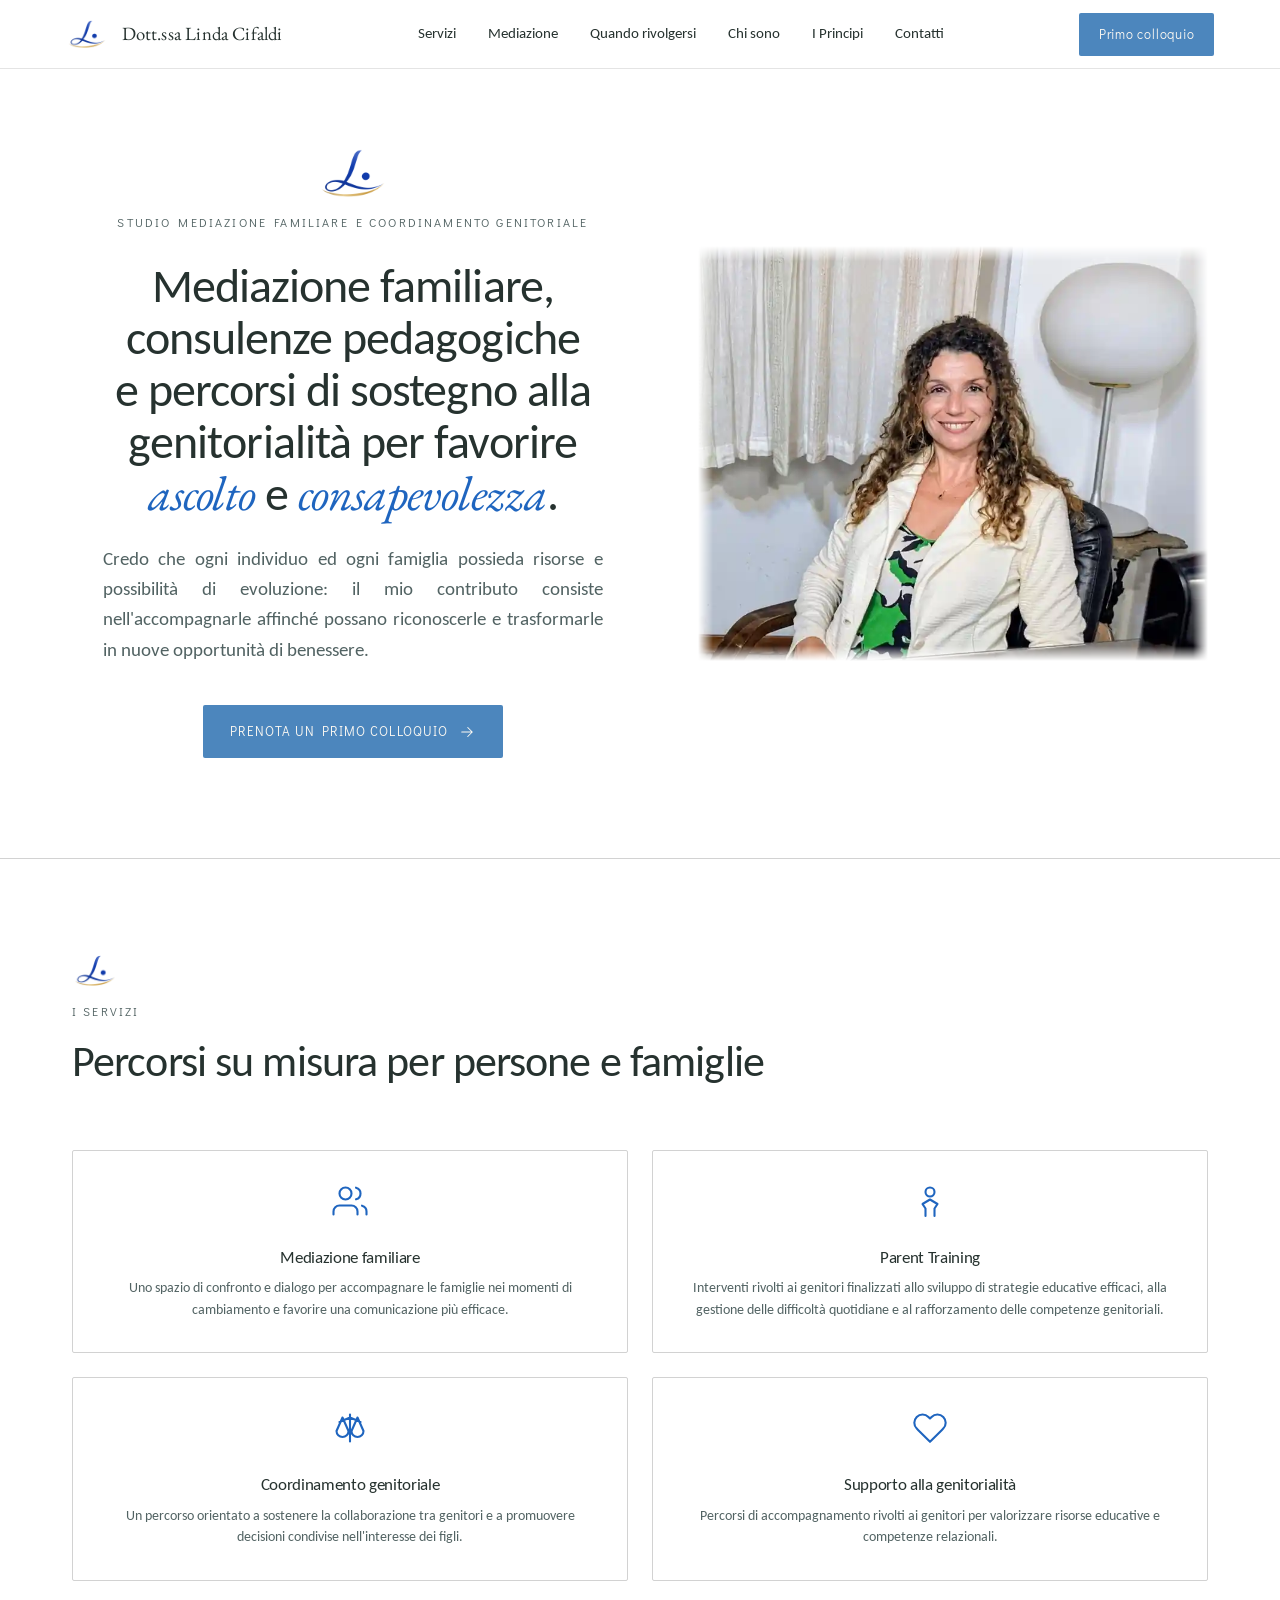
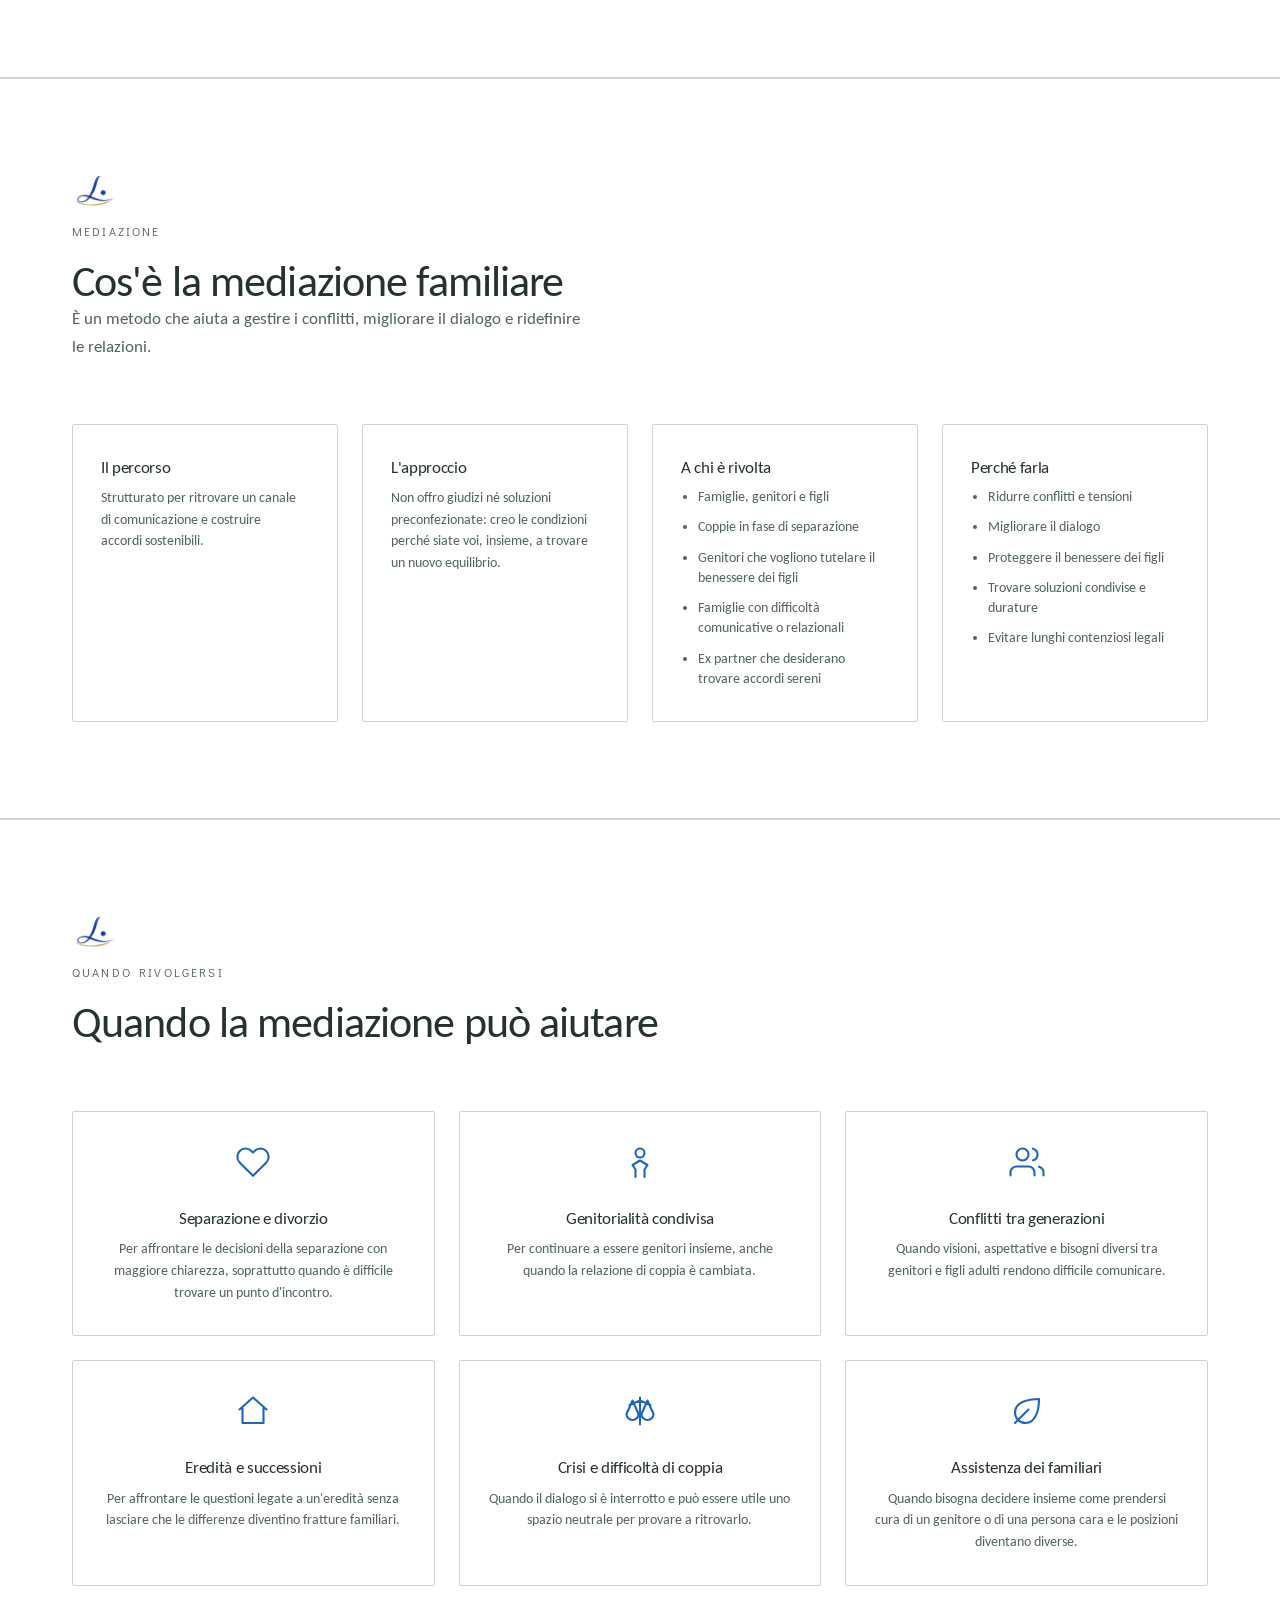
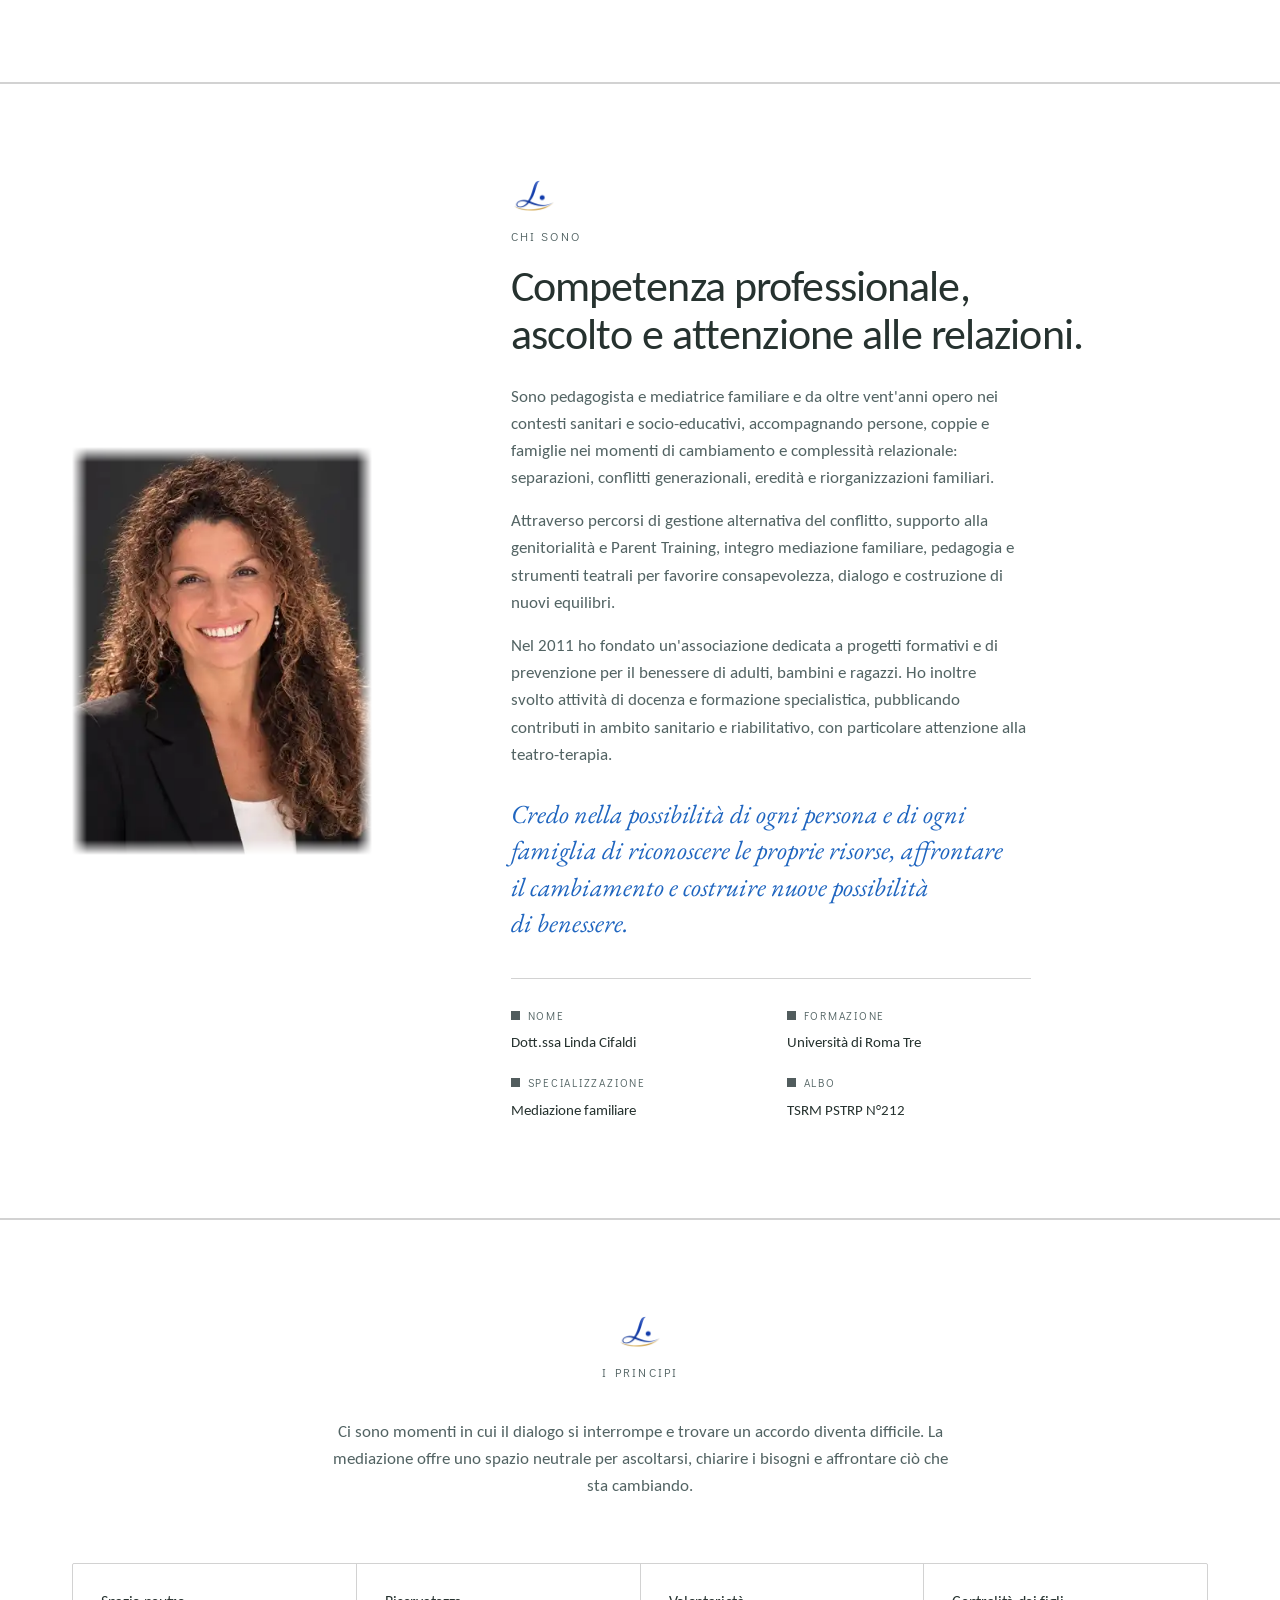
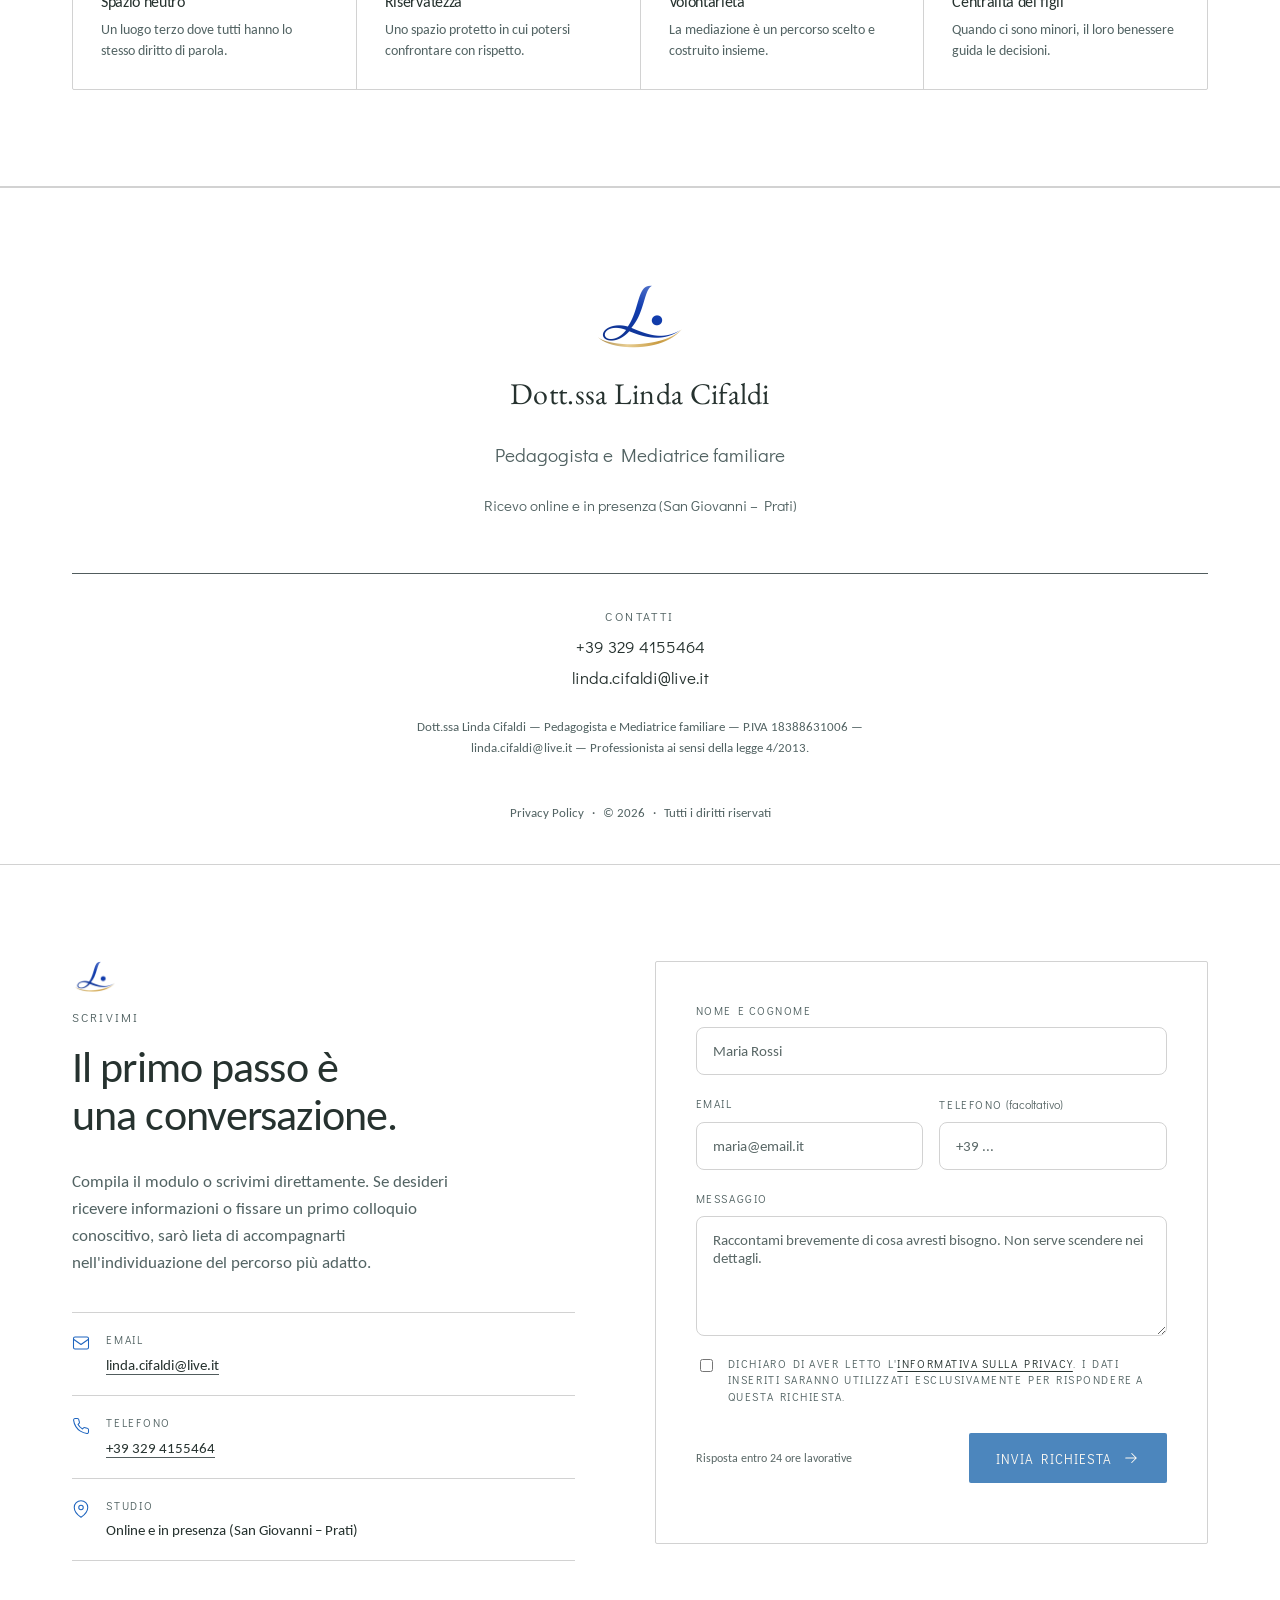
==== commit 4ae92e59: "chore: modifiche grafiche" ====
--- a/index.html
+++ b/index.html
@@ -87,6 +87,7 @@
         <a href="#mediazione">Mediazione</a>
         <a href="#quando-rivolgersi">Quando rivolgersi</a>
         <a href="#chi-sono">Chi sono</a>
+        <a href="#principi">I Principi</a>
         <a href="#contatti">Contatti</a>
       </nav>
       <a href="#contatti" class="nav-cta">Primo colloquio</a>
@@ -203,21 +204,6 @@
       </div>
     </section>
 
-    <!-- Testimonianze -->
-    <section class="testimonials" id="testimonianze" data-band="even" aria-labelledby="testimonianze-titolo">
-      <div class="container">
-        <div class="section-head"><div>
-          <span class="logo-mark logo-mark--section section-mark" aria-hidden="true"><span class="logo-layer logo-layer-blue"></span><span class="logo-layer logo-layer-gold"></span></span>
-          <span class="eyebrow">Testimonianze</span><h2 id="testimonianze-titolo">Le parole di chi ha fatto un percorso.</h2>
-        </div><p>I nomi sono modificati per tutela della riservatezza. Ogni testimonianza è stata condivisa con consenso esplicito.</p></div>
-        <div class="testi-grid testi-grid-2">
-          <article class="testi"><blockquote>Siamo arrivati con la sensazione che non ci fosse più nulla da dirsi. Ne siamo usciti con un accordo e con un rispetto reciproco che pensavamo di aver perso.</blockquote><cite><strong>M. e P.</strong>Separazione consensuale</cite></article>
-          <article class="testi"><blockquote>La mediazione non ha cancellato il passato, ma ci ha permesso di smettere di portarlo come un peso.</blockquote><cite><strong>Carlotta R.</strong>Mediazione genitore-figlio</cite></article>
-          <article class="testi"><blockquote>Pensavo che l'eredità di nostra madre ci avrebbe divisi per sempre. Avere una persona terza che teneva il filo del discorso ci ha permesso di decidere insieme, senza rancore.</blockquote><cite><strong>Famiglia T.</strong>Successione tra fratelli</cite></article>
-          <article class="testi"><blockquote>Non riuscivamo a parlare di nostro figlio senza litigare. Dopo qualche incontro abbiamo scritto insieme un calendario che finalmente funziona per tutti e tre.</blockquote><cite><strong>S. e D.</strong>Coordinamento genitoriale</cite></article>
-        </div>
-      </div>
-    </section>
     <!-- Piè di pagina -->
     <footer>
       <div class="container">
--- a/styles.min.css
+++ b/styles.min.css
@@ -1 +1 @@
-@font-face{font-family:'Carlito';src:url('fonts/carlito-400.woff2') format('woff2');font-weight:400;font-style:normal;font-display:swap}@font-face{font-family:'Carlito';src:url('fonts/carlito-400-italic.woff2') format('woff2');font-weight:400;font-style:italic;font-display:swap}@font-face{font-family:'Carlito';src:url('fonts/carlito-700.woff2') format('woff2');font-weight:700;font-style:normal;font-display:swap}@font-face{font-family:'EB Garamond';src:url('fonts/eb-garamond-400.woff2') format('woff2');font-weight:400;font-style:normal;font-display:swap}@font-face{font-family:'EB Garamond';src:url('fonts/eb-garamond-400-italic.woff2') format('woff2');font-weight:400;font-style:italic;font-display:swap}@font-face{font-family:'EB Garamond';src:url('fonts/eb-garamond-500.woff2') format('woff2');font-weight:500;font-style:normal;font-display:swap}@font-face{font-family:'EB Garamond';src:url('fonts/eb-garamond-500-italic.woff2') format('woff2');font-weight:500;font-style:italic;font-display:swap}@font-face{font-family:'Didact Gothic';src:url('fonts/didact-gothic-400.woff2') format('woff2');font-weight:400;font-style:normal;font-display:swap}:root{--bg:#FFFFFF;--bg-alt:#F3F3F3;--fg:#26322F;--fg-soft:#526363;--fg-mute:#5A6867;--primary:#2986FF;--primary-deep:#1F65BF;--accent:#515C5D;--line:#D2D2D2;--card:#FFFFFF;--cta:#4C86BD;--cta-deep:#3E6E9B;--cta-text:#FBF8F2;--band-odd:#FFFFFF;--band-even:#FFFFFF;--font-display:'Carlito', 'Calibri', system-ui, sans-serif;--font-body:'Carlito', 'Calibri', system-ui, sans-serif;--font-serif:'EB Garamond', Garamond, Georgia, serif;--font-ui:'Didact Gothic', 'Century Gothic', system-ui, sans-serif;--maxw:1200px;--header-h:80px;--logo-blue:#0F3BAE;--logo-blue-lite:#7D96DC;--logo-blue-deep:#0B2B80;--logo-gold:#C89A3F;--logo-gold-lite:#E7CC91;--logo-gold-deep:#98742F}*{box-sizing:border-box}html{scroll-behavior:smooth}footer[id],section[id]{scroll-margin-top:calc(var(--header-h) + 16px)}section[tabindex="-1"]:focus,main[tabindex="-1"]:focus{outline:none}:focus-visible{outline:3px solid var(--primary-deep);outline-offset:3px;border-radius:2px}.btn:focus-visible,.nav-cta:focus-visible{outline-offset:4px}.sr-only{position:absolute;width:1px;height:1px;padding:0;margin:-1px;overflow:hidden;clip:rect(0 0 0 0);clip-path:inset(50%);white-space:nowrap;border:0}.skip-link{position:absolute;left:16px;top:-100px;z-index:200;background:var(--fg);color:var(--bg);padding:12px 20px;border-radius:2px;font-size:14px;transition:top 0.15s ease}.skip-link:focus{top:16px}@media (prefers-reduced-motion: reduce){html{scroll-behavior:auto}*,*::after,*::before{animation-duration:0.01ms !important;animation-iteration-count:1 !important;transition-duration:0.01ms !important}}body,html{margin:0;padding:0;background:var(--bg);color:var(--fg);font-family:var(--font-body);font-size:17px;line-height:1.6;-webkit-font-smoothing:antialiased;font-feature-settings:'ss01', 'cv11'}img{max-width:100%;display:block}.svg-sprite{position:absolute;width:0;height:0;overflow:hidden}.btn-arrow,.ico,.icon{fill:none;stroke:currentColor;stroke-width:1.4;stroke-linecap:round;stroke-linejoin:round}a{color:inherit;text-decoration:none}.container{max-width:var(--maxw);margin:0 auto;padding:0 32px}.eyebrow{font-family:var(--font-ui);font-size:12px;letter-spacing:0.18em;text-transform:uppercase;color:var(--fg-soft);font-weight:400}.logo-mark{position:relative;display:inline-block;flex-shrink:0}.logo-mark--nav{width:42px;height:28px}.logo-mark--hero{width:72px;height:48px}.logo-mark--section{width:46px;height:31px}.logo-mark--footer{width:96px;height:64px}.logo-layer{position:absolute;inset:0;-webkit-mask-repeat:no-repeat;mask-repeat:no-repeat;-webkit-mask-size:100% 100%;mask-size:100% 100%}.logo-layer-blue{-webkit-mask-image:url("img/logo-mask-blue.png");mask-image:url("img/logo-mask-blue.png");background-image:linear-gradient(205deg, var(--logo-blue-lite) 0%, var(--logo-blue) 42%, var(--logo-blue-deep) 100%)}.logo-layer-gold{-webkit-mask-image:url("img/logo-mask-gold.png");mask-image:url("img/logo-mask-gold.png");background-image:linear-gradient(92deg, var(--logo-gold-deep) 0%, var(--logo-gold-lite) 38%, var(--logo-gold) 70%, var(--logo-gold-lite) 100%)}.soft-edge{-webkit-mask-image:linear-gradient(to right, transparent 0, #000 15px, #000 calc(100% - 15px), transparent 100%), linear-gradient(to bottom, transparent 0, #000 15px, #000 calc(100% - 15px), transparent 100%);mask-image:linear-gradient(to right, transparent 0, #000 15px, #000 calc(100% - 15px), transparent 100%), linear-gradient(to bottom, transparent 0, #000 15px, #000 calc(100% - 15px), transparent 100%);-webkit-mask-composite:source-in;mask-composite:intersect}h1,h2,h3,h4{font-family:var(--font-display);font-weight:500;letter-spacing:-0.02em;margin:0;color:var(--fg);text-wrap:balance}h1{font-size:clamp(38px, 4.4vw, 62px);line-height:1.08;letter-spacing:-0.02em;font-weight:400}h2{font-size:clamp(32px, 3.6vw, 44px);line-height:1.1;font-weight:400}h3{font-size:22px;line-height:1.3;font-weight:500}p{margin:0;text-wrap:pretty}.nav{position:sticky;top:0;z-index:50;background:color-mix(in oklab, var(--bg) 88%, transparent);backdrop-filter: saturate(140%) blur(10px);-webkit-backdrop-filter: saturate(140%) blur(10px);border-bottom:1px solid color-mix(in oklab, var(--line) 60%, transparent)}.nav-inner{display:flex;align-items:center;justify-content:space-between;padding:18px 32px;max-width:var(--maxw);margin:0 auto}.logo{display:inline-flex;align-items:center;gap:10px;text-decoration:none}.logo .dot{color:var(--primary)}.logo-name{font-family:var(--font-serif);font-size:20px;letter-spacing:0.01em;color:var(--fg);font-weight:400;text-transform:none;margin-left:4px}.nav-links{display:flex;gap:32px;font-size:15px;color:var(--fg)}.nav-links a{text-decoration:none;padding:4px 0;border-bottom:2px solid transparent}.nav-links a:hover{color:var(--fg);border-bottom-color:var(--accent)}.nav-links a[aria-current="true"]{border-bottom-color:var(--primary-deep);color:var(--fg)}.nav-menu-toggle{display:none}.nav-toggle{display:none;align-items:center;justify-content:center;width:44px;height:44px;background:none;border:1px solid var(--line);border-radius:2px;color:var(--fg);cursor:pointer;padding:0}.nav-toggle svg{width:20px;height:20px}.nav-toggle .icon-close{display:none}.nav-cta{font-family:var(--font-ui);font-size:13px;letter-spacing:0.06em;background:var(--cta, var(--fg));color:var(--cta-text, var(--bg));padding:11px 20px;border-radius:2px;transition:opacity 0.2s}.nav-cta:hover{opacity:0.85}@media (max-width: 760px){.nav-inner{position:relative}.nav-menu-toggle{display:block;position:absolute;top:18px;right:32px;z-index:2;width:44px;height:44px;margin:0;opacity:0;cursor:pointer}.nav-toggle{display:inline-flex}.nav-links{position:absolute;top:100%;left:0;right:0;display:none;flex-direction:column;gap:4px;background:var(--bg);border-bottom:1px solid var(--line);padding:12px 32px 20px}.nav-menu-toggle:checked ~ .nav-links{display:flex}.nav-menu-toggle:checked ~ .nav-toggle .icon-menu{display:none}.nav-menu-toggle:checked ~ .nav-toggle .icon-close{display:block}.nav-menu-toggle:focus-visible ~ .nav-toggle{outline:3px solid var(--primary-deep);outline-offset:3px}.nav-links a{padding:12px 0;border-bottom:1px solid var(--line)}.nav-links a[aria-current="true"]{border-bottom-color:var(--primary-deep)}.nav-cta{display:none}}.btn{display:inline-flex;align-items:center;gap:10px;padding:15px 26px;font-family:var(--font-ui);font-size:13px;letter-spacing:0.08em;text-transform:uppercase;font-weight:400;border-radius:2px;border:1px solid transparent;cursor:pointer;transition:all 0.2s ease;text-decoration:none}.btn-primary{background:var(--cta, var(--fg));color:var(--cta-text, var(--bg))}.btn-primary:hover{background:var(--cta-deep, var(--primary-deep));transform:translateY(-1px)}.btn-arrow{width:18px;height:18px;transition:transform 0.2s}.btn:hover .btn-arrow{transform:translateX(3px)}.hero{padding:80px 0 100px;position:relative}.hero-grid{display:grid;grid-template-columns:1.1fr 1fr;gap:64px;align-items:center}.hero-text{text-align:center;display:flex;flex-direction:column;align-items:center}.hero-headline,.hero-text h1{text-align:center}.hero-headline{font-family:var(--font-display);font-weight:400;letter-spacing:-0.02em;margin:0;color:var(--fg);text-wrap:balance;font-size:clamp(38px, 4.4vw, 48px);line-height:1.08}.hero-eyebrow{display:inline-flex;align-items:center;gap:10px;margin-bottom:28px}.hero-eyebrow::before{content:'';width:24px;height:1px;background:var(--fg-mute);display:none}.hero h1 em,.hero-headline em{font-style:italic;font-family:var(--font-serif);font-weight:400;color:var(--primary-deep)}.hero-lede{margin-top:24px;font-size:19px;color:var(--fg-soft);max-width:500px;line-height:1.6;text-align:justify}.hero-lede + .hero-lede{margin-top:14px;font-size:17px}.hero-actions{margin-top:40px;display:flex;gap:14px;flex-wrap:wrap}.hero-image{position:relative;aspect-ratio:1896/1540;overflow:visible}.hero-image img{width:100%;height:100%;object-fit:cover}@media (max-width: 1100px){.hero-grid{grid-template-columns:1fr;gap:40px}.hero-image{max-width:560px;margin:0 auto}}section{padding:96px 0;position:relative}section[data-band="odd"]{background:var(--band-odd, var(--bg));border-top:1px solid var(--line);border-bottom:1px solid var(--line)}section[data-band="even"]{background:var(--band-even, var(--bg-alt));border-top:1px solid var(--line);border-bottom:1px solid var(--line)}.section-head{display:grid;grid-template-columns:1fr 2fr;gap:48px;margin-bottom:64px;align-items:end}.section-head .eyebrow{margin-bottom:16px;display:block}.section-mark{margin-bottom:16px;display:block}.section-eyebrow{display:block;margin-bottom:16px}.section-head.center{grid-template-columns:1fr;justify-items:center;text-align:center;gap:20px}.section-head.center > div{display:flex;flex-direction:column;align-items:center}.section-head.center p{max-width:640px}.when-grid.grid-2{grid-template-columns:repeat(2, 1fr)}@media (max-width: 760px){.when-grid.grid-2{grid-template-columns:1fr}}.section-head p{color:var(--fg-soft);font-size:17px;max-width:520px}@media (max-width: 760px){.section-head{grid-template-columns:1fr;gap:16px;margin-bottom:40px}}.about{border-top:1px solid var(--line);border-bottom:1px solid var(--line)}.about-grid{display:grid;grid-template-columns:0.72fr 1.4fr;gap:80px;align-items:center}.about-image{aspect-ratio:753/1024;overflow:visible;max-width:300px;width:100%}.about-image img{width:100%;height:100%;object-fit:cover}.about-content h2{margin-bottom:24px}.about-content .quote{font-family:var(--font-serif);font-size:26px;line-height:1.4;font-style:italic;color:var(--primary-deep);margin:28px 0 0;font-weight:400;max-width:520px}.about-content p{color:var(--fg-soft);margin-bottom:16px;max-width:520px}.about-creds{margin-top:36px;display:grid;grid-template-columns:1fr 1fr;gap:20px 32px;padding-top:28px;border-top:1px solid var(--line);max-width:520px}.about-creds div .label{font-family:var(--font-ui);font-size:11px;letter-spacing:0.16em;text-transform:uppercase;color:var(--fg-soft);margin-bottom:6px;display:flex;align-items:center;gap:8px}.about-creds div .label::before{content:'';width:9px;height:9px;background:var(--accent);flex-shrink:0}.about-creds div .value{font-size:15px;color:var(--fg)}@media (max-width: 880px){.about-grid{grid-template-columns:1fr;gap:40px}}.what-feat{background:var(--card);padding:28px}.what-feat h3,.what-feat h4{font-size:16px;font-weight:500;margin-bottom:6px}.what-feat p{font-size:14px;color:var(--fg-soft);line-height:1.5;margin:0}.blobs{display:grid;grid-template-columns:repeat(4, 1fr);gap:24px;align-items:stretch}.blob{background:var(--card);border:1px solid var(--line);padding:32px 28px;border-radius:2px;display:flex;flex-direction:column;transition:transform 0.3s ease, box-shadow 0.3s ease}.blob:hover{transform:translateY(-3px);box-shadow:0 12px 32px -16px rgba(0,0,0,0.12)}.blob h3,.blob h4{font-size:17px;font-weight:500;margin-bottom:8px}.blob p{font-size:14px;color:var(--fg-soft);line-height:1.55}.blob ul{list-style:disc;margin:0;padding-left:1rem;display:grid;gap:10px}.blob ul li{font-size:14px;line-height:1.45;color:var(--fg-soft);gap:10px;align-items:flex-start}@media (max-width: 1000px){.blobs{grid-template-columns:repeat(2, 1fr);gap:24px}}@media (max-width: 560px){.blobs{grid-template-columns:1fr}}.princ-grid{display:grid;grid-template-columns:repeat(4, 1fr);gap:1px;background:var(--line);border:1px solid var(--line);border-radius:2px;overflow:hidden}@media (max-width: 880px){.princ-grid{grid-template-columns:repeat(2, 1fr)}}@media (max-width: 520px){.princ-grid{grid-template-columns:1fr}}.when{border-top:1px solid var(--line);border-bottom:1px solid var(--line)}.when-grid{display:grid;grid-template-columns:repeat(auto-fit, minmax(min(280px, 100%), 1fr));gap:24px;margin-top:8px}.when-card{background:var(--card);padding:32px 28px;border-radius:2px;border:1px solid var(--line);transition:transform 0.3s ease, box-shadow 0.3s ease}.when-card:hover{transform:translateY(-3px);box-shadow:0 12px 32px -16px rgba(0,0,0,0.12)}.when-card .icon{width:36px;height:36px;margin-bottom:20px;color:var(--primary-deep)}.when-card h3,.when-card h4{font-size:17px;font-weight:500;margin-bottom:8px}.when-card p{font-size:14px;color:var(--fg-soft);line-height:1.55;text-align:justify}.testimonials{border-top:1px solid var(--line);border-bottom:1px solid var(--line)}.testi-grid{display:grid;grid-template-columns:repeat(3, 1fr);gap:24px}.testi-grid.testi-grid-2{grid-template-columns:repeat(2, 1fr)}@media (max-width: 880px){.testi-grid.testi-grid-2{grid-template-columns:1fr}}.testi{background:var(--card);border:1px solid var(--line);border-radius:2px;padding:32px;display:flex;flex-direction:column;justify-content:space-between;gap:28px}.testi blockquote{margin:0;font-size:19px;line-height:1.5;color:var(--fg);font-family:var(--font-serif);font-style:italic;font-weight:400}.testi blockquote::before{content:'“';display:block;font-size:48px;line-height:0.5;color:var(--primary);margin-bottom:16px;margin-top:8px}.testi cite{font-style:normal;font-family:var(--font-ui);font-size:12px;color:var(--fg-soft);letter-spacing:0.1em;text-transform:uppercase}.testi cite strong{display:block;color:var(--fg);font-family:var(--font-body);font-weight:700;font-size:14px;margin-bottom:3px;letter-spacing:0;text-transform:none}@media (max-width: 880px){.testi-grid{grid-template-columns:1fr}}.contact-grid{display:grid;grid-template-columns:1fr 1.1fr;gap:80px;align-items:start}.contact-side h2{margin-bottom:28px;max-width:380px}.contact-side p{color:var(--fg-soft);margin-bottom:36px;max-width:380px}.contact-detail{display:flex;align-items:flex-start;gap:16px;padding:18px 0;border-top:1px solid var(--line)}.contact-detail:last-child{border-bottom:1px solid var(--line)}.contact-detail .ico{width:18px;height:18px;margin-top:3px;color:var(--primary-deep);flex-shrink:0}.contact-detail .label{font-family:var(--font-ui);font-size:11px;letter-spacing:0.16em;text-transform:uppercase;color:var(--fg-soft);margin-bottom:4px}.contact-detail .value{font-size:15px;color:var(--fg)}form.contact-form{background:var(--card);border:1px solid var(--line);border-radius:2px;padding:40px;display:grid;gap:20px}.field{display:grid;gap:8px}.field label .opt{text-transform:none;letter-spacing:0;font-size:12px;color:var(--fg-mute)}.contact-detail .value a{color:var(--fg);text-decoration:none;border-bottom:1px solid var(--accent)}.contact-detail .value a:hover{border-bottom-color:var(--fg)}.foot-lines a{color:var(--fg);text-decoration:none}.foot-lines a:hover{text-decoration:underline;text-underline-offset:3px}.field label{font-family:var(--font-ui);font-size:11px;letter-spacing:0.14em;text-transform:uppercase;color:var(--fg-soft);font-weight:400}.field input::placeholder,.field textarea::placeholder{color:var(--fg-mute);opacity:1}.hp-field{position:absolute;left:-10000px;width:1px;height:1px;overflow:hidden}.field input,.field textarea{font-family:inherit;font-size:15px;color:var(--fg);background:var(--bg);border:1px solid var(--line);border-radius:8px;padding:14px 16px;outline:none;transition:border-color 0.2s, background 0.2s}.field input:focus,.field textarea:focus{border-color:var(--primary);background:var(--card)}.field textarea{resize:vertical;min-height:120px}.field-row{display:grid;grid-template-columns:1fr 1fr;gap:16px}@media (max-width: 600px){.field-row{grid-template-columns:1fr}}.checkbox{display:flex;gap:12px;align-items:flex-start;font-size:13px;color:var(--fg-soft);line-height:1.5;cursor:pointer}.checkbox input{margin-top:3px;accent-color:var(--primary-deep)}.checkbox a{color:var(--fg);text-decoration:underline;text-underline-offset:3px}.form-actions{display:flex;align-items:center;justify-content:space-between;gap:16px;flex-wrap:wrap;margin-top:8px}.form-actions .note{font-size:12px;color:var(--fg-mute)}.form-status{min-height:24px;font-size:14px;color:var(--fg-soft)}.form-status:empty{min-height:0}.form-status.is-success{color:#286B45}.form-status.is-error{color:#A4342B}.contact-form[aria-busy="true"] .btn{cursor:wait;opacity:0.72}@media (max-width: 880px){.contact-grid{grid-template-columns:1fr;gap:48px}form.contact-form{padding:28px}}@media (max-width: 480px){.container{padding-inline:20px}.nav-inner{padding-inline:20px}.nav-menu-toggle{right:20px}.nav-links{padding-inline:20px}.logo-name{font-size:17px}section{padding-block:72px}}footer{background:var(--bg);border-top:1px solid var(--line);padding:96px 0 40px;text-align:center}.foot-card{display:flex;flex-direction:column;align-items:center;text-align:center;gap:22px}.foot-name{font-family:var(--font-serif);font-size:30px;color:var(--fg);letter-spacing:0.01em}.foot-role{font-family:var(--font-ui);font-size:19px;color:var(--fg-soft)}.foot-where{font-family:var(--font-ui);font-size:15px;color:var(--fg-soft)}.foot-rule{height:1px;background:var(--accent);margin:56px 0 36px}.foot-contact{display:flex;flex-direction:column;align-items:center;gap:10px}.foot-contact h2,.foot-contact h5{font-family:var(--font-ui);font-size:12px;letter-spacing:0.2em;text-transform:uppercase;color:var(--fg-soft);margin:0;font-weight:400}.foot-lines{display:flex;flex-direction:column;gap:4px;font-family:var(--font-ui);font-size:17px;color:var(--fg)}.foot-legal{display:flex;justify-content:center;align-items:center;gap:8px;flex-wrap:wrap;margin-top:44px;font-size:13px;color:var(--fg-soft)}.foot-legal .sep{color:var(--accent)}.foot-legal a:hover{color:var(--fg);text-decoration:underline;text-underline-offset:3px}.foot-vat{margin-top:26px;font-size:13px;line-height:1.6;color:var(--fg-soft);max-width:70ch;margin-left:auto;margin-right:auto}.nav-back{display:inline-flex;align-items:center;padding:10px 18px;border:1px solid var(--line);border-radius:2px;font-family:var(--font-ui);font-size:13px;letter-spacing:0.06em;transition:border-color 0.2s, background 0.2s}.nav-back:hover{background:var(--card);border-color:var(--fg-soft)}.privacy-hero{padding:80px 0 64px;border-bottom:1px solid var(--line)}.privacy-hero .eyebrow{display:block;margin-bottom:18px}.privacy-hero h1{max-width:760px}.privacy-intro{max-width:760px;margin-top:24px;color:var(--fg-soft);font-size:19px}.privacy-updated{margin-top:22px;font-family:var(--font-ui);color:var(--fg-mute);font-size:13px}.privacy-body{padding:64px 0 96px}.privacy-layout{display:grid;grid-template-columns:240px minmax(0, 1fr);gap:72px;align-items:start}.privacy-toc{position:sticky;top:calc(var(--header-h) + 28px);display:grid;border-top:1px solid var(--line)}.privacy-toc h2{padding:18px 0 12px;font-family:var(--font-ui);font-size:12px;font-weight:400;letter-spacing:0.16em;text-transform:uppercase;color:var(--fg-soft)}.privacy-toc a{padding:10px 0;border-bottom:1px solid var(--line);color:var(--fg-soft);font-size:14px;line-height:1.35}.privacy-toc a:hover{color:var(--fg)}.privacy-content{max-width:760px}.privacy-section{padding:0 0 44px}.privacy-section + .privacy-section{padding-top:44px;border-top:1px solid var(--line)}.privacy-section h2{margin-bottom:22px;font-size:clamp(26px, 3vw, 34px)}.privacy-section h3{margin:30px 0 10px;font-size:18px}.privacy-section p{color:var(--fg-soft)}.privacy-section p + p{margin-top:16px}.privacy-section ul{display:grid;gap:8px;margin:18px 0 22px;padding-left:22px;color:var(--fg-soft)}.privacy-section a{color:var(--fg);text-decoration:underline;text-decoration-color:var(--accent);text-underline-offset:3px}.privacy-section a:hover{text-decoration-color:var(--fg)}.privacy-contact-card{display:grid;gap:5px;margin-top:20px;padding:24px;border:1px solid var(--line);background:var(--card);color:var(--fg-soft)}.privacy-contact-card strong{color:var(--fg);font-size:18px}.privacy-callout{margin-top:28px;padding:24px;border-left:3px solid var(--primary-deep);background:color-mix(in oklab, var(--primary) 7%, var(--card))}.privacy-callout--plain{background:var(--card);border:1px solid var(--line)}.privacy-callout strong{display:block;margin-bottom:8px;color:var(--fg)}.privacy-footer{padding:48px 0 36px}.privacy-footer p{color:var(--fg-soft);font-size:14px}.privacy-footer .foot-legal{margin-top:24px}@media (max-width: 800px){.privacy-layout{grid-template-columns:1fr;gap:44px}.privacy-toc{position:static}.privacy-content{max-width:none}}@media (max-width: 480px){.nav-back{padding:8px 12px;font-size:12px}.privacy-nav .logo-name{display:none}.privacy-hero{padding-block:56px 48px}.privacy-body{padding-block:44px 72px}.privacy-callout,.privacy-contact-card{padding:20px}}::selection{background:var(--primary);color:var(--bg)}+@font-face{font-family:'Carlito';src:url('fonts/carlito-400.woff2') format('woff2');font-weight:400;font-style:normal;font-display:swap}@font-face{font-family:'Carlito';src:url('fonts/carlito-400-italic.woff2') format('woff2');font-weight:400;font-style:italic;font-display:swap}@font-face{font-family:'Carlito';src:url('fonts/carlito-700.woff2') format('woff2');font-weight:700;font-style:normal;font-display:swap}@font-face{font-family:'EB Garamond';src:url('fonts/eb-garamond-400.woff2') format('woff2');font-weight:400;font-style:normal;font-display:swap}@font-face{font-family:'EB Garamond';src:url('fonts/eb-garamond-400-italic.woff2') format('woff2');font-weight:400;font-style:italic;font-display:swap}@font-face{font-family:'EB Garamond';src:url('fonts/eb-garamond-500.woff2') format('woff2');font-weight:500;font-style:normal;font-display:swap}@font-face{font-family:'EB Garamond';src:url('fonts/eb-garamond-500-italic.woff2') format('woff2');font-weight:500;font-style:italic;font-display:swap}@font-face{font-family:'Didact Gothic';src:url('fonts/didact-gothic-400.woff2') format('woff2');font-weight:400;font-style:normal;font-display:swap}:root{--bg:#FFFFFF;--bg-alt:#F3F3F3;--fg:#26322F;--fg-soft:#526363;--fg-mute:#5A6867;--primary:#2986FF;--primary-deep:#1F65BF;--accent:#515C5D;--line:#D2D2D2;--card:#FFFFFF;--cta:#4C86BD;--cta-deep:#3E6E9B;--cta-text:#FBF8F2;--band-odd:#FFFFFF;--band-even:#FFFFFF;--font-display:'Carlito', 'Calibri', system-ui, sans-serif;--font-body:'Carlito', 'Calibri', system-ui, sans-serif;--font-serif:'EB Garamond', Garamond, Georgia, serif;--font-ui:'Didact Gothic', 'Century Gothic', system-ui, sans-serif;--maxw:1200px;--header-h:80px;--logo-blue:#0F3BAE;--logo-blue-lite:#7D96DC;--logo-blue-deep:#0B2B80;--logo-gold:#C89A3F;--logo-gold-lite:#E7CC91;--logo-gold-deep:#98742F}*{box-sizing:border-box}html{scroll-behavior:smooth}footer[id],section[id]{scroll-margin-top:calc(var(--header-h) + 16px)}section[tabindex="-1"]:focus,main[tabindex="-1"]:focus{outline:none}:focus-visible{outline:3px solid var(--primary-deep);outline-offset:3px;border-radius:2px}.btn:focus-visible,.nav-cta:focus-visible{outline-offset:4px}.sr-only{position:absolute;width:1px;height:1px;padding:0;margin:-1px;overflow:hidden;clip:rect(0 0 0 0);clip-path:inset(50%);white-space:nowrap;border:0}.skip-link{position:absolute;left:16px;top:-100px;z-index:200;background:var(--fg);color:var(--bg);padding:12px 20px;border-radius:2px;font-size:14px;transition:top 0.15s ease}.skip-link:focus{top:16px}@media (prefers-reduced-motion: reduce){html{scroll-behavior:auto}*,*::after,*::before{animation-duration:0.01ms !important;animation-iteration-count:1 !important;transition-duration:0.01ms !important}}body,html{margin:0;padding:0;background:var(--bg);color:var(--fg);font-family:var(--font-body);font-size:17px;line-height:1.6;-webkit-font-smoothing:antialiased;font-feature-settings:'ss01', 'cv11'}img{max-width:100%;display:block}.svg-sprite{position:absolute;width:0;height:0;overflow:hidden}.btn-arrow,.ico,.icon{fill:none;stroke:currentColor;stroke-width:1.4;stroke-linecap:round;stroke-linejoin:round}a{color:inherit;text-decoration:none}.container{max-width:var(--maxw);margin:0 auto;padding:0 32px}.eyebrow{font-family:var(--font-ui);font-size:12px;letter-spacing:0.18em;text-transform:uppercase;color:var(--fg-soft);font-weight:400}.logo-mark{position:relative;display:inline-block;flex-shrink:0}.logo-mark--nav{width:42px;height:28px}.logo-mark--hero{width:72px;height:48px}.logo-mark--section{width:46px;height:31px}.logo-mark--footer{width:96px;height:64px}.logo-layer{position:absolute;inset:0;-webkit-mask-repeat:no-repeat;mask-repeat:no-repeat;-webkit-mask-size:100% 100%;mask-size:100% 100%}.logo-layer-blue{-webkit-mask-image:url("img/logo-mask-blue.png");mask-image:url("img/logo-mask-blue.png");background-image:linear-gradient(205deg, var(--logo-blue-lite) 0%, var(--logo-blue) 42%, var(--logo-blue-deep) 100%)}.logo-layer-gold{-webkit-mask-image:url("img/logo-mask-gold.png");mask-image:url("img/logo-mask-gold.png");background-image:linear-gradient(92deg, var(--logo-gold-deep) 0%, var(--logo-gold-lite) 38%, var(--logo-gold) 70%, var(--logo-gold-lite) 100%)}.soft-edge{-webkit-mask-image:linear-gradient(to right, transparent 0, #000 15px, #000 calc(100% - 15px), transparent 100%), linear-gradient(to bottom, transparent 0, #000 15px, #000 calc(100% - 15px), transparent 100%);mask-image:linear-gradient(to right, transparent 0, #000 15px, #000 calc(100% - 15px), transparent 100%), linear-gradient(to bottom, transparent 0, #000 15px, #000 calc(100% - 15px), transparent 100%);-webkit-mask-composite:source-in;mask-composite:intersect}h1,h2,h3,h4{font-family:var(--font-display);font-weight:500;letter-spacing:-0.02em;margin:0;color:var(--fg);text-wrap:balance}h1{font-size:clamp(38px, 4.4vw, 62px);line-height:1.08;letter-spacing:-0.02em;font-weight:400}h2{font-size:clamp(32px, 3.6vw, 44px);line-height:1.1;font-weight:400}h3{font-size:22px;line-height:1.3;font-weight:500}p{margin:0;text-wrap:pretty}.nav{position:sticky;top:0;z-index:50;background:color-mix(in oklab, var(--bg) 88%, transparent);backdrop-filter: saturate(140%) blur(10px);-webkit-backdrop-filter: saturate(140%) blur(10px);border-bottom:1px solid color-mix(in oklab, var(--line) 60%, transparent)}.nav-inner{display:flex;align-items:center;justify-content:space-between;padding:0.75rem 1.5rem;max-width:var(--maxw);margin:0 auto}.logo{display:inline-flex;align-items:center;gap:10px;text-decoration:none}.logo .dot{color:var(--primary)}.logo-name{font-family:var(--font-serif);font-size:1.1rem;letter-spacing:0.01em;color:var(--fg);font-weight:400;text-transform:none;margin-left:4px}.nav-links{display:flex;gap:32px;font-size:15px;color:var(--fg)}.nav-links a{text-decoration:none;padding:4px 0;border-bottom:2px solid transparent}.nav-links a:hover{color:var(--fg);border-bottom-color:var(--accent)}.nav-links a[aria-current="true"]{border-bottom-color:var(--primary-deep);color:var(--fg)}.nav-menu-toggle{display:none}.nav-toggle{display:none;align-items:center;justify-content:center;width:44px;height:44px;background:none;border:1px solid var(--line);border-radius:2px;color:var(--fg);cursor:pointer;padding:0}.nav-toggle svg{width:20px;height:20px}.nav-toggle .icon-close{display:none}.nav-cta{font-family:var(--font-ui);font-size:13px;letter-spacing:0.06em;background:var(--cta, var(--fg));color:var(--cta-text, var(--bg));padding:11px 20px;border-radius:2px;transition:opacity 0.2s}.nav-cta:hover{opacity:0.85}@media (max-width: 760px){.nav-inner{position:relative}.nav-menu-toggle{display:block;position:absolute;top:18px;right:32px;z-index:2;width:44px;height:44px;margin:0;opacity:0;cursor:pointer}.nav-toggle{display:inline-flex}.nav-links{position:absolute;top:100%;left:0;right:0;display:none;flex-direction:column;gap:4px;background:var(--bg);border-bottom:1px solid var(--line);padding:12px 32px 20px}.nav-menu-toggle:checked ~ .nav-links{display:flex}.nav-menu-toggle:checked ~ .nav-toggle .icon-menu{display:none}.nav-menu-toggle:checked ~ .nav-toggle .icon-close{display:block}.nav-menu-toggle:focus-visible ~ .nav-toggle{outline:3px solid var(--primary-deep);outline-offset:3px}.nav-links a{padding:12px 0;border-bottom:1px solid var(--line)}.nav-links a[aria-current="true"]{border-bottom-color:var(--primary-deep)}.nav-cta{display:none}}.btn{display:inline-flex;align-items:center;gap:10px;padding:15px 26px;font-family:var(--font-ui);font-size:13px;letter-spacing:0.08em;text-transform:uppercase;font-weight:400;border-radius:2px;border:1px solid transparent;cursor:pointer;transition:all 0.2s ease;text-decoration:none}.btn-primary{background:var(--cta, var(--fg));color:var(--cta-text, var(--bg))}.btn-primary:hover{background:var(--cta-deep, var(--primary-deep));transform:translateY(-1px)}.btn-arrow{width:18px;height:18px;transition:transform 0.2s}.btn:hover .btn-arrow{transform:translateX(3px)}.hero{padding:80px 0 100px;position:relative}.hero-grid{display:grid;grid-template-columns:1.1fr 1fr;gap:64px;align-items:center}.hero-text{text-align:center;display:flex;flex-direction:column;align-items:center}.hero-headline,.hero-text h1{text-align:center}.hero-headline{font-family:var(--font-display);font-weight:400;letter-spacing:-0.02em;margin:0;color:var(--fg);text-wrap:balance;font-size:clamp(38px, 4.4vw, 48px);line-height:1.08}.hero-eyebrow{display:inline-flex;align-items:center;gap:10px;margin-bottom:28px}.hero-eyebrow::before{content:'';width:24px;height:1px;background:var(--fg-mute);display:none}.hero h1 em,.hero-headline em{font-style:italic;font-family:var(--font-serif);font-weight:400;color:var(--primary-deep)}.hero-lede{margin-top:24px;font-size:19px;color:var(--fg-soft);max-width:500px;line-height:1.6;text-align:justify}.hero-lede + .hero-lede{margin-top:14px;font-size:17px}.hero-actions{margin-top:40px;display:flex;gap:14px;flex-wrap:wrap}.hero-image{position:relative;aspect-ratio:1896/1540;overflow:visible}.hero-image img{width:100%;height:100%;object-fit:cover}@media (max-width: 1100px){.hero-grid{grid-template-columns:1fr;gap:40px}.hero-image{max-width:560px;margin:0 auto}}section{padding:96px 0;position:relative}section[data-band="odd"]{background:var(--band-odd, var(--bg));border-top:1px solid var(--line);border-bottom:1px solid var(--line)}section[data-band="even"]{background:var(--band-even, var(--bg-alt));border-top:1px solid var(--line);border-bottom:1px solid var(--line)}.section-head{display:grid;grid-template-columns:1fr;margin-bottom:64px;align-items:end}.section-head .eyebrow{margin-bottom:16px;display:block}.section-mark{margin-bottom:16px;display:block}.section-eyebrow{display:block;margin-bottom:16px}.section-head.center{grid-template-columns:1fr;justify-items:center;text-align:center;gap:20px}.section-head.center > div{display:flex;flex-direction:column;align-items:center}.section-head.center p{max-width:640px}.when-grid.grid-2{grid-template-columns:repeat(2, 1fr)}@media (max-width: 760px){.when-grid.grid-2{grid-template-columns:1fr}}.section-head p{color:var(--fg-soft);font-size:17px;max-width:520px}@media (max-width: 760px){.section-head{grid-template-columns:1fr;gap:16px;margin-bottom:40px}}.about{border-top:1px solid var(--line);border-bottom:1px solid var(--line)}.about-grid{display:grid;grid-template-columns:0.72fr 1.4fr;gap:80px;align-items:center}.about-image{aspect-ratio:753/1024;overflow:visible;max-width:300px;width:100%}.about-image img{width:100%;height:100%;object-fit:cover}.about-content h2{margin-bottom:24px}.about-content .quote{font-family:var(--font-serif);font-size:26px;line-height:1.4;font-style:italic;color:var(--primary-deep);margin:28px 0 0;font-weight:400;max-width:520px}.about-content p{color:var(--fg-soft);margin-bottom:16px;max-width:520px}.about-creds{margin-top:36px;display:grid;grid-template-columns:1fr 1fr;gap:20px 32px;padding-top:28px;border-top:1px solid var(--line);max-width:520px}.about-creds div .label{font-family:var(--font-ui);font-size:11px;letter-spacing:0.16em;text-transform:uppercase;color:var(--fg-soft);margin-bottom:6px;display:flex;align-items:center;gap:8px}.about-creds div .label::before{content:'';width:9px;height:9px;background:var(--accent);flex-shrink:0}.about-creds div .value{font-size:15px;color:var(--fg)}@media (max-width: 880px){.about-grid{grid-template-columns:1fr;gap:40px}}.what-feat{background:var(--card);padding:28px}.what-feat h3,.what-feat h4{font-size:16px;font-weight:500;margin-bottom:6px}.what-feat p{font-size:14px;color:var(--fg-soft);line-height:1.5;margin:0}.blobs{display:grid;grid-template-columns:repeat(4, 1fr);gap:24px;align-items:stretch}.blob{background:var(--card);border:1px solid var(--line);padding:32px 28px;border-radius:2px;display:flex;flex-direction:column;transition:transform 0.3s ease, box-shadow 0.3s ease}.blob:hover{transform:translateY(-3px);box-shadow:0 12px 32px -16px rgba(0,0,0,0.12)}.blob h3,.blob h4{font-size:17px;font-weight:500;margin-bottom:8px}.blob p{font-size:14px;color:var(--fg-soft);line-height:1.55}.blob ul{list-style:disc;margin:0;padding-left:1rem;display:grid;gap:10px}.blob ul li{font-size:14px;line-height:1.45;color:var(--fg-soft);gap:10px;align-items:flex-start}@media (max-width: 1000px){.blobs{grid-template-columns:repeat(2, 1fr);gap:24px}}@media (max-width: 560px){.blobs{grid-template-columns:1fr}}.princ-grid{display:grid;grid-template-columns:repeat(4, 1fr);gap:1px;background:var(--line);border:1px solid var(--line);border-radius:2px;overflow:hidden}@media (max-width: 880px){.princ-grid{grid-template-columns:repeat(2, 1fr)}}@media (max-width: 520px){.princ-grid{grid-template-columns:1fr}}.when{border-top:1px solid var(--line);border-bottom:1px solid var(--line)}.when-grid{display:grid;grid-template-columns:repeat(auto-fit, minmax(min(280px, 100%), 1fr));gap:24px;margin-top:8px}.when-card{background:var(--card);padding:32px 28px;border-radius:2px;border:1px solid var(--line);transition:transform 0.3s ease, box-shadow 0.3s ease;text-align:center}.when-card:hover{transform:translateY(-3px);box-shadow:0 12px 32px -16px rgba(0,0,0,0.12)}.when-card .icon{width:36px;height:36px;margin-bottom:20px;color:var(--primary-deep)}.when-card h3,.when-card h4{font-size:17px;font-weight:500;margin-bottom:8px}.when-card p{font-size:14px;color:var(--fg-soft);line-height:1.55;text-align:center}.testimonials{border-top:1px solid var(--line);border-bottom:1px solid var(--line)}.testi-grid{display:grid;grid-template-columns:repeat(3, 1fr);gap:24px}.testi-grid.testi-grid-2{grid-template-columns:repeat(2, 1fr)}@media (max-width: 880px){.testi-grid.testi-grid-2{grid-template-columns:1fr}}.testi{background:var(--card);border:1px solid var(--line);border-radius:2px;padding:32px;display:flex;flex-direction:column;justify-content:space-between;gap:28px}.testi blockquote{margin:0;font-size:19px;line-height:1.5;color:var(--fg);font-family:var(--font-serif);font-style:italic;font-weight:400}.testi blockquote::before{content:'“';display:block;font-size:48px;line-height:0.5;color:var(--primary);margin-bottom:16px;margin-top:8px}.testi cite{font-style:normal;font-family:var(--font-ui);font-size:12px;color:var(--fg-soft);letter-spacing:0.1em;text-transform:uppercase}.testi cite strong{display:block;color:var(--fg);font-family:var(--font-body);font-weight:700;font-size:14px;margin-bottom:3px;letter-spacing:0;text-transform:none}@media (max-width: 880px){.testi-grid{grid-template-columns:1fr}}.contact-grid{display:grid;grid-template-columns:1fr 1.1fr;gap:80px;align-items:start}.contact-side h2{margin-bottom:28px;max-width:380px}.contact-side p{color:var(--fg-soft);margin-bottom:36px;max-width:380px}.contact-detail{display:flex;align-items:flex-start;gap:16px;padding:18px 0;border-top:1px solid var(--line)}.contact-detail:last-child{border-bottom:1px solid var(--line)}.contact-detail .ico{width:18px;height:18px;margin-top:3px;color:var(--primary-deep);flex-shrink:0}.contact-detail .label{font-family:var(--font-ui);font-size:11px;letter-spacing:0.16em;text-transform:uppercase;color:var(--fg-soft);margin-bottom:4px}.contact-detail .value{font-size:15px;color:var(--fg)}form.contact-form{background:var(--card);border:1px solid var(--line);border-radius:2px;padding:40px;display:grid;gap:20px}.field{display:grid;gap:8px}.field label .opt{text-transform:none;letter-spacing:0;font-size:12px;color:var(--fg-mute)}.contact-detail .value a{color:var(--fg);text-decoration:none;border-bottom:1px solid var(--accent)}.contact-detail .value a:hover{border-bottom-color:var(--fg)}.foot-lines a{color:var(--fg);text-decoration:none}.foot-lines a:hover{text-decoration:underline;text-underline-offset:3px}.field label{font-family:var(--font-ui);font-size:11px;letter-spacing:0.14em;text-transform:uppercase;color:var(--fg-soft);font-weight:400}.field input::placeholder,.field textarea::placeholder{color:var(--fg-mute);opacity:1}.hp-field{position:absolute;left:-10000px;width:1px;height:1px;overflow:hidden}.field input,.field textarea{font-family:inherit;font-size:15px;color:var(--fg);background:var(--bg);border:1px solid var(--line);border-radius:8px;padding:14px 16px;outline:none;transition:border-color 0.2s, background 0.2s}.field input:focus,.field textarea:focus{border-color:var(--primary);background:var(--card)}.field textarea{resize:vertical;min-height:120px}.field-row{display:grid;grid-template-columns:1fr 1fr;gap:16px}@media (max-width: 600px){.field-row{grid-template-columns:1fr}}.checkbox{display:flex;gap:12px;align-items:flex-start;font-size:13px;color:var(--fg-soft);line-height:1.5;cursor:pointer}.checkbox input{margin-top:3px;accent-color:var(--primary-deep)}.checkbox a{color:var(--fg);text-decoration:underline;text-underline-offset:3px}.form-actions{display:flex;align-items:center;justify-content:space-between;gap:16px;flex-wrap:wrap;margin-top:8px}.form-actions .note{font-size:12px;color:var(--fg-mute)}.form-status{min-height:24px;font-size:14px;color:var(--fg-soft)}.form-status:empty{min-height:0}.form-status.is-success{color:#286B45}.form-status.is-error{color:#A4342B}.contact-form[aria-busy="true"] .btn{cursor:wait;opacity:0.72}@media (max-width: 880px){.contact-grid{grid-template-columns:1fr;gap:48px}form.contact-form{padding:28px}}@media (max-width: 480px){.container{padding-inline:20px}.nav-inner{padding-inline:20px}.nav-menu-toggle{right:20px}.nav-links{padding-inline:20px}.logo-name{font-size:17px}section{padding-block:72px}}footer{background:var(--bg);border-top:1px solid var(--line);padding:96px 0 40px;text-align:center}.foot-card{display:flex;flex-direction:column;align-items:center;text-align:center;gap:22px}.foot-name{font-family:var(--font-serif);font-size:30px;color:var(--fg);letter-spacing:0.01em}.foot-role{font-family:var(--font-ui);font-size:19px;color:var(--fg-soft)}.foot-where{font-family:var(--font-ui);font-size:15px;color:var(--fg-soft)}.foot-rule{height:1px;background:var(--accent);margin:56px 0 36px}.foot-contact{display:flex;flex-direction:column;align-items:center;gap:10px}.foot-contact h2,.foot-contact h5{font-family:var(--font-ui);font-size:12px;letter-spacing:0.2em;text-transform:uppercase;color:var(--fg-soft);margin:0;font-weight:400}.foot-lines{display:flex;flex-direction:column;gap:4px;font-family:var(--font-ui);font-size:17px;color:var(--fg)}.foot-legal{display:flex;justify-content:center;align-items:center;gap:8px;flex-wrap:wrap;margin-top:44px;font-size:13px;color:var(--fg-soft)}.foot-legal .sep{color:var(--accent)}.foot-legal a:hover{color:var(--fg);text-decoration:underline;text-underline-offset:3px}.foot-vat{margin-top:26px;font-size:13px;line-height:1.6;color:var(--fg-soft);max-width:70ch;margin-left:auto;margin-right:auto}.nav-back{display:inline-flex;align-items:center;padding:10px 18px;border:1px solid var(--line);border-radius:2px;font-family:var(--font-ui);font-size:13px;letter-spacing:0.06em;transition:border-color 0.2s, background 0.2s}.nav-back:hover{background:var(--card);border-color:var(--fg-soft)}.privacy-hero{padding:80px 0 64px;border-bottom:1px solid var(--line)}.privacy-hero .eyebrow{display:block;margin-bottom:18px}.privacy-hero h1{max-width:760px}.privacy-intro{max-width:760px;margin-top:24px;color:var(--fg-soft);font-size:19px}.privacy-updated{margin-top:22px;font-family:var(--font-ui);color:var(--fg-mute);font-size:13px}.privacy-body{padding:64px 0 96px}.privacy-layout{display:grid;grid-template-columns:240px minmax(0, 1fr);gap:72px;align-items:start}.privacy-toc{position:sticky;top:calc(var(--header-h) + 28px);display:grid;border-top:1px solid var(--line)}.privacy-toc h2{padding:18px 0 12px;font-family:var(--font-ui);font-size:12px;font-weight:400;letter-spacing:0.16em;text-transform:uppercase;color:var(--fg-soft)}.privacy-toc a{padding:10px 0;border-bottom:1px solid var(--line);color:var(--fg-soft);font-size:14px;line-height:1.35}.privacy-toc a:hover{color:var(--fg)}.privacy-content{max-width:760px}.privacy-section{padding:0 0 44px}.privacy-section + .privacy-section{padding-top:44px;border-top:1px solid var(--line)}.privacy-section h2{margin-bottom:22px;font-size:clamp(26px, 3vw, 34px)}.privacy-section h3{margin:30px 0 10px;font-size:18px}.privacy-section p{color:var(--fg-soft)}.privacy-section p + p{margin-top:16px}.privacy-section ul{display:grid;gap:8px;margin:18px 0 22px;padding-left:22px;color:var(--fg-soft)}.privacy-section a{color:var(--fg);text-decoration:underline;text-decoration-color:var(--accent);text-underline-offset:3px}.privacy-section a:hover{text-decoration-color:var(--fg)}.privacy-contact-card{display:grid;gap:5px;margin-top:20px;padding:24px;border:1px solid var(--line);background:var(--card);color:var(--fg-soft)}.privacy-contact-card strong{color:var(--fg);font-size:18px}.privacy-callout{margin-top:28px;padding:24px;border-left:3px solid var(--primary-deep);background:color-mix(in oklab, var(--primary) 7%, var(--card))}.privacy-callout--plain{background:var(--card);border:1px solid var(--line)}.privacy-callout strong{display:block;margin-bottom:8px;color:var(--fg)}.privacy-footer{padding:48px 0 36px}.privacy-footer p{color:var(--fg-soft);font-size:14px}.privacy-footer .foot-legal{margin-top:24px}@media (max-width: 800px){.privacy-layout{grid-template-columns:1fr;gap:44px}.privacy-toc{position:static}.privacy-content{max-width:none}}@media (max-width: 480px){.nav-back{padding:8px 12px;font-size:12px}.privacy-nav .logo-name{display:none}.privacy-hero{padding-block:56px 48px}.privacy-body{padding-block:44px 72px}.privacy-callout,.privacy-contact-card{padding:20px}}::selection{background:var(--primary);color:var(--bg)}
